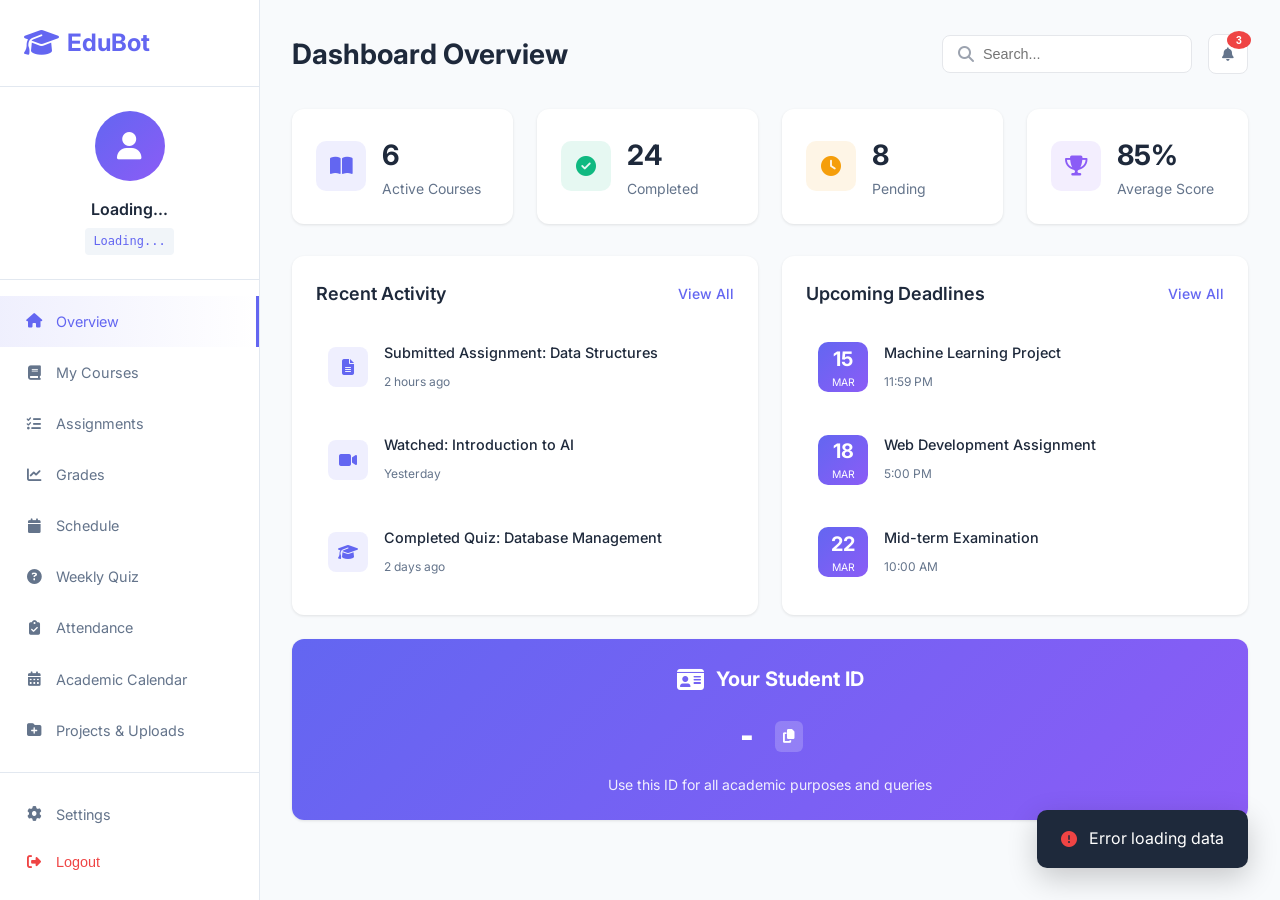
==== frontend/templates/dashboard.html @ 11e08b1c "auth changes" ====
<!DOCTYPE html>
<html lang="en">
<head>
    <meta charset="UTF-8">
    <meta name="viewport" content="width=device-width, initial-scale=1.0">
    <title>Student Dashboard - EduBot</title>
    <link rel="stylesheet" href="/static/style.css">
    <link rel="stylesheet" href="/static/dashboard.css">
    <link href="https://fonts.googleapis.com/css2?family=Inter:wght@400;500;600;700&display=swap" rel="stylesheet">
    <link rel="stylesheet" href="https://cdnjs.cloudflare.com/ajax/libs/font-awesome/6.4.0/css/all.min.css">
</head>
<body class="dashboard-page">
    <!-- Sidebar -->
    <aside class="sidebar">
        <div class="sidebar-header">
            <a href="/" class="nav-brand">
                <i class="fas fa-graduation-cap"></i>
                <span>EduBot</span>
            </a>
        </div>
        
        <div class="student-profile">
            <div class="profile-avatar">
                <i class="fas fa-user"></i>
            </div>
            <div class="profile-info">
                <h4 id="studentName">Loading...</h4>
                <p id="studentId">Loading...</p>
            </div>
        </div>
        
        <nav class="sidebar-nav">
            <a href="#overview" class="nav-item active" onclick="showSection('overview')">
                <i class="fas fa-home"></i>
                <span>Overview</span>
            </a>
            <a href="#courses" class="nav-item" onclick="showSection('courses')">
                <i class="fas fa-book"></i>
                <span>My Courses</span>
            </a>
            <a href="#assignments" class="nav-item" onclick="showSection('assignments')">
                <i class="fas fa-tasks"></i>
                <span>Assignments</span>
            </a>
            <a href="#grades" class="nav-item" onclick="showSection('grades')">
                <i class="fas fa-chart-line"></i>
                <span>Grades</span>
            </a>
            <a href="#schedule" class="nav-item" onclick="showSection('schedule')">
                <i class="fas fa-calendar"></i>
                <span>Schedule</span>
            </a>
            <a href="#quiz" class="nav-item" onclick="showSection('quiz')">
                <i class="fas fa-question-circle"></i>
                <span>Weekly Quiz</span>
            </a>
            <a href="#attendance" class="nav-item" onclick="showSection('attendance')">
                <i class="fas fa-clipboard-check"></i>
                <span>Attendance</span>
            </a>
            <a href="#calendar" class="nav-item" onclick="showSection('calendar')">
                <i class="fas fa-calendar-alt"></i>
                <span>Academic Calendar</span>
            </a>
            <a href="#projects" class="nav-item" onclick="showSection('projects')">
                <i class="fas fa-folder-plus"></i>
                <span>Projects & Uploads</span>
            </a>
            <a href="#resources" class="nav-item" onclick="showSection('resources')">
                <i class="fas fa-folder-open"></i>
                <span>Resources</span>
            </a>
            <a href="#lectures" class="nav-item" onclick="showSection('lectures')">
                <i class="fas fa-video"></i>
                <span>Lecture Store</span>
            </a>
            <a href="#chat" class="nav-item" onclick="showSection('chat')">
                <i class="fas fa-comments"></i>
                <span>Chat with EduBot</span>
            </a>
        </nav>
        
        <div class="sidebar-footer">
            <a href="#settings" class="nav-item" onclick="showSection('settings')">
                <i class="fas fa-cog"></i>
                <span>Settings</span>
            </a>
            <button class="nav-item logout-btn" onclick="logout()">
                <i class="fas fa-sign-out-alt"></i>
                <span>Logout</span>
            </button>
        </div>
    </aside>

    <!-- Main Content -->
    <main class="main-content">
        <!-- Top Header -->
        <header class="dashboard-header">
            <h2 id="pageTitle">Dashboard Overview</h2>
            <div class="header-actions">
                <div class="search-box">
                    <i class="fas fa-search"></i>
                    <input type="text" placeholder="Search...">
                </div>
                <button class="notification-btn">
                    <i class="fas fa-bell"></i>
                    <span class="badge">3</span>
                </button>
            </div>
        </header>

        <!-- Overview Section -->
        <section id="overview" class="content-section active">
            <div class="stats-grid">
                <div class="stat-card">
                    <div class="stat-icon blue">
                        <i class="fas fa-book-open"></i>
                    </div>
                    <div class="stat-info">
                        <h3>6</h3>
                        <p>Active Courses</p>
                    </div>
                </div>
                <div class="stat-card">
                    <div class="stat-icon green">
                        <i class="fas fa-check-circle"></i>
                    </div>
                    <div class="stat-info">
                        <h3>24</h3>
                        <p>Completed</p>
                    </div>
                </div>
                <div class="stat-card">
                    <div class="stat-icon orange">
                        <i class="fas fa-clock"></i>
                    </div>
                    <div class="stat-info">
                        <h3>8</h3>
                        <p>Pending</p>
                    </div>
                </div>
                <div class="stat-card">
                    <div class="stat-icon purple">
                        <i class="fas fa-trophy"></i>
                    </div>
                    <div class="stat-info">
                        <h3>85%</h3>
                        <p>Average Score</p>
                    </div>
                </div>
            </div>

            <div class="dashboard-grid">
                <div class="dashboard-card">
                    <div class="card-header">
                        <h3>Recent Activity</h3>
                        <a href="#" class="view-all">View All</a>
                    </div>
                    <div class="activity-list">
                        <div class="activity-item">
                            <div class="activity-icon">
                                <i class="fas fa-file-alt"></i>
                            </div>
                            <div class="activity-info">
                                <p>Submitted Assignment: Data Structures</p>
                                <span>2 hours ago</span>
                            </div>
                        </div>
                        <div class="activity-item">
                            <div class="activity-icon">
                                <i class="fas fa-video"></i>
                            </div>
                            <div class="activity-info">
                                <p>Watched: Introduction to AI</p>
                                <span>Yesterday</span>
                            </div>
                        </div>
                        <div class="activity-item">
                            <div class="activity-icon">
                                <i class="fas fa-graduation-cap"></i>
                            </div>
                            <div class="activity-info">
                                <p>Completed Quiz: Database Management</p>
                                <span>2 days ago</span>
                            </div>
                        </div>
                    </div>
                </div>

                <div class="dashboard-card">
                    <div class="card-header">
                        <h3>Upcoming Deadlines</h3>
                        <a href="#" class="view-all">View All</a>
                    </div>
                    <div class="deadline-list">
                        <div class="deadline-item">
                            <div class="deadline-date">
                                <span class="day">15</span>
                                <span class="month">MAR</span>
                            </div>
                            <div class="deadline-info">
                                <p>Machine Learning Project</p>
                                <span>11:59 PM</span>
                            </div>
                        </div>
                        <div class="deadline-item">
                            <div class="deadline-date">
                                <span class="day">18</span>
                                <span class="month">MAR</span>
                            </div>
                            <div class="deadline-info">
                                <p>Web Development Assignment</p>
                                <span>5:00 PM</span>
                            </div>
                        </div>
                        <div class="deadline-item">
                            <div class="deadline-date">
                                <span class="day">22</span>
                                <span class="month">MAR</span>
                            </div>
                            <div class="deadline-info">
                                <p>Mid-term Examination</p>
                                <span>10:00 AM</span>
                            </div>
                        </div>
                    </div>
                </div>
            </div>

            <div class="dashboard-card student-id-card">
                <div class="id-header">
                    <i class="fas fa-id-card"></i>
                    <h3>Your Student ID</h3>
                </div>
                <div class="id-display">
                    <span id="displayStudentId">-</span>
                    <button class="btn-copy" onclick="copyStudentId()">
                        <i class="fas fa-copy"></i>
                    </button>
                </div>
                <p class="id-note">Use this ID for all academic purposes and queries</p>
            </div>
        </section>

        <!-- Courses Section -->
        <section id="courses" class="content-section">
            <div class="dashboard-card">
                <div class="card-header">
                    <h3>My Courses</h3>
                    <span class="badge" id="courseCount">0 Courses</span>
                </div>
                <div id="coursesList" class="courses-list">
                    <p style="text-align: center; color: #64748b; padding: 2rem;">Loading courses...</p>
                </div>
            </div>
            
            <div class="dashboard-card mt-4">
                <div class="card-header">
                    <h3>Academic Information</h3>
                </div>
                <div class="academic-info">
                    <div class="info-row">
                        <span>Department:</span>
                        <strong id="deptName">-</strong>
                    </div>
                    <div class="info-row">
                        <span>Program:</span>
                        <strong id="programName">-</strong>
                    </div>
                    <div class="info-row">
                        <span>Current Semester:</span>
                        <strong id="currentSemester">-</strong>
                    </div>
                    <div class="info-row">
                        <span>Roll Number:</span>
                        <strong id="rollNumber">-</strong>
                    </div>
                    <div class="info-row">
                        <span>Batch:</span>
                        <strong id="batchYear">-</strong>
                    </div>
                </div>
            </div>
        </section>

        <!-- Assignments Section -->
        <section id="assignments" class="content-section">
            <div class="dashboard-grid">
                <div class="dashboard-card">
                    <div class="card-header">
                        <h3>Pending Assignments</h3>
                        <span class="badge badge-warning" id="pendingCount">0</span>
                    </div>
                    <div id="pendingAssignments" class="assignments-list">
                        <p style="text-align: center; color: #64748b; padding: 1rem;">No pending assignments</p>
                    </div>
                </div>
                
                <div class="dashboard-card">
                    <div class="card-header">
                        <h3>Submitted Assignments</h3>
                        <span class="badge badge-success" id="submittedCount">0</span>
                    </div>
                    <div id="submittedAssignments" class="assignments-list">
                        <p style="text-align: center; color: #64748b; padding: 1rem;">No submitted assignments</p>
                    </div>
                </div>
            </div>
        </section>

        <!-- Grades Section -->
        <section id="grades" class="content-section">
            <div class="dashboard-grid">
                <!-- Level & Progress Card -->
                <div class="dashboard-card level-card">
                    <div class="card-header">
                        <h3>Student Level</h3>
                        <span class="badge level-badge" id="levelBadge">Level 1</span>
                    </div>
                    <div class="level-display">
                        <div class="level-icon">
                            <i class="fas fa-user-graduate" id="levelIcon"></i>
                        </div>
                        <div class="level-info">
                            <h4 id="levelTitle">Freshman</h4>
                            <div class="progress-bar">
                                <div class="progress-fill" id="levelProgress" style="width: 0%"></div>
                            </div>
                            <p class="level-stats">
                                <span id="totalCreditPoints">0</span> Credit Points | 
                                <span id="pointsToNext">100</span> to next level
                            </p>
                        </div>
                    </div>
                </div>

                <!-- Performance Summary Card -->
                <div class="dashboard-card">
                    <div class="card-header">
                        <h3>Performance Summary</h3>
                    </div>
                    <div class="grades-summary">
                        <div class="grade-item">
                            <span class="grade-label">CGPA</span>
                            <span class="grade-value" id="cgpaValue">0.00</span>
                        </div>
                        <div class="grade-item">
                            <span class="grade-label">Total Credits</span>
                            <span class="grade-value" id="totalCredits">0</span>
                        </div>
                        <div class="grade-item">
                            <span class="grade-label">Earned Credits</span>
                            <span class="grade-value" id="earnedCredits">0</span>
                        </div>
                        <div class="grade-item">
                            <span class="grade-label">Overall %</span>
                            <span class="grade-value" id="overallPercent">0%</span>
                        </div>
                    </div>
                </div>
                
                <!-- Semester-wise Grades Card -->
                <div class="dashboard-card">
                    <div class="card-header">
                        <h3>Semester-wise Grades</h3>
                    </div>
                    <div id="semesterGrades" class="semester-grades">
                        <p style="text-align: center; color: #64748b; padding: 1rem;">No grades recorded yet</p>
                    </div>
                </div>

                <!-- Certificates Card -->
                <div class="dashboard-card certificates-card">
                    <div class="card-header">
                        <h3>Certificates & Achievements</h3>
                        <span class="badge" id="certCount">0</span>
                    </div>
                    <div id="certificatesList" class="certificates-list">
                        <p style="text-align: center; color: #64748b; padding: 1rem;">Complete semesters to unlock certificates!</p>
                    </div>
                </div>
            </div>
        </section>

        <!-- Quiz Section -->
        <section id="quiz" class="content-section">
            <div class="dashboard-grid">
                <!-- Weekly Quiz Card -->
                <div class="dashboard-card quiz-card">
                    <div class="card-header">
                        <h3>Weekly Quiz</h3>
                        <span class="badge badge-warning" id="quizTimer">Time Left: 45:00</span>
                    </div>
                    <div class="quiz-container">
                        <div id="quizContent">
                            <div class="quiz-info">
                                <div class="quiz-stat">
                                    <i class="fas fa-question-circle"></i>
                                    <span>10 Questions</span>
                                </div>
                                <div class="quiz-stat">
                                    <i class="fas fa-clock"></i>
                                    <span>45 Minutes</span>
                                </div>
                                <div class="quiz-stat">
                                    <i class="fas fa-trophy"></i>
                                    <span>100 Points</span>
                                </div>
                            </div>
                            <div class="quiz-subjects">
                                <h4>This Week's Topics</h4>
                                <div class="subject-tags">
                                    <span class="subject-tag">Data Structures</span>
                                    <span class="subject-tag">Algorithms</span>
                                    <span class="subject-tag">Database</span>
                                </div>
                            </div>
                            <button class="btn-quiz-start" onclick="startWeeklyQuiz()">
                                <i class="fas fa-play"></i> Start Quiz
                            </button>
                        </div>
                        <div id="quizQuestions" class="quiz-questions" style="display: none;">
                            <!-- Quiz questions will be loaded here -->
                        </div>
                        <div id="quizResults" class="quiz-results" style="display: none;">
                            <!-- Quiz results will be shown here -->
                        </div>
                    </div>
                </div>

                <!-- Quiz History Card -->
                <div class="dashboard-card">
                    <div class="card-header">
                        <h3>Quiz History</h3>
                        <span class="badge badge-success" id="quizCount">0</span>
                    </div>
                    <div id="quizHistory" class="quiz-history">
                        <p style="text-align: center; color: #64748b; padding: 1rem;">No quizzes attempted yet</p>
                    </div>
                </div>

                <!-- Quiz Leaderboard Card -->
                <div class="dashboard-card">
                    <div class="card-header">
                        <h3>Quiz Leaderboard</h3>
                        <span class="badge">Top 10</span>
                    </div>
                    <div id="quizLeaderboard" class="quiz-leaderboard">
                        <div class="leaderboard-item top">
                            <span class="rank">1</span>
                            <span class="name">You</span>
                            <span class="score">850 pts</span>
                        </div>
                    </div>
                </div>
            </div>
        </section>

        <!-- Attendance Section -->
        <section id="attendance" class="content-section">
            <div class="dashboard-grid">
                <!-- Daily Attendance Card -->
                <div class="dashboard-card attendance-card">
                    <div class="card-header">
                        <h3>Today's Lectures</h3>
                        <span class="badge" id="todayDate"></span>
                    </div>
                    <div class="attendance-container">
                        <div class="attendance-summary">
                            <div class="attendance-stat">
                                <span class="stat-value" id="presentCount">0</span>
                                <span class="stat-label">Present</span>
                            </div>
                            <div class="attendance-stat">
                                <span class="stat-value" id="absentCount">0</span>
                                <span class="stat-label">Absent</span>
                            </div>
                            <div class="attendance-stat">
                                <span class="stat-value" id="todayPercentage">0%</span>
                                <span class="stat-label">Attendance</span>
                            </div>
                        </div>
                        <div id="todayLectures" class="lectures-list">
                            <!-- Today's lectures will be loaded here -->
                        </div>
                    </div>
                </div>

                <!-- Weekly Attendance Card -->
                <div class="dashboard-card">
                    <div class="card-header">
                        <h3>Weekly Attendance</h3>
                    </div>
                    <div class="weekly-attendance">
                        <div class="week-days">
                            <div class="day-attendance" data-day="mon">
                                <span class="day-name">Mon</span>
                                <div class="day-bar">
                                    <div class="day-fill" id="monBar" style="height: 0%"></div>
                                </div>
                                <span class="day-percent" id="monPercent">0%</span>
                            </div>
                            <div class="day-attendance" data-day="tue">
                                <span class="day-name">Tue</span>
                                <div class="day-bar">
                                    <div class="day-fill" id="tueBar" style="height: 0%"></div>
                                </div>
                                <span class="day-percent" id="tuePercent">0%</span>
                            </div>
                            <div class="day-attendance" data-day="wed">
                                <span class="day-name">Wed</span>
                                <div class="day-bar">
                                    <div class="day-fill" id="wedBar" style="height: 0%"></div>
                                </div>
                                <span class="day-percent" id="wedPercent">0%</span>
                            </div>
                            <div class="day-attendance" data-day="thu">
                                <span class="day-name">Thu</span>
                                <div class="day-bar">
                                    <div class="day-fill" id="thuBar" style="height: 0%"></div>
                                </div>
                                <span class="day-percent" id="thuPercent">0%</span>
                            </div>
                            <div class="day-attendance" data-day="fri">
                                <span class="day-name">Fri</span>
                                <div class="day-bar">
                                    <div class="day-fill" id="friBar" style="height: 0%"></div>
                                </div>
                                <span class="day-percent" id="friPercent">0%</span>
                            </div>
                            <div class="day-attendance" data-day="sat">
                                <span class="day-name">Sat</span>
                                <div class="day-bar">
                                    <div class="day-fill" id="satBar" style="height: 0%"></div>
                                </div>
                                <span class="day-percent" id="satPercent">0%</span>
                            </div>
                        </div>
                    </div>
                </div>

                <!-- Overall Attendance Stats -->
                <div class="dashboard-card">
                    <div class="card-header">
                        <h3>Overall Attendance</h3>
                        <span class="badge badge-success" id="overallAttendanceBadge">0%</span>
                    </div>
                    <div class="overall-attendance">
                        <div class="attendance-circle">
                            <svg viewBox="0 0 100 100">
                                <circle class="circle-bg" cx="50" cy="50" r="45"/>
                                <circle class="circle-progress" id="attendanceCircle" cx="50" cy="50" r="45" stroke-dasharray="283" stroke-dashoffset="283"/>
                            </svg>
                            <div class="circle-text">
                                <span id="overallAttendanceText">0%</span>
                            </div>
                        </div>
                        <div class="attendance-legend">
                            <div class="legend-item">
                                <span class="legend-color present"></span>
                                <span>Present: <strong id="totalPresent">0</strong></span>
                            </div>
                            <div class="legend-item">
                                <span class="legend-color absent"></span>
                                <span>Absent: <strong id="totalAbsent">0</strong></span>
                            </div>
                            <div class="legend-item">
                                <span class="legend-color leave"></span>
                                <span>Leave: <strong id="totalLeave">0</strong></span>
                            </div>
                        </div>
                    </div>
                </div>
            </div>
        </section>

        <!-- Projects & Submissions Section -->
        <section id="projects" class="content-section">
            <div class="dashboard-grid">
                <!-- Upload New Project Card -->
                <div class="dashboard-card upload-card">
                    <div class="card-header">
                        <h3>Upload Project / Assignment</h3>
                    </div>
                    <div class="upload-container">
                        <div class="upload-area" id="uploadArea" ondrop="handleDrop(event)" ondragover="handleDragOver(event)" ondragleave="handleDragLeave(event)">
                            <i class="fas fa-cloud-upload-alt"></i>
                            <h4>Drag & Drop files here</h4>
                            <p>or <span onclick="document.getElementById('fileInput').click()">browse</span> to upload</p>
                            <input type="file" id="fileInput" multiple style="display: none;" onchange="handleFileSelect(event)">
                            <div class="upload-formats">
                                <span>PDF</span><span>DOC</span><span>PPT</span><span>ZIP</span><span>Images</span><span>Code</span>
                            </div>
                        </div>
                        <div class="upload-details" id="uploadDetails" style="display: none;">
                            <div class="form-group">
                                <label>Project Title *</label>
                                <input type="text" id="projectTitle" placeholder="Enter project title">
                            </div>
                            <div class="form-group">
                                <label>Description</label>
                                <textarea id="projectDescription" rows="3" placeholder="Brief description of your project"></textarea>
                            </div>
                            <div class="form-group">
                                <label>Subject/Course *</label>
                                <select id="projectSubject">
                                    <option value="">Select Subject</option>
                                    <option value="Data Structures">Data Structures</option>
                                    <option value="Algorithms">Algorithms</option>
                                    <option value="Database Systems">Database Systems</option>
                                    <option value="Web Development">Web Development</option>
                                    <option value="Machine Learning">Machine Learning</option>
                                    <option value="Other">Other</option>
                                </select>
                            </div>
                            <div class="form-group">
                                <label>Submission Type</label>
                                <select id="projectType">
                                    <option value="assignment">Assignment</option>
                                    <option value="project">Project</option>
                                    <option value="lab">Lab Work</option>
                                    <option value="report">Report</option>
                                    <option value="other">Other</option>
                                </select>
                            </div>
                            <div class="selected-files" id="selectedFiles"></div>
                            <div class="upload-actions">
                                <button class="btn-secondary" onclick="cancelUpload()">Cancel</button>
                                <button class="btn-primary" onclick="uploadFiles()">
                                    <i class="fas fa-upload"></i> Upload
                                </button>
                            </div>
                        </div>
                        <div class="upload-progress" id="uploadProgress" style="display: none;">
                            <div class="progress-bar-container">
                                <div class="progress-bar-fill" id="progressBarFill"></div>
                            </div>
                            <span id="progressText">0%</span>
                        </div>
                    </div>
                </div>

                <!-- My Projects Card -->
                <div class="dashboard-card projects-card">
                    <div class="card-header">
                        <h3>My Projects & Submissions</h3>
                        <span class="badge" id="projectsCount">0</span>
                    </div>
                    <div class="projects-filter">
                        <button class="filter-btn active" onclick="filterProjects('all')">All</button>
                        <button class="filter-btn" onclick="filterProjects('assignment')">Assignments</button>
                        <button class="filter-btn" onclick="filterProjects('project')">Projects</button>
                        <button class="filter-btn" onclick="filterProjects('lab')">Lab Work</button>
                    </div>
                    <div id="projectsList" class="projects-list">
                        <p style="text-align: center; color: #64748b; padding: 2rem;">No projects uploaded yet</p>
                    </div>
                </div>

                <!-- Storage Stats Card -->
                <div class="dashboard-card storage-card">
                    <div class="card-header">
                        <h3>Storage Usage</h3>
                    </div>
                    <div class="storage-stats">
                        <div class="storage-circle">
                            <svg viewBox="0 0 100 100">
                                <circle class="circle-bg" cx="50" cy="50" r="45"/>
                                <circle class="circle-progress" id="storageCircle" cx="50" cy="50" r="45" stroke-dasharray="283" stroke-dashoffset="283"/>
                            </svg>
                            <div class="circle-text">
                                <span id="storagePercent">0%</span>
                                <small>Used</small>
                            </div>
                        </div>
                        <div class="storage-info">
                            <div class="storage-item">
                                <span class="storage-color used"></span>
                                <span>Used: <strong id="storageUsed">0 MB</strong></span>
                            </div>
                            <div class="storage-item">
                                <span class="storage-color free"></span>
                                <span>Free: <strong id="storageFree">50 MB</strong></span>
                            </div>
                        </div>
                    </div>
                    <div class="storage-by-type">
                        <h4>Storage by Type</h4>
                        <div id="storageByType" class="type-bars">
                            <p style="text-align: center; color: #64748b; padding: 1rem;">No files uploaded</p>
                        </div>
                    </div>
                </div>

                <!-- Recent Uploads Card -->
                <div class="dashboard-card">
                    <div class="card-header">
                        <h3>Recent Uploads</h3>
                    </div>
                    <div id="recentUploads" class="recent-uploads">
                        <p style="text-align: center; color: #64748b; padding: 1rem;">No recent uploads</p>
                    </div>
                </div>
            </div>
        </section>

        <!-- Academic Calendar Section -->
        <section id="calendar" class="content-section">
            <div class="dashboard-grid">
                <!-- Calendar View Card -->
                <div class="dashboard-card calendar-card">
                    <div class="card-header">
                        <h3>Academic Calendar</h3>
                        <div class="calendar-nav">
                            <button onclick="changeMonth(-1)"><i class="fas fa-chevron-left"></i></button>
                            <span id="currentMonth">March 2026</span>
                            <button onclick="changeMonth(1)"><i class="fas fa-chevron-right"></i></button>
                        </div>
                    </div>
                    <div class="calendar-container">
                        <div class="calendar-weekdays">
                            <span>Sun</span><span>Mon</span><span>Tue</span><span>Wed</span><span>Thu</span><span>Fri</span><span>Sat</span>
                        </div>
                        <div id="calendarGrid" class="calendar-grid">
                            <!-- Calendar days will be generated here -->
                        </div>
                    </div>
                    <div class="calendar-legend">
                        <span class="legend-dot exam"></span> Exam
                        <span class="legend-dot event"></span> Event
                        <span class="legend-dot holiday"></span> Holiday
                        <span class="legend-dot deadline"></span> Deadline
                    </div>
                </div>

                <!-- Upcoming Events Card -->
                <div class="dashboard-card">
                    <div class="card-header">
                        <h3>Upcoming Events</h3>
                        <span class="badge" id="eventsCount">0</span>
                    </div>
                    <div id="upcomingEvents" class="events-list">
                        <p style="text-align: center; color: #64748b; padding: 1rem;">No upcoming events</p>
                    </div>
                </div>

                <!-- Event Categories Card -->
                <div class="dashboard-card">
                    <div class="card-header">
                        <h3>Event Categories</h3>
                    </div>
                    <div class="event-categories">
                        <div class="category-item" onclick="filterEvents('all')">
                            <span class="category-dot all"></span>
                            <span>All Events</span>
                            <span class="category-count" id="allEventsCount">0</span>
                        </div>
                        <div class="category-item" onclick="filterEvents('exam')">
                            <span class="category-dot exam"></span>
                            <span>Exams</span>
                            <span class="category-count" id="examCount">0</span>
                        </div>
                        <div class="category-item" onclick="filterEvents('event')">
                            <span class="category-dot event"></span>
                            <span>Events</span>
                            <span class="category-count" id="eventCount">0</span>
                        </div>
                        <div class="category-item" onclick="filterEvents('holiday')">
                            <span class="category-dot holiday"></span>
                            <span>Holidays</span>
                            <span class="category-count" id="holidayCount">0</span>
                        </div>
                        <div class="category-item" onclick="filterEvents('deadline')">
                            <span class="category-dot deadline"></span>
                            <span>Deadlines</span>
                            <span class="category-count" id="deadlineCount">0</span>
                        </div>
                    </div>
                </div>
            </div>
        </section>

        <!-- Schedule Section -->
        <section id="schedule" class="content-section">
            <div class="dashboard-card">
                <div class="card-header">
                    <h3>Weekly Class Schedule</h3>
                    <span class="badge">6 Days</span>
                </div>
                <div class="schedule-container">
                    <!-- Monday -->
                    <div class="schedule-day">
                        <h4>Monday</h4>
                        <div class="schedule-slots">
                            <div class="schedule-slot">
                                <span class="time">09:00 - 10:00</span>
                                <span class="subject">Data Structures</span>
                                <span class="room">Room 301</span>
                            </div>
                            <div class="schedule-slot">
                                <span class="time">10:00 - 11:00</span>
                                <span class="subject">Algorithms</span>
                                <span class="room">Room 302</span>
                            </div>
                            <div class="schedule-slot">
                                <span class="time">11:15 - 12:15</span>
                                <span class="subject">Database Systems</span>
                                <span class="room">Room 303</span>
                            </div>
                            <div class="schedule-slot">
                                <span class="time">12:15 - 13:15</span>
                                <span class="subject">Web Development</span>
                                <span class="room">Lab 1</span>
                            </div>
                            <div class="schedule-slot">
                                <span class="time">14:00 - 15:00</span>
                                <span class="subject">Machine Learning</span>
                                <span class="room">Room 304</span>
                            </div>
                            <div class="schedule-slot practical">
                                <span class="time">15:00 - 17:00</span>
                                <span class="subject">Data Structures Lab (Practical)</span>
                                <span class="room">Lab 3</span>
                            </div>
                        </div>
                    </div>
                    
                    <!-- Tuesday -->
                    <div class="schedule-day">
                        <h4>Tuesday</h4>
                        <div class="schedule-slots">
                            <div class="schedule-slot">
                                <span class="time">09:00 - 10:00</span>
                                <span class="subject">Algorithms</span>
                                <span class="room">Room 302</span>
                            </div>
                            <div class="schedule-slot">
                                <span class="time">10:00 - 11:00</span>
                                <span class="subject">Operating Systems</span>
                                <span class="room">Room 305</span>
                            </div>
                            <div class="schedule-slot">
                                <span class="time">11:15 - 12:15</span>
                                <span class="subject">Computer Networks</span>
                                <span class="room">Room 306</span>
                            </div>
                            <div class="schedule-slot">
                                <span class="time">12:15 - 13:15</span>
                                <span class="subject">Software Engineering</span>
                                <span class="room">Room 307</span>
                            </div>
                            <div class="schedule-slot">
                                <span class="time">14:00 - 15:00</span>
                                <span class="subject">Database Systems</span>
                                <span class="room">Room 303</span>
                            </div>
                            <div class="schedule-slot practical">
                                <span class="time">15:00 - 17:00</span>
                                <span class="subject">Web Development Lab (Practical)</span>
                                <span class="room">Lab 1</span>
                            </div>
                        </div>
                    </div>
                    
                    <!-- Wednesday -->
                    <div class="schedule-day">
                        <h4>Wednesday</h4>
                        <div class="schedule-slots">
                            <div class="schedule-slot">
                                <span class="time">09:00 - 10:00</span>
                                <span class="subject">Machine Learning</span>
                                <span class="room">Room 304</span>
                            </div>
                            <div class="schedule-slot">
                                <span class="time">10:00 - 11:00</span>
                                <span class="subject">Data Structures</span>
                                <span class="room">Room 301</span>
                            </div>
                            <div class="schedule-slot">
                                <span class="time">11:15 - 12:15</span>
                                <span class="subject">Artificial Intelligence</span>
                                <span class="room">Room 308</span>
                            </div>
                            <div class="schedule-slot">
                                <span class="time">12:15 - 13:15</span>
                                <span class="subject">Cloud Computing</span>
                                <span class="room">Room 309</span>
                            </div>
                            <div class="schedule-slot">
                                <span class="time">14:00 - 15:00</span>
                                <span class="subject">Cyber Security</span>
                                <span class="room">Room 310</span>
                            </div>
                            <div class="schedule-slot practical">
                                <span class="time">15:00 - 17:00</span>
                                <span class="subject">Machine Learning Lab (Practical)</span>
                                <span class="room">Lab 4</span>
                            </div>
                        </div>
                    </div>
                    
                    <!-- Thursday -->
                    <div class="schedule-day">
                        <h4>Thursday</h4>
                        <div class="schedule-slots">
                            <div class="schedule-slot">
                                <span class="time">09:00 - 10:00</span>
                                <span class="subject">Computer Networks</span>
                                <span class="room">Room 306</span>
                            </div>
                            <div class="schedule-slot">
                                <span class="time">10:00 - 11:00</span>
                                <span class="subject">Web Development</span>
                                <span class="room">Lab 1</span>
                            </div>
                            <div class="schedule-slot">
                                <span class="time">11:15 - 12:15</span>
                                <span class="subject">Data Structures</span>
                                <span class="room">Room 301</span>
                            </div>
                            <div class="schedule-slot">
                                <span class="time">12:15 - 13:15</span>
                                <span class="subject">Algorithms</span>
                                <span class="room">Room 302</span>
                            </div>
                            <div class="schedule-slot">
                                <span class="time">14:00 - 15:00</span>
                                <span class="subject">Database Systems</span>
                                <span class="room">Room 303</span>
                            </div>
                            <div class="schedule-slot practical">
                                <span class="time">15:00 - 17:00</span>
                                <span class="subject">Database Lab (Practical)</span>
                                <span class="room">Lab 2</span>
                            </div>
                        </div>
                    </div>
                    
                    <!-- Friday -->
                    <div class="schedule-day">
                        <h4>Friday</h4>
                        <div class="schedule-slots">
                            <div class="schedule-slot">
                                <span class="time">09:00 - 10:00</span>
                                <span class="subject">Software Engineering</span>
                                <span class="room">Room 307</span>
                            </div>
                            <div class="schedule-slot">
                                <span class="time">10:00 - 11:00</span>
                                <span class="subject">Machine Learning</span>
                                <span class="room">Room 304</span>
                            </div>
                            <div class="schedule-slot">
                                <span class="time">11:15 - 12:15</span>
                                <span class="subject">Operating Systems</span>
                                <span class="room">Room 305</span>
                            </div>
                            <div class="schedule-slot">
                                <span class="time">12:15 - 13:15</span>
                                <span class="subject">Computer Networks</span>
                                <span class="room">Room 306</span>
                            </div>
                            <div class="schedule-slot">
                                <span class="time">14:00 - 15:00</span>
                                <span class="subject">Artificial Intelligence</span>
                                <span class="room">Room 308</span>
                            </div>
                            <div class="schedule-slot practical">
                                <span class="time">15:00 - 17:00</span>
                                <span class="subject">Networking Lab (Practical)</span>
                                <span class="room">Lab 5</span>
                            </div>
                        </div>
                    </div>
                    
                    <!-- Saturday -->
                    <div class="schedule-day">
                        <h4>Saturday</h4>
                        <div class="schedule-slots">
                            <div class="schedule-slot">
                                <span class="time">09:00 - 10:00</span>
                                <span class="subject">Cyber Security</span>
                                <span class="room">Room 310</span>
                            </div>
                            <div class="schedule-slot">
                                <span class="time">10:00 - 11:00</span>
                                <span class="subject">Cloud Computing</span>
                                <span class="room">Room 309</span>
                            </div>
                            <div class="schedule-slot">
                                <span class="time">11:15 - 12:15</span>
                                <span class="subject">Software Engineering</span>
                                <span class="room">Room 307</span>
                            </div>
                            <div class="schedule-slot">
                                <span class="time">12:15 - 13:15</span>
                                <span class="subject">Operating Systems</span>
                                <span class="room">Room 305</span>
                            </div>
                            <div class="schedule-slot">
                                <span class="time">14:00 - 15:00</span>
                                <span class="subject">Project Work</span>
                                <span class="room">Lab 6</span>
                            </div>
                            <div class="schedule-slot practical">
                                <span class="time">15:00 - 17:00</span>
                                <span class="subject">Project Lab (Practical)</span>
                                <span class="room">Lab 6</span>
                            </div>
                        </div>
                    </div>
                </div>
            </div>
        </section>

        <!-- Lecture Store Section -->
        <section id="lectures" class="content-section">
            <div class="dashboard-grid">
                <!-- Video Player Card -->
                <div class="dashboard-card video-player-card">
                    <div class="card-header">
                        <h3>Now Playing</h3>
                        <span class="badge" id="watchStatus">Online</span>
                    </div>
                    <div class="video-container">
                        <video id="lectureVideo" controls poster="/static/images/video-poster.jpg">
                            <source src="" type="video/mp4">
                            <p>Your browser does not support the video tag. Please download the lecture to watch offline.</p>
                        </video>
                        <div class="video-overlay" id="videoOverlay" style="display: none;">
                            <i class="fas fa-wifi-slash"></i>
                            <p>You're offline. Playing downloaded lecture.</p>
                        </div>
                    </div>
                    <div class="video-info" id="videoInfo">
                        <h4>Select a lecture to start watching</h4>
                        <p>Choose from available lectures below</p>
                    </div>
                    <div class="video-progress">
                        <div class="progress-label">
                            <span>Progress</span>
                            <span id="progressPercent">0%</span>
                        </div>
                        <div class="progress-bar">
                            <div class="progress-fill" id="videoProgressFill" style="width: 0%"></div>
                        </div>
                    </div>
                    <div class="video-actions">
                        <button class="btn-action" id="downloadBtn" onclick="downloadCurrentLecture()" disabled>
                            <i class="fas fa-download"></i> Download for Offline
                        </button>
                        <button class="btn-action" id="markCompleteBtn" onclick="markLectureComplete()" disabled>
                            <i class="fas fa-check"></i> Mark Complete
                        </button>
                    </div>
                </div>

                <!-- Available Lectures Card -->
                <div class="dashboard-card lectures-list-card">
                    <div class="card-header">
                        <h3>Available Lectures</h3>
                        <div class="lecture-filters">
                            <select id="subjectFilter" onchange="filterLectures()">
                                <option value="">All Subjects</option>
                                <option value="Data Structures">Data Structures</option>
                                <option value="Algorithms">Algorithms</option>
                                <option value="Database">Database Systems</option>
                                <option value="Web Development">Web Development</option>
                                <option value="Machine Learning">Machine Learning</option>
                            </select>
                            <select id="statusFilter" onchange="filterLectures()">
                                <option value="">All Status</option>
                                <option value="downloaded">Downloaded</option>
                                <option value="pending">Not Downloaded</option>
                                <option value="completed">Completed</option>
                            </select>
                        </div>
                    </div>
                    <div id="lecturesList" class="lectures-list">
                        <p style="text-align: center; color: #64748b; padding: 2rem;">Loading lectures...</p>
                    </div>
                </div>

                <!-- Downloaded Lectures Card -->
                <div class="dashboard-card">
                    <div class="card-header">
                        <h3>Downloaded for Offline</h3>
                        <span class="badge badge-success" id="downloadedCount">0</span>
                    </div>
                    <div id="downloadedList" class="downloaded-list">
                        <p style="text-align: center; color: #64748b; padding: 1rem;">No lectures downloaded yet</p>
                    </div>
                    <div class="storage-info-lectures">
                        <div class="storage-bar">
                            <div class="storage-fill" id="lectureStorageFill" style="width: 0%"></div>
                        </div>
                        <span id="lectureStorageText">0 MB / 500 MB used</span>
                    </div>
                </div>

                <!-- Watch History Card -->
                <div class="dashboard-card">
                    <div class="card-header">
                        <h3>Watch History</h3>
                    </div>
                    <div id="watchHistory" class="watch-history">
                        <p style="text-align: center; color: #64748b; padding: 1rem;">No lectures watched yet</p>
                    </div>
                </div>
            </div>
        </section>

        <!-- Resources Section -->
        <section id="resources" class="content-section">
            <div class="dashboard-card">
                <div class="card-header">
                    <h3>Study Resources</h3>
                </div>
                <div class="resources-grid">
                    <div class="resource-card">
                        <i class="fas fa-book"></i>
                        <h4>E-Books</h4>
                        <p>Access 50,000+ digital books</p>
                    </div>
                    <div class="resource-card">
                        <i class="fas fa-video"></i>
                        <h4>Video Lectures</h4>
                        <p>Recorded classes & tutorials</p>
                    </div>
                    <div class="resource-card">
                        <i class="fas fa-file-pdf"></i>
                        <h4>Study Notes</h4>
                        <p>Downloadable PDF notes</p>
                    </div>
                    <div class="resource-card">
                        <i class="fas fa-question-circle"></i>
                        <h4>Practice Tests</h4>
                        <p>Mock exams & quizzes</p>
                    </div>
                </div>
            </div>
            
            <div class="dashboard-card mt-4">
                <div class="card-header">
                    <h3>Library Status</h3>
                </div>
                <div class="library-status">
                    <div class="info-row">
                        <span>Books Issued:</span>
                        <strong id="booksIssued">0</strong>
                    </div>
                    <div class="info-row">
                        <span>Books Returned:</span>
                        <strong id="booksReturned">0</strong>
                    </div>
                    <div class="info-row">
                        <span>Library Fines:</span>
                        <strong id="libraryFines">₹0</strong>
                    </div>
                </div>
            </div>
        </section>

        <section id="chat" class="content-section">
            <div class="dashboard-card chat-card">
                <h3>Chat with EduBot</h3>
                <div class="chat-widget">
                    <div id="chatbox" class="chat-messages-main">
                        <div class="welcome-message">
                            <p>Hello! I'm EduBot. How can I help you today?</p>
                        </div>
                    </div>
                    <div class="chat-input-area">
                        <div class="input-wrapper">
                            <input type="text" id="userInput" placeholder="Type your message...">
                            <button class="send-btn" onclick="sendMessage()">
                                <i class="fas fa-paper-plane"></i>
                            </button>
                        </div>
                    </div>
                </div>
            </div>
        </section>

        <section id="settings" class="content-section">
            <div class="dashboard-card">
                <h3>Account Settings</h3>
                <p>Settings options will be displayed here...</p>
            </div>
        </section>
    </main>

    <!-- Toast Notification -->
    <div id="toast" class="toast">
        <i class="fas fa-info-circle"></i>
        <span id="toastMessage">Message</span>
    </div>

    <script src="/static/auth.js"></script>
    <script src="/static/dashboard.js"></script>
</body>
</html>
---- static/style.css ----
/* ============================================
   EduBot - Education Chatbot Styles
   Modern, Professional Design with Animations
   ============================================ */

/* CSS Variables */
:root {
    --primary-color: #6366f1;
    --primary-dark: #4f46e5;
    --primary-light: #818cf8;
    --secondary-color: #06b6d4;
    --accent-color: #f59e0b;
    --text-dark: #1e293b;
    --text-light: #64748b;
    --text-white: #ffffff;
    --bg-white: #ffffff;
    --bg-light: #f8fafc;
    --bg-gray: #f1f5f9;
    --border-color: #e2e8f0;
    --shadow-sm: 0 1px 2px 0 rgb(0 0 0 / 0.05);
    --shadow-md: 0 4px 6px -1px rgb(0 0 0 / 0.1), 0 2px 4px -2px rgb(0 0 0 / 0.1);
    --shadow-lg: 0 10px 15px -3px rgb(0 0 0 / 0.1), 0 4px 6px -4px rgb(0 0 0 / 0.1);
    --shadow-xl: 0 20px 25px -5px rgb(0 0 0 / 0.1), 0 8px 10px -6px rgb(0 0 0 / 0.1);
    --radius-sm: 0.375rem;
    --radius-md: 0.5rem;
    --radius-lg: 0.75rem;
    --radius-xl: 1rem;
    --radius-full: 9999px;
    --transition-fast: 150ms ease;
    --transition-normal: 300ms ease;
    --transition-slow: 500ms ease;
}

/* Reset & Base */
*, *::before, *::after {
    margin: 0;
    padding: 0;
    box-sizing: border-box;
}

html {
    scroll-behavior: smooth;
}

body {
    font-family: 'Inter', -apple-system, BlinkMacSystemFont, 'Segoe UI', Roboto, sans-serif;
    font-size: 16px;
    line-height: 1.6;
    color: var(--text-dark);
    background-color: var(--bg-white);
    overflow-x: hidden;
}

a {
    text-decoration: none;
    color: inherit;
    transition: color var(--transition-fast);
}

ul {
    list-style: none;
}

img {
    max-width: 100%;
    height: auto;
}

.container {
    max-width: 1200px;
    margin: 0 auto;
    padding: 0 1.5rem;
}

/* ============================================
   Animations
   ============================================ */

@keyframes fadeInUp {
    from {
        opacity: 0;
        transform: translateY(30px);
    }
    to {
        opacity: 1;
        transform: translateY(0);
    }
}

@keyframes fadeIn {
    from { opacity: 0; }
    to { opacity: 1; }
}

@keyframes slideInLeft {
    from {
        opacity: 0;
        transform: translateX(-50px);
    }
    to {
        opacity: 1;
        transform: translateX(0);
    }
}

@keyframes slideInRight {
    from {
        opacity: 0;
        transform: translateX(50px);
    }
    to {
        opacity: 1;
        transform: translateX(0);
    }
}

@keyframes float {
    0%, 100% {
        transform: translateY(0);
    }
    50% {
        transform: translateY(-10px);
    }
}

@keyframes pulse {
    0%, 100% {
        transform: scale(1);
        opacity: 1;
    }
    50% {
        transform: scale(1.05);
        opacity: 0.8;
    }
}

@keyframes typing {
    0%, 100% { opacity: 1; }
    50% { opacity: 0.3; }
}

@keyframes bounce {
    0%, 100% { transform: translateY(0); }
    50% { transform: translateY(-5px); }
}

@keyframes shimmer {
    0% { background-position: -200% 0; }
    100% { background-position: 200% 0; }
}

@keyframes rotate {
    from { transform: rotate(0deg); }
    to { transform: rotate(360deg); }
}

.animate-fadeInUp {
    animation: fadeInUp 0.6s ease forwards;
}

.animate-fadeIn {
    animation: fadeIn 0.6s ease forwards;
}

.animate-float {
    animation: float 3s ease-in-out infinite;
}

.animate-pulse {
    animation: pulse 2s ease-in-out infinite;
}

/* ============================================
   Navigation
   ============================================ */

.navbar {
    position: fixed;
    top: 0;
    left: 0;
    right: 0;
    z-index: 1000;
    background: rgba(255, 255, 255, 0.95);
    backdrop-filter: blur(10px);
    border-bottom: 1px solid var(--border-color);
    transition: all var(--transition-normal);
}

.navbar.scrolled {
    box-shadow: var(--shadow-md);
}

.navbar .container {
    display: flex;
    align-items: center;
    justify-content: space-between;
    height: 70px;
}

.nav-brand {
    display: flex;
    align-items: center;
    gap: 0.5rem;
    font-size: 1.5rem;
    font-weight: 700;
    color: var(--primary-color);
}

.nav-brand i {
    font-size: 1.75rem;
}

.nav-links {
    display: flex;
    align-items: center;
    gap: 2rem;
}

.nav-links a {
    font-weight: 500;
    color: var(--text-dark);
    position: relative;
}

.nav-links a::after {
    content: '';
    position: absolute;
    bottom: -4px;
    left: 0;
    width: 0;
    height: 2px;
    background: var(--primary-color);
    transition: width var(--transition-normal);
}

.nav-links a:hover::after {
    width: 100%;
}

.nav-links a:hover {
    color: var(--primary-color);
}

.hamburger {
    display: none;
    flex-direction: column;
    gap: 5px;
    cursor: pointer;
}

.hamburger span {
    width: 25px;
    height: 3px;
    background: var(--text-dark);
    border-radius: 3px;
    transition: all var(--transition-normal);
}

/* ============================================
   Buttons
   ============================================ */

.btn-primary {
    display: inline-flex;
    align-items: center;
    justify-content: center;
    gap: 0.5rem;
    padding: 0.75rem 1.5rem;
    background: linear-gradient(135deg, var(--primary-color), var(--primary-dark));
    color: var(--text-white);
    font-weight: 600;
    border-radius: var(--radius-lg);
    border: none;
    cursor: pointer;
    transition: all var(--transition-normal);
    box-shadow: 0 4px 14px 0 rgba(99, 102, 241, 0.39);
}

.btn-primary:hover {
    transform: translateY(-2px);
    box-shadow: 0 6px 20px rgba(99, 102, 241, 0.5);
}

.btn-secondary {
    display: inline-flex;
    align-items: center;
    justify-content: center;
    gap: 0.5rem;
    padding: 0.75rem 1.5rem;
    background: transparent;
    color: var(--primary-color);
    font-weight: 600;
    border-radius: var(--radius-lg);
    border: 2px solid var(--primary-color);
    cursor: pointer;
    transition: all var(--transition-normal);
}

.btn-secondary:hover {
    background: var(--primary-color);
    color: var(--text-white);
    transform: translateY(-2px);
}

.btn-large {
    padding: 1rem 2.5rem;
    font-size: 1.1rem;
}

/* ============================================
   Hero Section
   ============================================ */

.hero {
    position: relative;
    padding: 140px 0 100px;
    background: linear-gradient(135deg, #667eea 0%, #764ba2 100%);
    overflow: hidden;
}

.hero::before {
    content: '';
    position: absolute;
    top: 0;
    left: 0;
    right: 0;
    bottom: 0;
    background: url("data:image/svg+xml,%3Csvg width='60' height='60' viewBox='0 0 60 60' xmlns='http://www.w3.org/2000/svg'%3E%3Cg fill='none' fill-rule='evenodd'%3E%3Cg fill='%23ffffff' fill-opacity='0.05'%3E%3Cpath d='M36 34v-4h-2v4h-4v2h4v4h2v-4h4v-2h-4zm0-30V0h-2v4h-4v2h4v4h2V6h4V4h-4zM6 34v-4H4v4H0v2h4v4h2v-4h4v-2H6zM6 4V0H4v4H0v2h4v4h2V6h4V4H6z'/%3E%3C/g%3E%3C/g%3E%3C/svg%3E");
    opacity: 0.5;
}

.hero .container {
    position: relative;
    display: grid;
    grid-template-columns: 1fr 1fr;
    gap: 4rem;
    align-items: center;
}

.hero-content {
    animation: fadeInUp 0.8s ease forwards;
}

.hero-content h1 {
    font-size: 3.5rem;
    font-weight: 800;
    line-height: 1.1;
    color: var(--text-white);
    margin-bottom: 1.5rem;
}

.gradient-text {
    background: linear-gradient(135deg, #fbbf24, #f59e0b);
    -webkit-background-clip: text;
    -webkit-text-fill-color: transparent;
    background-clip: text;
}

.hero-content p {
    font-size: 1.25rem;
    color: rgba(255, 255, 255, 0.9);
    margin-bottom: 2rem;
    line-height: 1.7;
}

.hero-buttons {
    display: flex;
    gap: 1rem;
    margin-bottom: 3rem;
}

.hero-stats {
    display: flex;
    gap: 2.5rem;
}

.stat {
    text-align: center;
}

.stat-number {
    display: block;
    font-size: 2rem;
    font-weight: 800;
    color: var(--text-white);
}

.stat-label {
    font-size: 0.875rem;
    color: rgba(255, 255, 255, 0.8);
    text-transform: uppercase;
    letter-spacing: 0.05em;
}

/* Hero Chat Preview */
.hero-image {
    animation: slideInRight 0.8s ease forwards;
    animation-delay: 0.2s;
    opacity: 0;
}

.chat-preview {
    background: var(--bg-white);
    border-radius: var(--radius-xl);
    box-shadow: var(--shadow-xl);
    overflow: hidden;
    max-width: 400px;
    margin: 0 auto;
    animation: float 4s ease-in-out infinite;
}

.chat-header {
    display: flex;
    align-items: center;
    gap: 0.75rem;
    padding: 1rem 1.25rem;
    background: linear-gradient(135deg, var(--primary-color), var(--primary-dark));
    color: var(--text-white);
}

.chat-header i {
    font-size: 1.25rem;
}

.chat-header span {
    font-weight: 600;
}

.chat-messages {
    padding: 1.25rem;
    min-height: 250px;
}

.message {
    margin-bottom: 1rem;
    animation: fadeInUp 0.4s ease forwards;
}

.message.bot {
    text-align: left;
}

.message.user {
    text-align: right;
}

.message-content {
    display: inline-block;
    padding: 0.75rem 1rem;
    border-radius: var(--radius-lg);
    max-width: 85%;
    font-size: 0.875rem;
    line-height: 1.5;
}

.message.bot .message-content {
    background: var(--bg-gray);
    color: var(--text-dark);
    border-bottom-left-radius: 4px;
}

.message.user .message-content {
    background: linear-gradient(135deg, var(--primary-color), var(--primary-dark));
    color: var(--text-white);
    border-bottom-right-radius: 4px;
}

.hero-wave {
    position: absolute;
    bottom: 0;
    left: 0;
    right: 0;
    line-height: 0;
}

.hero-wave svg {
    width: 100%;
    height: auto;
}

/* ============================================
   Trusted By Section
   ============================================ */

.trusted-by {
    padding: 3rem 0;
    background: var(--bg-white);
    border-bottom: 1px solid var(--border-color);
}

.trusted-text {
    text-align: center;
    font-size: 0.875rem;
    font-weight: 600;
    text-transform: uppercase;
    letter-spacing: 0.1em;
    color: var(--text-light);
    margin-bottom: 1.5rem;
}

.logos {
    display: flex;
    justify-content: center;
    align-items: center;
    gap: 3rem;
    flex-wrap: wrap;
}

.logo {
    display: flex;
    align-items: center;
    gap: 0.5rem;
    font-size: 1.1rem;
    font-weight: 600;
    color: var(--text-light);
    opacity: 0.7;
    transition: opacity var(--transition-normal);
}

.logo:hover {
    opacity: 1;
}

.logo i {
    font-size: 1.5rem;
}

/* ============================================
   Section Headers
   ============================================ */

.section-header {
    text-align: center;
    max-width: 600px;
    margin: 0 auto 4rem;
}

.section-tag {
    display: inline-block;
    padding: 0.5rem 1rem;
    background: rgba(99, 102, 241, 0.1);
    color: var(--primary-color);
    font-size: 0.875rem;
    font-weight: 600;
    text-transform: uppercase;
    letter-spacing: 0.05em;
    border-radius: var(--radius-full);
    margin-bottom: 1rem;
}

.section-header h2 {
    font-size: 2.5rem;
    font-weight: 700;
    color: var(--text-dark);
    margin-bottom: 1rem;
    line-height: 1.2;
}

.section-header p {
    font-size: 1.125rem;
    color: var(--text-light);
}

/* ============================================
   Features Section
   ============================================ */

.features {
    padding: 100px 0;
    background: var(--bg-light);
}

.features-grid {
    display: grid;
    grid-template-columns: repeat(auto-fit, minmax(350px, 1fr));
    gap: 2rem;
}

.feature-card {
    background: var(--bg-white);
    padding: 2rem;
    border-radius: var(--radius-xl);
    border: 1px solid var(--border-color);
    transition: all var(--transition-normal);
    position: relative;
    overflow: hidden;
}

.feature-card::before {
    content: '';
    position: absolute;
    top: 0;
    left: 0;
    right: 0;
    height: 4px;
    background: linear-gradient(90deg, var(--primary-color), var(--secondary-color));
    transform: scaleX(0);
    transition: transform var(--transition-normal);
}

.feature-card:hover {
    transform: translateY(-5px);
    box-shadow: var(--shadow-xl);
    border-color: transparent;
}

.feature-card:hover::before {
    transform: scaleX(1);
}

.feature-icon {
    width: 60px;
    height: 60px;
    background: linear-gradient(135deg, rgba(99, 102, 241, 0.1), rgba(6, 182, 212, 0.1));
    border-radius: var(--radius-lg);
    display: flex;
    align-items: center;
    justify-content: center;
    margin-bottom: 1.5rem;
    transition: all var(--transition-normal);
}

.feature-card:hover .feature-icon {
    background: linear-gradient(135deg, var(--primary-color), var(--secondary-color));
    transform: scale(1.1);
}

.feature-icon i {
    font-size: 1.5rem;
    color: var(--primary-color);
    transition: color var(--transition-normal);
}

.feature-card:hover .feature-icon i {
    color: var(--text-white);
}

.feature-card h3 {
    font-size: 1.25rem;
    font-weight: 600;
    color: var(--text-dark);
    margin-bottom: 0.75rem;
}

.feature-card p {
    color: var(--text-light);
    line-height: 1.6;
}

/* ============================================
   Benefits Section
   ============================================ */

.benefits {
    padding: 100px 0;
    background: var(--bg-white);
}

.benefit-row {
    display: grid;
    grid-template-columns: 1fr 1fr;
    gap: 4rem;
    align-items: center;
}

.benefit-content .section-tag {
    margin-bottom: 1rem;
}

.benefit-content h2 {
    font-size: 2.5rem;
    font-weight: 700;
    color: var(--text-dark);
    margin-bottom: 1.5rem;
    line-height: 1.2;
}

.benefit-content p {
    font-size: 1.125rem;
    color: var(--text-light);
    margin-bottom: 2rem;
    line-height: 1.7;
}

.benefit-list {
    display: flex;
    flex-direction: column;
    gap: 1rem;
}

.benefit-list li {
    display: flex;
    align-items: center;
    gap: 0.75rem;
    font-size: 1rem;
    color: var(--text-dark);
}

.benefit-list i {
    width: 24px;
    height: 24px;
    background: linear-gradient(135deg, var(--primary-color), var(--secondary-color));
    color: var(--text-white);
    border-radius: 50%;
    display: flex;
    align-items: center;
    justify-content: center;
    font-size: 0.75rem;
}

.benefit-image {
    position: relative;
    display: flex;
    justify-content: center;
    align-items: center;
    min-height: 400px;
    background: linear-gradient(135deg, rgba(99, 102, 241, 0.05), rgba(6, 182, 212, 0.05));
    border-radius: var(--radius-xl);
}

.floating-card {
    background: var(--bg-white);
    padding: 2rem;
    border-radius: var(--radius-xl);
    box-shadow: var(--shadow-xl);
    display: flex;
    align-items: center;
    gap: 1.5rem;
    animation: float 3s ease-in-out infinite;
}

.floating-card i {
    width: 60px;
    height: 60px;
    background: linear-gradient(135deg, var(--primary-color), var(--secondary-color));
    color: var(--text-white);
    border-radius: var(--radius-lg);
    display: flex;
    align-items: center;
    justify-content: center;
    font-size: 1.5rem;
}

.card-number {
    display: block;
    font-size: 2.5rem;
    font-weight: 800;
    background: linear-gradient(135deg, var(--primary-color), var(--secondary-color));
    -webkit-background-clip: text;
    -webkit-text-fill-color: transparent;
    background-clip: text;
}

.card-text {
    font-size: 0.875rem;
    color: var(--text-light);
}

/* ============================================
   How It Works Section
   ============================================ */

.how-it-works {
    padding: 100px 0;
    background: var(--bg-light);
}

.steps {
    display: flex;
    align-items: center;
    justify-content: center;
    gap: 2rem;
    flex-wrap: wrap;
}

.step {
    flex: 1;
    min-width: 250px;
    max-width: 300px;
    text-align: center;
}

.step-number {
    width: 80px;
    height: 80px;
    background: linear-gradient(135deg, var(--primary-color), var(--primary-dark));
    color: var(--text-white);
    font-size: 2rem;
    font-weight: 700;
    border-radius: 50%;
    display: flex;
    align-items: center;
    justify-content: center;
    margin: 0 auto 1.5rem;
    box-shadow: 0 10px 30px rgba(99, 102, 241, 0.3);
    transition: transform var(--transition-normal);
}

.step:hover .step-number {
    transform: scale(1.1) rotate(5deg);
}

.step-content h3 {
    font-size: 1.25rem;
    font-weight: 600;
    color: var(--text-dark);
    margin-bottom: 0.75rem;
}

.step-content p {
    color: var(--text-light);
    line-height: 1.6;
}

.step-arrow {
    color: var(--primary-color);
    font-size: 1.5rem;
    opacity: 0.5;
    animation: bounce 1s ease-in-out infinite;
}

/* ============================================
   Chat Section
   ============================================ */

.chat-section {
    padding: 100px 0;
    background: linear-gradient(135deg, #667eea 0%, #764ba2 100%);
}

.chat-section .section-header h2,
.chat-section .section-header p {
    color: var(--text-white);
}

.chat-section .section-tag {
    background: rgba(255, 255, 255, 0.2);
    color: var(--text-white);
}

.chat-wrapper {
    max-width: 800px;
    margin: 0 auto;
}

.chat-container {
    background: var(--bg-white);
    border-radius: var(--radius-xl);
    box-shadow: var(--shadow-xl);
    overflow: hidden;
}

.chat-header-main {
    display: flex;
    align-items: center;
    justify-content: space-between;
    padding: 1.25rem 1.5rem;
    background: linear-gradient(135deg, var(--primary-color), var(--primary-dark));
    color: var(--text-white);
}

.bot-info {
    display: flex;
    align-items: center;
    gap: 1rem;
}

.bot-avatar {
    width: 45px;
    height: 45px;
    background: rgba(255, 255, 255, 0.2);
    border-radius: 50%;
    display: flex;
    align-items: center;
    justify-content: center;
    font-size: 1.25rem;
}

.bot-details h4 {
    font-size: 1rem;
    font-weight: 600;
    margin-bottom: 0.25rem;
}

.status {
    display: flex;
    align-items: center;
    gap: 0.5rem;
    font-size: 0.875rem;
    opacity: 0.9;
}

.status-dot {
    width: 8px;
    height: 8px;
    background: #10b981;
    border-radius: 50%;
    animation: pulse 2s ease-in-out infinite;
}

.chat-actions {
    display: flex;
    gap: 0.5rem;
}

.action-btn {
    width: 36px;
    height: 36px;
    background: rgba(255, 255, 255, 0.2);
    border: none;
    border-radius: var(--radius-md);
    color: var(--text-white);
    cursor: pointer;
    transition: all var(--transition-fast);
    display: flex;
    align-items: center;
    justify-content: center;
}

.action-btn:hover {
    background: rgba(255, 255, 255, 0.3);
    transform: scale(1.05);
}

.chat-messages-main {
    height: 400px;
    overflow-y: auto;
    padding: 1.5rem;
    background: var(--bg-light);
}

.welcome-message {
    text-align: center;
    padding: 2rem;
}

.bot-avatar-large {
    width: 80px;
    height: 80px;
    background: linear-gradient(135deg, var(--primary-color), var(--secondary-color));
    border-radius: 50%;
    display: flex;
    align-items: center;
    justify-content: center;
    margin: 0 auto 1.5rem;
    font-size: 2.5rem;
    color: var(--text-white);
    animation: float 3s ease-in-out infinite;
}

.welcome-message h3 {
    font-size: 1.5rem;
    font-weight: 600;
    color: var(--text-dark);
    margin-bottom: 0.5rem;
}

.welcome-message p {
    color: var(--text-light);
    margin-bottom: 1.5rem;
}

.quick-replies {
    display: flex;
    flex-wrap: wrap;
    justify-content: center;
    gap: 0.75rem;
}

.quick-reply {
    padding: 0.625rem 1.25rem;
    background: var(--bg-white);
    border: 1px solid var(--border-color);
    border-radius: var(--radius-full);
    color: var(--primary-color);
    font-size: 0.875rem;
    font-weight: 500;
    cursor: pointer;
    transition: all var(--transition-fast);
}

.quick-reply:hover {
    background: var(--primary-color);
    color: var(--text-white);
    border-color: var(--primary-color);
    transform: translateY(-2px);
    box-shadow: var(--shadow-md);
}

.chat-message {
    display: flex;
    gap: 0.75rem;
    margin-bottom: 1rem;
    animation: fadeInUp 0.3s ease forwards;
}

.chat-message.user {
    flex-direction: row-reverse;
}

.message-avatar {
    width: 36px;
    height: 36px;
    border-radius: 50%;
    display: flex;
    align-items: center;
    justify-content: center;
    font-size: 0.875rem;
    flex-shrink: 0;
}

.chat-message.bot .message-avatar {
    background: linear-gradient(135deg, var(--primary-color), var(--secondary-color));
    color: var(--text-white);
}

.chat-message.user .message-avatar {
    background: var(--bg-gray);
    color: var(--text-dark);
}

.message-bubble {
    max-width: 70%;
    padding: 0.875rem 1rem;
    border-radius: var(--radius-lg);
    font-size: 0.9375rem;
    line-height: 1.5;
}

.chat-message.bot .message-bubble {
    background: var(--bg-white);
    color: var(--text-dark);
    border-bottom-left-radius: 4px;
    box-shadow: var(--shadow-sm);
}

.chat-message.user .message-bubble {
    background: linear-gradient(135deg, var(--primary-color), var(--primary-dark));
    color: var(--text-white);
    border-bottom-right-radius: 4px;
}

.message-time {
    font-size: 0.75rem;
    color: var(--text-light);
    margin-top: 0.25rem;
    text-align: right;
}

.typing-indicator {
    display: flex;
    align-items: center;
    gap: 0.25rem;
    padding: 1rem;
}

.typing-indicator span {
    width: 8px;
    height: 8px;
    background: var(--primary-color);
    border-radius: 50%;
    animation: typing 1.4s ease-in-out infinite;
}

.typing-indicator span:nth-child(2) {
    animation-delay: 0.2s;
}

.typing-indicator span:nth-child(3) {
    animation-delay: 0.4s;
}

.chat-input-area {
    padding: 1rem 1.5rem;
    background: var(--bg-white);
    border-top: 1px solid var(--border-color);
}

.input-wrapper {
    display: flex;
    gap: 0.75rem;
}

#userInput {
    flex: 1;
    padding: 0.875rem 1.25rem;
    border: 1px solid var(--border-color);
    border-radius: var(--radius-full);
    font-size: 0.9375rem;
    outline: none;
    transition: all var(--transition-fast);
}

#userInput:focus {
    border-color: var(--primary-color);
    box-shadow: 0 0 0 3px rgba(99, 102, 241, 0.1);
}

.send-btn {
    width: 48px;
    height: 48px;
    background: linear-gradient(135deg, var(--primary-color), var(--primary-dark));
    border: none;
    border-radius: 50%;
    color: var(--text-white);
    font-size: 1.125rem;
    cursor: pointer;
    transition: all var(--transition-fast);
    display: flex;
    align-items: center;
    justify-content: center;
}

.send-btn:hover {
    transform: scale(1.05);
    box-shadow: 0 4px 12px rgba(99, 102, 241, 0.4);
}

.send-btn:active {
    transform: scale(0.95);
}

/* Scrollbar Styling */
.chat-messages-main::-webkit-scrollbar {
    width: 6px;
}

.chat-messages-main::-webkit-scrollbar-track {
    background: transparent;
}

.chat-messages-main::-webkit-scrollbar-thumb {
    background: var(--border-color);
    border-radius: 3px;
}

.chat-messages-main::-webkit-scrollbar-thumb:hover {
    background: var(--text-light);
}

/* ============================================
   CTA Section
   ============================================ */

.cta {
    padding: 100px 0;
    background: var(--bg-white);
    text-align: center;
}

.cta-content {
    max-width: 600px;
    margin: 0 auto;
}

.cta-content h2 {
    font-size: 2.5rem;
    font-weight: 700;
    color: var(--text-dark);
    margin-bottom: 1rem;
}

.cta-content p {
    font-size: 1.125rem;
    color: var(--text-light);
    margin-bottom: 2rem;
}

/* ============================================
   Footer
   ============================================ */

.footer {
    padding: 60px 0 0;
    background: var(--text-dark);
    color: var(--text-white);
}

.footer-grid {
    display: grid;
    grid-template-columns: 2fr 1fr 1fr 1.5fr;
    gap: 3rem;
    margin-bottom: 3rem;
}

.footer-brand .nav-brand {
    color: var(--text-white);
    margin-bottom: 1rem;
}

.footer-brand p {
    color: rgba(255, 255, 255, 0.7);
    font-size: 0.9375rem;
    line-height: 1.7;
    margin-bottom: 1.5rem;
}

.social-links {
    display: flex;
    gap: 1rem;
}

.social-links a {
    width: 40px;
    height: 40px;
    background: rgba(255, 255, 255, 0.1);
    border-radius: 50%;
    display: flex;
    align-items: center;
    justify-content: center;
    color: var(--text-white);
    transition: all var(--transition-fast);
}

.social-links a:hover {
    background: var(--primary-color);
    transform: translateY(-3px);
}

.footer-links h4,
.footer-contact h4 {
    font-size: 1rem;
    font-weight: 600;
    margin-bottom: 1.25rem;
    color: var(--text-white);
}

.footer-links ul {
    display: flex;
    flex-direction: column;
    gap: 0.75rem;
}

.footer-links a {
    color: rgba(255, 255, 255, 0.7);
    font-size: 0.9375rem;
    transition: color var(--transition-fast);
}

.footer-links a:hover {
    color: var(--primary-light);
}

.footer-contact p {
    display: flex;
    align-items: center;
    gap: 0.75rem;
    color: rgba(255, 255, 255, 0.7);
    font-size: 0.9375rem;
    margin-bottom: 0.75rem;
}

.footer-contact i {
    color: var(--primary-light);
}

.footer-bottom {
    padding: 1.5rem 0;
    border-top: 1px solid rgba(255, 255, 255, 0.1);
    text-align: center;
}

.footer-bottom p {
    color: rgba(255, 255, 255, 0.5);
    font-size: 0.875rem;
}

/* ============================================
   Responsive Design
   ============================================ */

@media (max-width: 1024px) {
    .hero .container {
        grid-template-columns: 1fr;
        text-align: center;
    }

    .hero-content {
        order: 1;
    }

    .hero-image {
        order: 2;
    }

    .hero-buttons {
        justify-content: center;
    }

    .hero-stats {
        justify-content: center;
    }

    .benefit-row {
        grid-template-columns: 1fr;
        text-align: center;
    }

    .benefit-list {
        align-items: center;
    }

    .footer-grid {
        grid-template-columns: repeat(2, 1fr);
    }
}

@media (max-width: 768px) {
    .nav-links {
        display: none;
    }

    .hamburger {
        display: flex;
    }

    .hero {
        padding: 120px 0 80px;
    }

    .hero-content h1 {
        font-size: 2.5rem;
    }

    .hero-stats {
        flex-direction: column;
        gap: 1.5rem;
    }

    .section-header h2 {
        font-size: 2rem;
    }

    .features-grid {
        grid-template-columns: 1fr;
    }

    .steps {
        flex-direction: column;
    }

    .step-arrow {
        transform: rotate(90deg);
    }

    .quick-replies {
        flex-direction: column;
        align-items: center;
    }

    .quick-reply {
        width: 100%;
        max-width: 250px;
    }

    .footer-grid {
        grid-template-columns: 1fr;
        text-align: center;
    }

    .social-links {
        justify-content: center;
    }

    .footer-contact p {
        justify-content: center;
    }
}

@media (max-width: 480px) {
    .hero-content h1 {
        font-size: 2rem;
    }

    .hero-buttons {
        flex-direction: column;
    }

    .btn-primary,
    .btn-secondary {
        width: 100%;
    }

    .chat-preview {
        max-width: 100%;
    }

    .floating-card {
        flex-direction: column;
        text-align: center;
    }
}

/* ============================================
   Utility Classes
   ============================================ */

.hidden {
    display: none !important;
}

.text-center {
    text-align: center;
}

.mt-1 { margin-top: 0.5rem; }
.mt-2 { margin-top: 1rem; }
.mt-3 { margin-top: 1.5rem; }
.mt-4 { margin-top: 2rem; }

.mb-1 { margin-bottom: 0.5rem; }
.mb-2 { margin-bottom: 1rem; }
.mb-3 { margin-bottom: 1.5rem; }
.mb-4 { margin-bottom: 2rem; }
---- static/dashboard.css ----
/* ============================================
   Dashboard Styles - EduBot
   ============================================ */

.dashboard-page {
    display: flex;
    min-height: 100vh;
    background: #f8fafc;
}

/* Sidebar */
.sidebar {
    width: 260px;
    background: white;
    border-right: 1px solid #e2e8f0;
    display: flex;
    flex-direction: column;
    position: fixed;
    height: 100vh;
    z-index: 100;
}

.sidebar-header {
    padding: 1.5rem;
    border-bottom: 1px solid #e2e8f0;
}

.sidebar-header .nav-brand {
    font-size: 1.5rem;
}

/* Student Profile */
.student-profile {
    padding: 1.5rem;
    text-align: center;
    border-bottom: 1px solid #e2e8f0;
}

.profile-avatar {
    width: 70px;
    height: 70px;
    background: linear-gradient(135deg, #6366f1, #8b5cf6);
    border-radius: 50%;
    display: flex;
    align-items: center;
    justify-content: center;
    margin: 0 auto 1rem;
    font-size: 1.75rem;
    color: white;
}

.profile-info h4 {
    font-size: 1rem;
    font-weight: 600;
    color: #1e293b;
    margin-bottom: 0.25rem;
}

.profile-info p {
    font-size: 0.75rem;
    color: #6366f1;
    font-family: monospace;
    background: #f1f5f9;
    padding: 0.25rem 0.5rem;
    border-radius: 4px;
    display: inline-block;
}

/* Sidebar Navigation */
.sidebar-nav {
    flex: 1;
    padding: 1rem 0;
    overflow-y: auto;
}

.nav-item {
    display: flex;
    align-items: center;
    gap: 0.75rem;
    padding: 0.875rem 1.5rem;
    color: #64748b;
    text-decoration: none;
    transition: all 0.2s;
    cursor: pointer;
    border: none;
    background: none;
    width: 100%;
    font-size: 0.9rem;
}

.nav-item:hover {
    background: #f8fafc;
    color: #6366f1;
}

.nav-item.active {
    background: linear-gradient(90deg, rgba(99, 102, 241, 0.1), transparent);
    color: #6366f1;
    border-right: 3px solid #6366f1;
}

.nav-item i {
    width: 20px;
    text-align: center;
}

/* Sidebar Footer */
.sidebar-footer {
    padding: 1rem 0;
    border-top: 1px solid #e2e8f0;
}

.logout-btn {
    color: #ef4444;
}

.logout-btn:hover {
    background: #fef2f2;
    color: #dc2626;
}

/* Main Content */
.main-content {
    flex: 1;
    margin-left: 260px;
    padding: 2rem;
}

/* Dashboard Header */
.dashboard-header {
    display: flex;
    justify-content: space-between;
    align-items: center;
    margin-bottom: 2rem;
}

.dashboard-header h2 {
    font-size: 1.75rem;
    font-weight: 700;
    color: #1e293b;
}

.header-actions {
    display: flex;
    align-items: center;
    gap: 1rem;
}

.search-box {
    position: relative;
}

.search-box i {
    position: absolute;
    left: 1rem;
    top: 50%;
    transform: translateY(-50%);
    color: #9ca3af;
}

.search-box input {
    padding: 0.625rem 1rem 0.625rem 2.5rem;
    border: 1px solid #e5e7eb;
    border-radius: 8px;
    width: 250px;
    font-size: 0.9rem;
}

.search-box input:focus {
    outline: none;
    border-color: #6366f1;
}

.notification-btn {
    position: relative;
    width: 40px;
    height: 40px;
    border: 1px solid #e5e7eb;
    border-radius: 8px;
    background: white;
    cursor: pointer;
    display: flex;
    align-items: center;
    justify-content: center;
    color: #64748b;
    transition: all 0.2s;
}

.notification-btn:hover {
    border-color: #6366f1;
    color: #6366f1;
}

.notification-btn .badge {
    position: absolute;
    top: -4px;
    right: -4px;
    width: 18px;
    height: 18px;
    background: #ef4444;
    color: white;
    font-size: 0.65rem;
    border-radius: 50%;
    display: flex;
    align-items: center;
    justify-content: center;
}

/* Stats Grid */
.stats-grid {
    display: grid;
    grid-template-columns: repeat(4, 1fr);
    gap: 1.5rem;
    margin-bottom: 2rem;
}

.stat-card {
    background: white;
    border-radius: 12px;
    padding: 1.5rem;
    display: flex;
    align-items: center;
    gap: 1rem;
    box-shadow: 0 1px 3px rgba(0, 0, 0, 0.1);
}

.stat-icon {
    width: 50px;
    height: 50px;
    border-radius: 10px;
    display: flex;
    align-items: center;
    justify-content: center;
    font-size: 1.25rem;
}

.stat-icon.blue {
    background: rgba(99, 102, 241, 0.1);
    color: #6366f1;
}

.stat-icon.green {
    background: rgba(16, 185, 129, 0.1);
    color: #10b981;
}

.stat-icon.orange {
    background: rgba(245, 158, 11, 0.1);
    color: #f59e0b;
}

.stat-icon.purple {
    background: rgba(139, 92, 246, 0.1);
    color: #8b5cf6;
}

.stat-info h3 {
    font-size: 1.75rem;
    font-weight: 700;
    color: #1e293b;
}

.stat-info p {
    font-size: 0.875rem;
    color: #64748b;
}

/* Dashboard Grid */
.dashboard-grid {
    display: grid;
    grid-template-columns: 1fr 1fr;
    gap: 1.5rem;
    margin-bottom: 1.5rem;
}

.dashboard-card {
    background: white;
    border-radius: 12px;
    padding: 1.5rem;
    box-shadow: 0 1px 3px rgba(0, 0, 0, 0.1);
}

.card-header {
    display: flex;
    justify-content: space-between;
    align-items: center;
    margin-bottom: 1.25rem;
}

.card-header h3 {
    font-size: 1.125rem;
    font-weight: 600;
    color: #1e293b;
}

.view-all {
    font-size: 0.875rem;
    color: #6366f1;
    font-weight: 500;
}

.view-all:hover {
    text-decoration: underline;
}

/* Activity List */
.activity-list {
    display: flex;
    flex-direction: column;
    gap: 1rem;
}

.activity-item {
    display: flex;
    align-items: center;
    gap: 1rem;
    padding: 0.75rem;
    border-radius: 8px;
    transition: background 0.2s;
}

.activity-item:hover {
    background: #f8fafc;
}

.activity-icon {
    width: 40px;
    height: 40px;
    background: rgba(99, 102, 241, 0.1);
    border-radius: 8px;
    display: flex;
    align-items: center;
    justify-content: center;
    color: #6366f1;
}

.activity-info p {
    font-size: 0.9rem;
    color: #1e293b;
    font-weight: 500;
    margin-bottom: 0.25rem;
}

.activity-info span {
    font-size: 0.75rem;
    color: #64748b;
}

/* Deadline List */
.deadline-list {
    display: flex;
    flex-direction: column;
    gap: 1rem;
}

.deadline-item {
    display: flex;
    align-items: center;
    gap: 1rem;
    padding: 0.75rem;
    border-radius: 8px;
    transition: background 0.2s;
}

.deadline-item:hover {
    background: #f8fafc;
}

.deadline-date {
    width: 50px;
    height: 50px;
    background: linear-gradient(135deg, #6366f1, #8b5cf6);
    border-radius: 10px;
    display: flex;
    flex-direction: column;
    align-items: center;
    justify-content: center;
    color: white;
}

.deadline-date .day {
    font-size: 1.25rem;
    font-weight: 700;
}

.deadline-date .month {
    font-size: 0.65rem;
    text-transform: uppercase;
}

.deadline-info p {
    font-size: 0.9rem;
    color: #1e293b;
    font-weight: 500;
    margin-bottom: 0.25rem;
}

.deadline-info span {
    font-size: 0.75rem;
    color: #64748b;
}

/* Student ID Card */
.student-id-card {
    text-align: center;
    background: linear-gradient(135deg, #6366f1, #8b5cf6);
    color: white;
}

.id-header {
    display: flex;
    align-items: center;
    justify-content: center;
    gap: 0.75rem;
    margin-bottom: 1rem;
}

.id-header i {
    font-size: 1.5rem;
}

.id-header h3 {
    color: white;
    font-size: 1.25rem;
}

.id-display {
    display: flex;
    align-items: center;
    justify-content: center;
    gap: 1rem;
    margin-bottom: 0.75rem;
}

.id-display span {
    font-size: 2rem;
    font-weight: 700;
    font-family: monospace;
    letter-spacing: 2px;
}

.id-display .btn-copy {
    background: rgba(255, 255, 255, 0.2);
    border: none;
    color: white;
    padding: 0.5rem;
    border-radius: 6px;
    cursor: pointer;
    transition: background 0.2s;
}

.id-display .btn-copy:hover {
    background: rgba(255, 255, 255, 0.3);
}

.id-note {
    font-size: 0.875rem;
    opacity: 0.9;
}

/* Content Sections */
.content-section {
    display: none;
}

.content-section.active {
    display: block;
    animation: fadeIn 0.3s ease;
}

@keyframes fadeIn {
    from { opacity: 0; }
    to { opacity: 1; }
}

/* Badges */
.badge {
    display: inline-block;
    padding: 0.25rem 0.75rem;
    background: #e0e7ff;
    color: #6366f1;
    border-radius: 20px;
    font-size: 0.75rem;
    font-weight: 600;
}

.badge-warning {
    background: #fef3c7;
    color: #f59e0b;
}

.badge-success {
    background: #d1fae5;
    color: #10b981;
}

/* Academic Info */
.academic-info {
    display: flex;
    flex-direction: column;
    gap: 1rem;
}

.info-row {
    display: flex;
    justify-content: space-between;
    padding: 0.75rem 0;
    border-bottom: 1px solid #e5e7eb;
}

.info-row:last-child {
    border-bottom: none;
}

.info-row span {
    color: #64748b;
    font-size: 0.9rem;
}

.info-row strong {
    color: #1e293b;
    font-weight: 600;
}

/* Courses List */
.courses-list {
    display: flex;
    flex-direction: column;
    gap: 0.75rem;
}

.course-item {
    display: flex;
    align-items: center;
    gap: 1rem;
    padding: 1rem;
    background: #f8fafc;
    border-radius: 10px;
    border-left: 4px solid #6366f1;
}

.course-icon {
    width: 45px;
    height: 45px;
    background: linear-gradient(135deg, #6366f1, #8b5cf6);
    border-radius: 10px;
    display: flex;
    align-items: center;
    justify-content: center;
    color: white;
    font-size: 1.1rem;
}

.course-details h4 {
    font-size: 0.95rem;
    font-weight: 600;
    color: #1e293b;
    margin-bottom: 0.25rem;
}

.course-details p {
    font-size: 0.8rem;
    color: #64748b;
}

/* Assignments List */
.assignments-list {
    display: flex;
    flex-direction: column;
    gap: 0.75rem;
}

.assignment-item {
    display: flex;
    align-items: center;
    gap: 1rem;
    padding: 1rem;
    background: #f8fafc;
    border-radius: 10px;
}

.assignment-status {
    width: 40px;
    height: 40px;
    border-radius: 50%;
    display: flex;
    align-items: center;
    justify-content: center;
    font-size: 1rem;
}

.assignment-status.pending {
    background: #fef3c7;
    color: #f59e0b;
}

.assignment-status.submitted {
    background: #d1fae5;
    color: #10b981;
}

.assignment-details h4 {
    font-size: 0.9rem;
    font-weight: 600;
    color: #1e293b;
    margin-bottom: 0.25rem;
}

.assignment-details p {
    font-size: 0.8rem;
    color: #64748b;
}

.assignment-due {
    margin-left: auto;
    font-size: 0.75rem;
    color: #ef4444;
    font-weight: 500;
}

/* Grades Summary */
.grades-summary {
    display: grid;
    grid-template-columns: repeat(2, 1fr);
    gap: 1rem;
}

.grade-item {
    text-align: center;
    padding: 1.5rem;
    background: #f8fafc;
    border-radius: 10px;
}

.grade-label {
    display: block;
    font-size: 0.8rem;
    color: #64748b;
    margin-bottom: 0.5rem;
}

.grade-value {
    display: block;
    font-size: 1.75rem;
    font-weight: 700;
    color: #6366f1;
}

/* Semester Grades */
.semester-grades {
    display: flex;
    flex-direction: column;
    gap: 1rem;
}

.semester-block {
    background: #f8fafc;
    border-radius: 10px;
    padding: 1rem;
}

.semester-header {
    display: flex;
    justify-content: space-between;
    align-items: center;
    margin-bottom: 0.75rem;
}

.semester-header h4 {
    font-size: 0.95rem;
    font-weight: 600;
    color: #1e293b;
}

.semester-sgpa {
    background: #6366f1;
    color: white;
    padding: 0.25rem 0.75rem;
    border-radius: 20px;
    font-size: 0.8rem;
    font-weight: 600;
}

.grade-row {
    display: flex;
    justify-content: space-between;
    padding: 0.5rem 0;
    border-bottom: 1px solid #e5e7eb;
    font-size: 0.85rem;
}

.grade-row:last-child {
    border-bottom: none;
}

/* Schedule */
.schedule-container {
    display: flex;
    flex-direction: column;
    gap: 1.5rem;
}

.schedule-day {
    background: #f8fafc;
    border-radius: 10px;
    padding: 1rem;
}

.schedule-day h4 {
    font-size: 1rem;
    font-weight: 600;
    color: #6366f1;
    margin-bottom: 1rem;
    padding-bottom: 0.5rem;
    border-bottom: 2px solid #e0e7ff;
}

.schedule-slots {
    display: flex;
    flex-direction: column;
    gap: 0.75rem;
}

.schedule-slot {
    display: flex;
    align-items: center;
    gap: 1rem;
    padding: 0.75rem;
    background: white;
    border-radius: 8px;
}

.schedule-slot .time {
    font-size: 0.8rem;
    font-weight: 600;
    color: #6366f1;
    min-width: 100px;
}

.schedule-slot .subject {
    flex: 1;
    font-size: 0.9rem;
    color: #1e293b;
    font-weight: 500;
}

.schedule-slot .room {
    font-size: 0.75rem;
    color: #64748b;
    background: #e0e7ff;
    padding: 0.25rem 0.5rem;
    border-radius: 4px;
}

/* Resources Grid */
.resources-grid {
    display: grid;
    grid-template-columns: repeat(auto-fit, minmax(200px, 1fr));
    gap: 1rem;
}

.resource-card {
    text-align: center;
    padding: 1.5rem;
    background: #f8fafc;
    border-radius: 10px;
    transition: all 0.3s;
    cursor: pointer;
}

.resource-card:hover {
    transform: translateY(-5px);
    box-shadow: 0 10px 20px rgba(0, 0, 0, 0.1);
}

.resource-card i {
    font-size: 2rem;
    color: #6366f1;
    margin-bottom: 0.75rem;
}

.resource-card h4 {
    font-size: 1rem;
    font-weight: 600;
    color: #1e293b;
    margin-bottom: 0.25rem;
}

.resource-card p {
    font-size: 0.8rem;
    color: #64748b;
}

/* Library Status */
.library-status {
    display: flex;
    flex-direction: column;
    gap: 1rem;
}

/* Margin utilities */
.mt-4 {
    margin-top: 1.5rem;
}

/* Chat Widget in Dashboard */
.chat-card {
    max-width: 800px;
    margin: 0 auto;
}

.chat-widget {
    border: 1px solid #e2e8f0;
    border-radius: 12px;
    overflow: hidden;
}

/* Toast Notification */
.toast {
    position: fixed;
    bottom: 2rem;
    right: 2rem;
    background: #1e293b;
    color: white;
    padding: 1rem 1.5rem;
    border-radius: 10px;
    display: flex;
    align-items: center;
    gap: 0.75rem;
    box-shadow: 0 10px 30px rgba(0, 0, 0, 0.2);
    transform: translateY(100px);
    opacity: 0;
    transition: all 0.3s ease;
    z-index: 1000;
}

.toast.show {
    transform: translateY(0);
    opacity: 1;
}

/* Level & Progress Styles */
.level-card {
    background: linear-gradient(135deg, #6366f1, #8b5cf6);
    color: white;
}

.level-card .card-header h3 {
    color: white;
}

.level-badge {
    background: rgba(255, 255, 255, 0.2);
    color: white;
}

.level-display {
    display: flex;
    align-items: center;
    gap: 1.25rem;
}

.level-icon {
    width: 70px;
    height: 70px;
    background: rgba(255, 255, 255, 0.2);
    border-radius: 50%;
    display: flex;
    align-items: center;
    justify-content: center;
    font-size: 2rem;
}

.level-info {
    flex: 1;
}

.level-info h4 {
    font-size: 1.5rem;
    font-weight: 700;
    margin-bottom: 0.75rem;
    color: white;
}

.progress-bar {
    height: 10px;
    background: rgba(255, 255, 255, 0.2);
    border-radius: 5px;
    overflow: hidden;
    margin-bottom: 0.5rem;
}

.progress-fill {
    height: 100%;
    background: linear-gradient(90deg, #10b981, #34d399);
    border-radius: 5px;
    transition: width 0.5s ease;
}

.level-stats {
    font-size: 0.875rem;
    opacity: 0.9;
}

/* Certificates Styles */
.certificates-list {
    display: grid;
    grid-template-columns: repeat(auto-fill, minmax(200px, 1fr));
    gap: 1rem;
}

.certificate-item {
    text-align: center;
    padding: 1.25rem;
    background: #f8fafc;
    border-radius: 12px;
    transition: all 0.3s;
    border: 2px solid transparent;
}

.certificate-item:hover {
    transform: translateY(-3px);
    box-shadow: 0 5px 15px rgba(0, 0, 0, 0.1);
}

.certificate-item.bronze {
    border-color: #cd7f32;
    background: linear-gradient(135deg, #fff8f0, #fef3c7);
}

.certificate-item.silver {
    border-color: #c0c0c0;
    background: linear-gradient(135deg, #f8fafc, #e2e8f0);
}

.certificate-item.gold {
    border-color: #ffd700;
    background: linear-gradient(135deg, #fffbeb, #fef3c7);
}

.certificate-item.platinum {
    border-color: #e5e4e2;
    background: linear-gradient(135deg, #f8fafc, #e0e7ff);
}

.certificate-item.diamond {
    border-color: #b9f2ff;
    background: linear-gradient(135deg, #f0f9ff, #e0f2fe);
}

.certificate-icon {
    width: 50px;
    height: 50px;
    border-radius: 50%;
    display: flex;
    align-items: center;
    justify-content: center;
    margin: 0 auto 0.75rem;
    font-size: 1.25rem;
}

.certificate-item.bronze .certificate-icon {
    background: #cd7f32;
    color: white;
}

.certificate-item.silver .certificate-icon {
    background: #94a3b8;
    color: white;
}

.certificate-item.gold .certificate-icon {
    background: #f59e0b;
    color: white;
}

.certificate-item.platinum .certificate-icon {
    background: #6366f1;
    color: white;
}

.certificate-item.diamond .certificate-icon {
    background: #0ea5e9;
    color: white;
}

.certificate-item h4 {
    font-size: 0.9rem;
    font-weight: 600;
    color: #1e293b;
    margin-bottom: 0.25rem;
}

.certificate-item p {
    font-size: 0.75rem;
    color: #64748b;
    margin-bottom: 0.5rem;
}

.certificate-date {
    font-size: 0.7rem;
    color: #94a3b8;
}

/* Semester Credit Points */
.semester-credit-points {
    display: inline-flex;
    align-items: center;
    gap: 0.25rem;
    background: linear-gradient(135deg, #10b981, #059669);
    color: white;
    padding: 0.25rem 0.75rem;
    border-radius: 20px;
    font-size: 0.75rem;
    font-weight: 600;
    margin-left: 0.5rem;
}

.semester-credit-points i {
    font-size: 0.7rem;
}

/* ============================================
   Quiz Section Styles
   ============================================ */
.quiz-card {
    background: linear-gradient(135deg, #667eea 0%, #764ba2 100%);
    color: white;
}

.quiz-card .card-header h3 {
    color: white;
}

.quiz-container {
    text-align: center;
}

.quiz-info {
    display: flex;
    justify-content: center;
    gap: 2rem;
    margin-bottom: 1.5rem;
}

.quiz-stat {
    display: flex;
    flex-direction: column;
    align-items: center;
    gap: 0.5rem;
}

.quiz-stat i {
    font-size: 1.5rem;
    opacity: 0.9;
}

.quiz-stat span {
    font-size: 0.875rem;
    opacity: 0.9;
}

.quiz-subjects {
    margin-bottom: 1.5rem;
}

.quiz-subjects h4 {
    font-size: 1rem;
    margin-bottom: 0.75rem;
    opacity: 0.9;
}

.subject-tags {
    display: flex;
    justify-content: center;
    gap: 0.5rem;
    flex-wrap: wrap;
}

.subject-tag {
    background: rgba(255, 255, 255, 0.2);
    padding: 0.375rem 0.875rem;
    border-radius: 20px;
    font-size: 0.8rem;
}

.btn-quiz-start {
    background: white;
    color: #667eea;
    border: none;
    padding: 0.875rem 2rem;
    border-radius: 8px;
    font-size: 1rem;
    font-weight: 600;
    cursor: pointer;
    display: inline-flex;
    align-items: center;
    gap: 0.5rem;
    transition: all 0.3s;
}

.btn-quiz-start:hover {
    transform: translateY(-2px);
    box-shadow: 0 10px 20px rgba(0, 0, 0, 0.2);
}

.quiz-questions {
    text-align: left;
}

.question-item {
    background: rgba(255, 255, 255, 0.1);
    border-radius: 10px;
    padding: 1.25rem;
    margin-bottom: 1rem;
}

.question-item h4 {
    font-size: 1rem;
    margin-bottom: 1rem;
}

.question-options {
    display: flex;
    flex-direction: column;
    gap: 0.5rem;
}

.option-label {
    display: flex;
    align-items: center;
    gap: 0.75rem;
    padding: 0.75rem;
    background: rgba(255, 255, 255, 0.1);
    border-radius: 6px;
    cursor: pointer;
    transition: all 0.2s;
}

.option-label:hover {
    background: rgba(255, 255, 255, 0.2);
}

.option-label input[type="radio"] {
    width: 18px;
    height: 18px;
}

.quiz-results {
    text-align: center;
}

.result-score {
    font-size: 4rem;
    font-weight: 700;
    margin-bottom: 0.5rem;
}

.result-message {
    font-size: 1.25rem;
    margin-bottom: 1.5rem;
}

.quiz-history {
    display: flex;
    flex-direction: column;
    gap: 0.75rem;
}

.history-item {
    display: flex;
    justify-content: space-between;
    align-items: center;
    padding: 1rem;
    background: #f8fafc;
    border-radius: 8px;
}

.history-info h4 {
    font-size: 0.9rem;
    color: #1e293b;
    margin-bottom: 0.25rem;
}

.history-info span {
    font-size: 0.75rem;
    color: #64748b;
}

.history-score {
    font-size: 1.25rem;
    font-weight: 700;
    color: #10b981;
}

.quiz-leaderboard {
    display: flex;
    flex-direction: column;
    gap: 0.5rem;
}

.leaderboard-item {
    display: flex;
    align-items: center;
    gap: 1rem;
    padding: 0.875rem;
    background: #f8fafc;
    border-radius: 8px;
}

.leaderboard-item.top {
    background: linear-gradient(135deg, #fef3c7, #fde68a);
    border: 1px solid #f59e0b;
}

.leaderboard-item .rank {
    width: 30px;
    height: 30px;
    background: #6366f1;
    color: white;
    border-radius: 50%;
    display: flex;
    align-items: center;
    justify-content: center;
    font-weight: 600;
    font-size: 0.875rem;
}

.leaderboard-item.top .rank {
    background: #f59e0b;
}

.leaderboard-item .name {
    flex: 1;
    font-weight: 500;
    color: #1e293b;
}

.leaderboard-item .score {
    font-weight: 600;
    color: #6366f1;
}

/* ============================================
   Attendance Section Styles
   ============================================ */
.attendance-card {
    background: linear-gradient(135deg, #11998e 0%, #38ef7d 100%);
    color: white;
}

.attendance-card .card-header h3 {
    color: white;
}

.attendance-summary {
    display: flex;
    justify-content: space-around;
    margin-bottom: 1.5rem;
    padding-bottom: 1.5rem;
    border-bottom: 1px solid rgba(255, 255, 255, 0.2);
}

.attendance-stat {
    text-align: center;
}

.attendance-stat .stat-value {
    display: block;
    font-size: 2rem;
    font-weight: 700;
}

.attendance-stat .stat-label {
    font-size: 0.875rem;
    opacity: 0.9;
}

.lectures-list {
    display: flex;
    flex-direction: column;
    gap: 0.75rem;
}

.lecture-item {
    display: flex;
    align-items: center;
    gap: 1rem;
    padding: 1rem;
    background: rgba(255, 255, 255, 0.1);
    border-radius: 10px;
}

.lecture-time {
    font-size: 0.875rem;
    font-weight: 600;
    min-width: 80px;
}

.lecture-info {
    flex: 1;
}

.lecture-info h4 {
    font-size: 0.95rem;
    margin-bottom: 0.25rem;
}

.lecture-info span {
    font-size: 0.75rem;
    opacity: 0.9;
}

.lecture-status {
    display: flex;
    gap: 0.5rem;
}

.status-btn {
    width: 36px;
    height: 36px;
    border: none;
    border-radius: 8px;
    cursor: pointer;
    display: flex;
    align-items: center;
    justify-content: center;
    transition: all 0.2s;
}

.status-btn.present {
    background: rgba(16, 185, 129, 0.2);
    color: #10b981;
}

.status-btn.present:hover,
.status-btn.present.active {
    background: #10b981;
    color: white;
}

.status-btn.absent {
    background: rgba(239, 68, 68, 0.2);
    color: #ef4444;
}

.status-btn.absent:hover,
.status-btn.absent.active {
    background: #ef4444;
    color: white;
}

.weekly-attendance {
    padding: 1rem 0;
}

.week-days {
    display: flex;
    justify-content: space-between;
    align-items: flex-end;
    height: 200px;
    padding: 0 0.5rem;
}

.day-attendance {
    display: flex;
    flex-direction: column;
    align-items: center;
    gap: 0.5rem;
    flex: 1;
}

.day-name {
    font-size: 0.75rem;
    color: #64748b;
    font-weight: 500;
}

.day-bar {
    width: 30px;
    height: 120px;
    background: #e2e8f0;
    border-radius: 15px;
    position: relative;
    overflow: hidden;
}

.day-fill {
    position: absolute;
    bottom: 0;
    left: 0;
    right: 0;
    background: linear-gradient(180deg, #10b981, #059669);
    border-radius: 15px;
    transition: height 0.5s ease;
}

.day-percent {
    font-size: 0.75rem;
    font-weight: 600;
    color: #1e293b;
}

.overall-attendance {
    display: flex;
    align-items: center;
    gap: 2rem;
    padding: 1rem 0;
}

.attendance-circle {
    position: relative;
    width: 150px;
    height: 150px;
}

.attendance-circle svg {
    transform: rotate(-90deg);
    width: 100%;
    height: 100%;
}

.circle-bg {
    fill: none;
    stroke: #e2e8f0;
    stroke-width: 8;
}

.circle-progress {
    fill: none;
    stroke: url(#gradient);
    stroke-width: 8;
    stroke-linecap: round;
    transition: stroke-dashoffset 0.5s ease;
}

.circle-text {
    position: absolute;
    top: 50%;
    left: 50%;
    transform: translate(-50%, -50%);
    text-align: center;
}

.circle-text span {
    font-size: 2rem;
    font-weight: 700;
    color: #1e293b;
}

.attendance-legend {
    flex: 1;
    display: flex;
    flex-direction: column;
    gap: 1rem;
}

.legend-item {
    display: flex;
    align-items: center;
    gap: 0.75rem;
}

.legend-color {
    width: 16px;
    height: 16px;
    border-radius: 4px;
}

.legend-color.present {
    background: #10b981;
}

.legend-color.absent {
    background: #ef4444;
}

.legend-color.leave {
    background: #f59e0b;
}

/* ============================================
   Academic Calendar Styles
   ============================================ */
.calendar-card {
    grid-column: span 2;
}

.calendar-nav {
    display: flex;
    align-items: center;
    gap: 1rem;
}

.calendar-nav button {
    background: #f1f5f9;
    border: none;
    width: 32px;
    height: 32px;
    border-radius: 8px;
    cursor: pointer;
    display: flex;
    align-items: center;
    justify-content: center;
    transition: all 0.2s;
}

.calendar-nav button:hover {
    background: #e2e8f0;
}

.calendar-nav span {
    font-weight: 600;
    color: #1e293b;
    min-width: 120px;
    text-align: center;
}

.calendar-container {
    margin-bottom: 1rem;
}

.calendar-weekdays {
    display: grid;
    grid-template-columns: repeat(7, 1fr);
    gap: 0.5rem;
    margin-bottom: 0.5rem;
}

.calendar-weekdays span {
    text-align: center;
    font-size: 0.75rem;
    font-weight: 600;
    color: #64748b;
    padding: 0.5rem;
}

.calendar-grid {
    display: grid;
    grid-template-columns: repeat(7, 1fr);
    gap: 0.5rem;
}

.calendar-day {
    aspect-ratio: 1;
    display: flex;
    flex-direction: column;
    align-items: center;
    justify-content: center;
    border-radius: 8px;
    cursor: pointer;
    transition: all 0.2s;
    position: relative;
    background: #f8fafc;
}

.calendar-day:hover {
    background: #e0e7ff;
}

.calendar-day.other-month {
    color: #cbd5e1;
}

.calendar-day.today {
    background: #6366f1;
    color: white;
}

.calendar-day.has-event::after {
    content: '';
    position: absolute;
    bottom: 4px;
    width: 4px;
    height: 4px;
    border-radius: 50%;
}

.calendar-day.has-event.exam::after {
    background: #ef4444;
}

.calendar-day.has-event.event::after {
    background: #6366f1;
}

.calendar-day.has-event.holiday::after {
    background: #10b981;
}

.calendar-day.has-event.deadline::after {
    background: #f59e0b;
}

.calendar-day-number {
    font-size: 0.875rem;
    font-weight: 500;
}

.calendar-legend {
    display: flex;
    justify-content: center;
    gap: 1.5rem;
    padding-top: 1rem;
    border-top: 1px solid #e2e8f0;
}

.legend-dot {
    display: inline-block;
    width: 8px;
    height: 8px;
    border-radius: 50%;
    margin-right: 0.25rem;
}

.legend-dot.exam {
    background: #ef4444;
}

.legend-dot.event {
    background: #6366f1;
}

.legend-dot.holiday {
    background: #10b981;
}

.legend-dot.deadline {
    background: #f59e0b;
}

.events-list {
    display: flex;
    flex-direction: column;
    gap: 0.75rem;
}

.event-item {
    display: flex;
    gap: 1rem;
    padding: 1rem;
    background: #f8fafc;
    border-radius: 10px;
    border-left: 4px solid #6366f1;
}

.event-item.exam {
    border-left-color: #ef4444;
}

.event-item.holiday {
    border-left-color: #10b981;
}

.event-item.deadline {
    border-left-color: #f59e0b;
}

.event-date {
    text-align: center;
    min-width: 50px;
}

.event-date .day {
    display: block;
    font-size: 1.5rem;
    font-weight: 700;
    color: #6366f1;
}

.event-date .month {
    font-size: 0.75rem;
    color: #64748b;
    text-transform: uppercase;
}

.event-info h4 {
    font-size: 0.9rem;
    color: #1e293b;
    margin-bottom: 0.25rem;
}

.event-info p {
    font-size: 0.8rem;
    color: #64748b;
}

.event-categories {
    display: flex;
    flex-direction: column;
    gap: 0.75rem;
}

.category-item {
    display: flex;
    align-items: center;
    gap: 0.75rem;
    padding: 0.875rem;
    background: #f8fafc;
    border-radius: 8px;
    cursor: pointer;
    transition: all 0.2s;
}

.category-item:hover {
    background: #e0e7ff;
}

.category-dot {
    width: 12px;
    height: 12px;
    border-radius: 50%;
}

.category-dot.all {
    background: #6366f1;
}

.category-dot.exam {
    background: #ef4444;
}

.category-dot.event {
    background: #6366f1;
}

.category-dot.holiday {
    background: #10b981;
}

.category-dot.deadline {
    background: #f59e0b;
}

.category-item span:nth-child(2) {
    flex: 1;
    font-weight: 500;
    color: #1e293b;
}

.category-count {
    background: #e0e7ff;
    color: #6366f1;
    padding: 0.25rem 0.5rem;
    border-radius: 12px;
    font-size: 0.75rem;
    font-weight: 600;
}

/* Responsive Design */
@media (max-width: 1024px) {
    .stats-grid {
        grid-template-columns: repeat(2, 1fr);
    }
    
    .dashboard-grid {
        grid-template-columns: 1fr;
    }
}

@media (max-width: 768px) {
    .sidebar {
        transform: translateX(-100%);
        transition: transform 0.3s;
    }
    
    .sidebar.open {
        transform: translateX(0);
    }
    
    .main-content {
        margin-left: 0;
    }
    
    .stats-grid {
        grid-template-columns: 1fr;
    }
    
    .dashboard-header {
        flex-direction: column;
        gap: 1rem;
        align-items: flex-start;
    }
    
    .search-box input {
        width: 200px;
    }
}
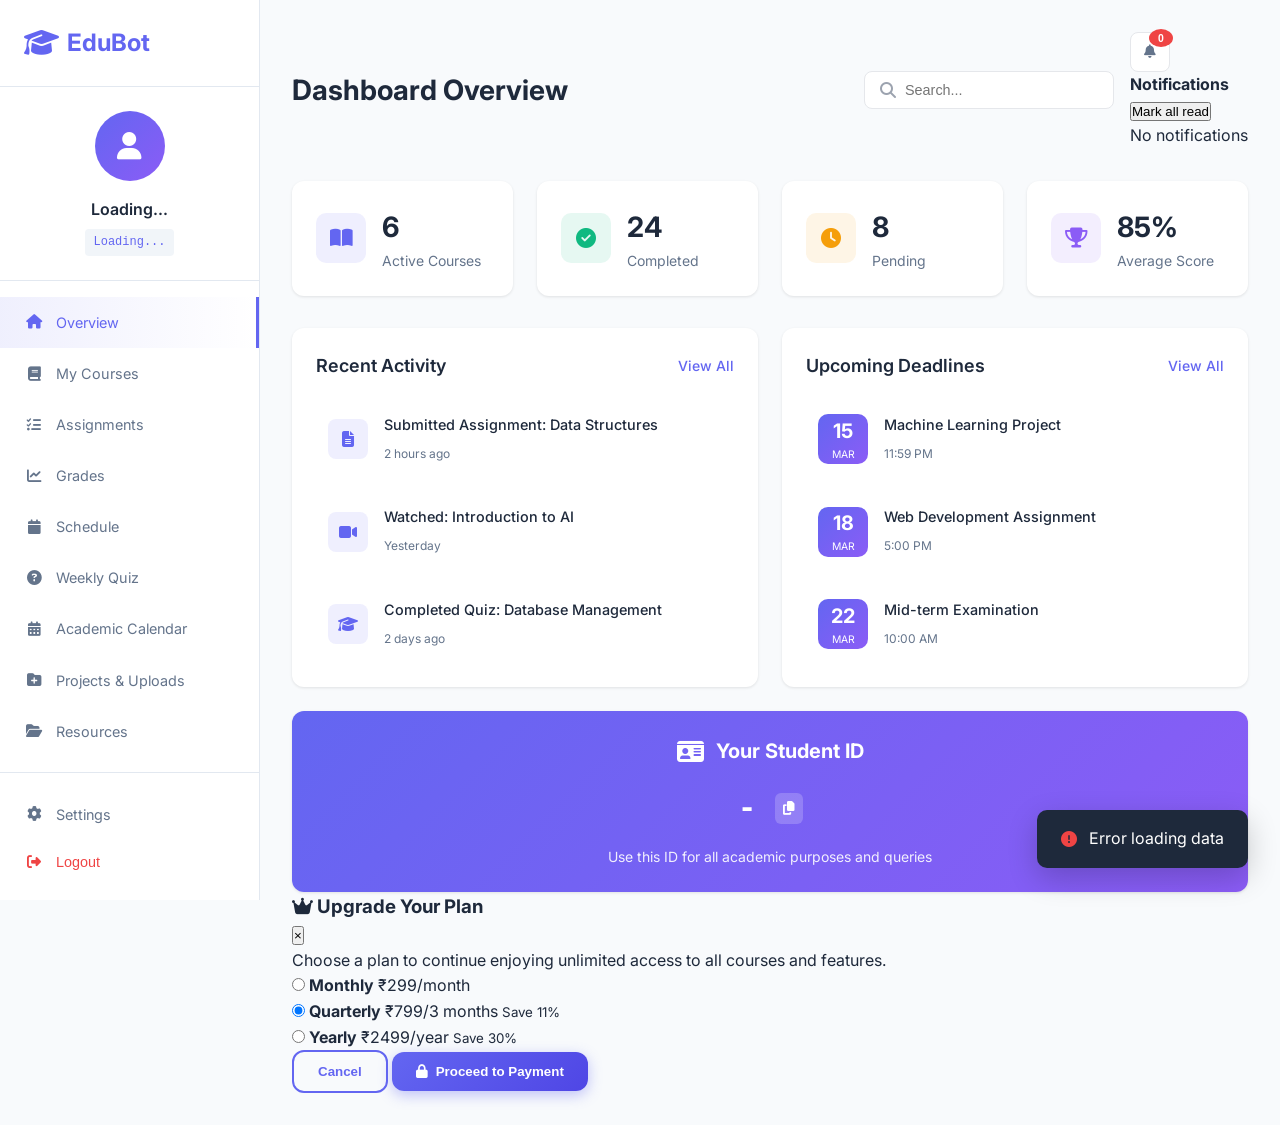
==== commit e96f68de: "auth changes" ====
--- a/frontend/templates/dashboard.html
+++ b/frontend/templates/dashboard.html
@@ -54,10 +54,6 @@
                 <i class="fas fa-question-circle"></i>
                 <span>Weekly Quiz</span>
             </a>
-            <a href="#attendance" class="nav-item" onclick="showSection('attendance')">
-                <i class="fas fa-clipboard-check"></i>
-                <span>Attendance</span>
-            </a>
             <a href="#calendar" class="nav-item" onclick="showSection('calendar')">
                 <i class="fas fa-calendar-alt"></i>
                 <span>Academic Calendar</span>
@@ -77,6 +73,11 @@
             <a href="#chat" class="nav-item" onclick="showSection('chat')">
                 <i class="fas fa-comments"></i>
                 <span>Chat with EduBot</span>
+            </a>
+            <a href="#subscription" class="nav-item" onclick="showSection('subscription')">
+                <i class="fas fa-crown"></i>
+                <span>Subscription</span>
+                <span id="subBadge" class="nav-badge">FREE</span>
             </a>
         </nav>
         
@@ -102,10 +103,21 @@
                     <i class="fas fa-search"></i>
                     <input type="text" placeholder="Search...">
                 </div>
-                <button class="notification-btn">
-                    <i class="fas fa-bell"></i>
-                    <span class="badge">3</span>
-                </button>
+                <div class="notification-container">
+                    <button class="notification-btn" onclick="toggleNotifications()">
+                        <i class="fas fa-bell"></i>
+                        <span id="notificationBadge" class="badge">0</span>
+                    </button>
+                    <div id="notificationDropdown" class="notification-dropdown">
+                        <div class="notification-header">
+                            <h4>Notifications</h4>
+                            <button onclick="markAllNotificationsRead()" class="mark-read-btn">Mark all read</button>
+                        </div>
+                        <div id="notificationList" class="notification-list">
+                            <p class="notification-empty">No notifications</p>
+                        </div>
+                    </div>
+                </div>
             </div>
         </header>
 
@@ -450,124 +462,6 @@
                             <span class="rank">1</span>
                             <span class="name">You</span>
                             <span class="score">850 pts</span>
-                        </div>
-                    </div>
-                </div>
-            </div>
-        </section>
-
-        <!-- Attendance Section -->
-        <section id="attendance" class="content-section">
-            <div class="dashboard-grid">
-                <!-- Daily Attendance Card -->
-                <div class="dashboard-card attendance-card">
-                    <div class="card-header">
-                        <h3>Today's Lectures</h3>
-                        <span class="badge" id="todayDate"></span>
-                    </div>
-                    <div class="attendance-container">
-                        <div class="attendance-summary">
-                            <div class="attendance-stat">
-                                <span class="stat-value" id="presentCount">0</span>
-                                <span class="stat-label">Present</span>
-                            </div>
-                            <div class="attendance-stat">
-                                <span class="stat-value" id="absentCount">0</span>
-                                <span class="stat-label">Absent</span>
-                            </div>
-                            <div class="attendance-stat">
-                                <span class="stat-value" id="todayPercentage">0%</span>
-                                <span class="stat-label">Attendance</span>
-                            </div>
-                        </div>
-                        <div id="todayLectures" class="lectures-list">
-                            <!-- Today's lectures will be loaded here -->
-                        </div>
-                    </div>
-                </div>
-
-                <!-- Weekly Attendance Card -->
-                <div class="dashboard-card">
-                    <div class="card-header">
-                        <h3>Weekly Attendance</h3>
-                    </div>
-                    <div class="weekly-attendance">
-                        <div class="week-days">
-                            <div class="day-attendance" data-day="mon">
-                                <span class="day-name">Mon</span>
-                                <div class="day-bar">
-                                    <div class="day-fill" id="monBar" style="height: 0%"></div>
-                                </div>
-                                <span class="day-percent" id="monPercent">0%</span>
-                            </div>
-                            <div class="day-attendance" data-day="tue">
-                                <span class="day-name">Tue</span>
-                                <div class="day-bar">
-                                    <div class="day-fill" id="tueBar" style="height: 0%"></div>
-                                </div>
-                                <span class="day-percent" id="tuePercent">0%</span>
-                            </div>
-                            <div class="day-attendance" data-day="wed">
-                                <span class="day-name">Wed</span>
-                                <div class="day-bar">
-                                    <div class="day-fill" id="wedBar" style="height: 0%"></div>
-                                </div>
-                                <span class="day-percent" id="wedPercent">0%</span>
-                            </div>
-                            <div class="day-attendance" data-day="thu">
-                                <span class="day-name">Thu</span>
-                                <div class="day-bar">
-                                    <div class="day-fill" id="thuBar" style="height: 0%"></div>
-                                </div>
-                                <span class="day-percent" id="thuPercent">0%</span>
-                            </div>
-                            <div class="day-attendance" data-day="fri">
-                                <span class="day-name">Fri</span>
-                                <div class="day-bar">
-                                    <div class="day-fill" id="friBar" style="height: 0%"></div>
-                                </div>
-                                <span class="day-percent" id="friPercent">0%</span>
-                            </div>
-                            <div class="day-attendance" data-day="sat">
-                                <span class="day-name">Sat</span>
-                                <div class="day-bar">
-                                    <div class="day-fill" id="satBar" style="height: 0%"></div>
-                                </div>
-                                <span class="day-percent" id="satPercent">0%</span>
-                            </div>
-                        </div>
-                    </div>
-                </div>
-
-                <!-- Overall Attendance Stats -->
-                <div class="dashboard-card">
-                    <div class="card-header">
-                        <h3>Overall Attendance</h3>
-                        <span class="badge badge-success" id="overallAttendanceBadge">0%</span>
-                    </div>
-                    <div class="overall-attendance">
-                        <div class="attendance-circle">
-                            <svg viewBox="0 0 100 100">
-                                <circle class="circle-bg" cx="50" cy="50" r="45"/>
-                                <circle class="circle-progress" id="attendanceCircle" cx="50" cy="50" r="45" stroke-dasharray="283" stroke-dashoffset="283"/>
-                            </svg>
-                            <div class="circle-text">
-                                <span id="overallAttendanceText">0%</span>
-                            </div>
-                        </div>
-                        <div class="attendance-legend">
-                            <div class="legend-item">
-                                <span class="legend-color present"></span>
-                                <span>Present: <strong id="totalPresent">0</strong></span>
-                            </div>
-                            <div class="legend-item">
-                                <span class="legend-color absent"></span>
-                                <span>Absent: <strong id="totalAbsent">0</strong></span>
-                            </div>
-                            <div class="legend-item">
-                                <span class="legend-color leave"></span>
-                                <span>Leave: <strong id="totalLeave">0</strong></span>
-                            </div>
                         </div>
                     </div>
                 </div>
@@ -1163,24 +1057,217 @@
 
         <section id="chat" class="content-section">
             <div class="dashboard-card chat-card">
-                <h3>Chat with EduBot</h3>
+                <div class="chat-header">
+                    <h3><i class="fas fa-robot"></i> Chat with EduBot</h3>
+                    <div class="voice-controls">
+                        <button id="voiceToggle" class="voice-btn" onclick="toggleVoiceMode()" title="Enable Voice Mode">
+                            <i class="fas fa-microphone-slash"></i>
+                        </button>
+                        <button id="speakToggle" class="voice-btn" onclick="toggleSpeechOutput()" title="Enable Speech Output">
+                            <i class="fas fa-volume-mute"></i>
+                        </button>
+                    </div>
+                </div>
                 <div class="chat-widget">
                     <div id="chatbox" class="chat-messages-main">
                         <div class="welcome-message">
-                            <p>Hello! I'm EduBot. How can I help you today?</p>
+                            <div class="bot-avatar">
+                                <i class="fas fa-robot"></i>
+                            </div>
+                            <div class="message-content">
+                                <p>Hello! I'm EduBot, your AI assistant. I can now understand your voice! Click the microphone button to speak with me.</p>
+                                <div class="voice-hint">
+                                    <i class="fas fa-microphone"></i>
+                                    <span>Try saying: "What courses do you offer?" or "Tell me about attendance"</span>
+                                </div>
+                            </div>
                         </div>
                     </div>
                     <div class="chat-input-area">
                         <div class="input-wrapper">
-                            <input type="text" id="userInput" placeholder="Type your message...">
+                            <button id="micButton" class="mic-btn" onclick="toggleVoiceInput()" title="Click to speak">
+                                <i class="fas fa-microphone"></i>
+                                <span class="mic-wave"></span>
+                                <span class="mic-wave"></span>
+                                <span class="mic-wave"></span>
+                            </button>
+                            <input type="text" id="userInput" placeholder="Type your message or click the mic to speak...">
                             <button class="send-btn" onclick="sendMessage()">
                                 <i class="fas fa-paper-plane"></i>
                             </button>
                         </div>
+                        <div id="voiceStatus" class="voice-status">
+                            <span class="listening-indicator">
+                                <span class="pulse"></span>
+                                Listening...
+                            </span>
+                        </div>
                     </div>
                 </div>
             </div>
         </section>
+
+        <!-- Subscription Section -->
+        <section id="subscription" class="content-section">
+            <div class="dashboard-grid">
+                <!-- Current Subscription Status -->
+                <div class="dashboard-card subscription-status-card" style="grid-column: 1 / -1;">
+                    <div class="subscription-header">
+                        <div class="subscription-info">
+                            <h3><i class="fas fa-crown"></i> Your Subscription</h3>
+                            <div id="subscriptionStatus" class="status-badge trial">FREE TRIAL</div>
+                        </div>
+                        <div class="subscription-timer">
+                            <div class="timer-circle">
+                                <svg viewBox="0 0 100 100">
+                                    <circle class="timer-bg" cx="50" cy="50" r="45"/>
+                                    <circle id="trialProgress" class="timer-progress" cx="50" cy="50" r="45" stroke-dasharray="283" stroke-dashoffset="0"/>
+                                </svg>
+                                <div class="timer-text">
+                                    <span id="daysLeft">30</span>
+                                    <small>days left</small>
+                                </div>
+                            </div>
+                        </div>
+                    </div>
+                    <div class="subscription-message" id="subscriptionMessage">
+                        <p><i class="fas fa-info-circle"></i> You're on a 30-day free trial. Upgrade to continue accessing all features after trial ends.</p>
+                    </div>
+                    <div class="subscription-actions">
+                        <button class="btn-primary btn-upgrade" onclick="showUpgradeModal()">
+                            <i class="fas fa-arrow-up"></i> Upgrade Now
+                        </button>
+                        <button class="btn-secondary" onclick="viewPaymentHistory()">
+                            <i class="fas fa-history"></i> Payment History
+                        </button>
+                    </div>
+                </div>
+
+                <!-- Pricing Plans -->
+                <div class="dashboard-card pricing-card">
+                    <div class="pricing-header">
+                        <h4>Monthly</h4>
+                        <div class="price">
+                            <span class="currency">₹</span>
+                            <span class="amount">299</span>
+                            <span class="period">/month</span>
+                        </div>
+                    </div>
+                    <ul class="pricing-features">
+                        <li><i class="fas fa-check"></i> Full Access</li>
+                        <li><i class="fas fa-check"></i> All Courses</li>
+                        <li><i class="fas fa-check"></i> Download Lectures</li>
+                        <li><i class="fas fa-check"></i> Quiz Access</li>
+                        <li><i class="fas fa-check"></i> Certificate Unlock</li>
+                    </ul>
+                    <button class="btn-subscribe" onclick="subscribe('monthly')">
+                        Subscribe Monthly
+                    </button>
+                </div>
+
+                <div class="dashboard-card pricing-card popular">
+                    <div class="popular-badge">MOST POPULAR</div>
+                    <div class="pricing-header">
+                        <h4>Quarterly</h4>
+                        <div class="price">
+                            <span class="currency">₹</span>
+                            <span class="amount">799</span>
+                            <span class="period">/3 months</span>
+                        </div>
+                        <div class="savings">Save 11%</div>
+                    </div>
+                    <ul class="pricing-features">
+                        <li><i class="fas fa-check"></i> Full Access</li>
+                        <li><i class="fas fa-check"></i> All Courses</li>
+                        <li><i class="fas fa-check"></i> Download Lectures</li>
+                        <li><i class="fas fa-check"></i> Quiz Access</li>
+                        <li><i class="fas fa-check"></i> Certificate Unlock</li>
+                        <li><i class="fas fa-check"></i> Priority Support</li>
+                    </ul>
+                    <button class="btn-subscribe" onclick="subscribe('quarterly')">
+                        Subscribe Quarterly
+                    </button>
+                </div>
+
+                <div class="dashboard-card pricing-card">
+                    <div class="pricing-header">
+                        <h4>Yearly</h4>
+                        <div class="price">
+                            <span class="currency">₹</span>
+                            <span class="amount">2499</span>
+                            <span class="period">/year</span>
+                        </div>
+                        <div class="savings">Save 30%</div>
+                    </div>
+                    <ul class="pricing-features">
+                        <li><i class="fas fa-check"></i> Full Access</li>
+                        <li><i class="fas fa-check"></i> All Courses</li>
+                        <li><i class="fas fa-check"></i> Download Lectures</li>
+                        <li><i class="fas fa-check"></i> Quiz Access</li>
+                        <li><i class="fas fa-check"></i> Certificate Unlock</li>
+                        <li><i class="fas fa-check"></i> Priority Support</li>
+                        <li><i class="fas fa-check"></i> Personal Mentor</li>
+                    </ul>
+                    <button class="btn-subscribe" onclick="subscribe('yearly')">
+                        Subscribe Yearly
+                    </button>
+                </div>
+
+                <!-- Payment History -->
+                <div class="dashboard-card" style="grid-column: 1 / -1;">
+                    <div class="card-header">
+                        <h3><i class="fas fa-receipt"></i> Payment History</h3>
+                    </div>
+                    <div id="paymentHistory" class="payment-history">
+                        <p class="empty-state">No payments yet. Start your free trial today!</p>
+                    </div>
+                </div>
+            </div>
+        </section>
+
+        <!-- Upgrade Modal -->
+        <div id="upgradeModal" class="modal">
+            <div class="modal-content">
+                <div class="modal-header">
+                    <h3><i class="fas fa-crown"></i> Upgrade Your Plan</h3>
+                    <button class="modal-close" onclick="closeUpgradeModal()">&times;</button>
+                </div>
+                <div class="modal-body">
+                    <p>Choose a plan to continue enjoying unlimited access to all courses and features.</p>
+                    <div class="modal-plans">
+                        <div class="modal-plan" onclick="selectPlan('monthly')">
+                            <input type="radio" name="plan" value="monthly" id="planMonthly">
+                            <label for="planMonthly">
+                                <strong>Monthly</strong>
+                                <span>₹299/month</span>
+                            </label>
+                        </div>
+                        <div class="modal-plan recommended" onclick="selectPlan('quarterly')">
+                            <input type="radio" name="plan" value="quarterly" id="planQuarterly" checked>
+                            <label for="planQuarterly">
+                                <strong>Quarterly</strong>
+                                <span>₹799/3 months</span>
+                                <small>Save 11%</small>
+                            </label>
+                        </div>
+                        <div class="modal-plan" onclick="selectPlan('yearly')">
+                            <input type="radio" name="plan" value="yearly" id="planYearly">
+                            <label for="planYearly">
+                                <strong>Yearly</strong>
+                                <span>₹2499/year</span>
+                                <small>Save 30%</small>
+                            </label>
+                        </div>
+                    </div>
+                </div>
+                <div class="modal-footer">
+                    <button class="btn-secondary" onclick="closeUpgradeModal()">Cancel</button>
+                    <button class="btn-primary" onclick="processPayment()">
+                        <i class="fas fa-lock"></i> Proceed to Payment
+                    </button>
+                </div>
+            </div>
+        </div>
 
         <section id="settings" class="content-section">
             <div class="dashboard-card">
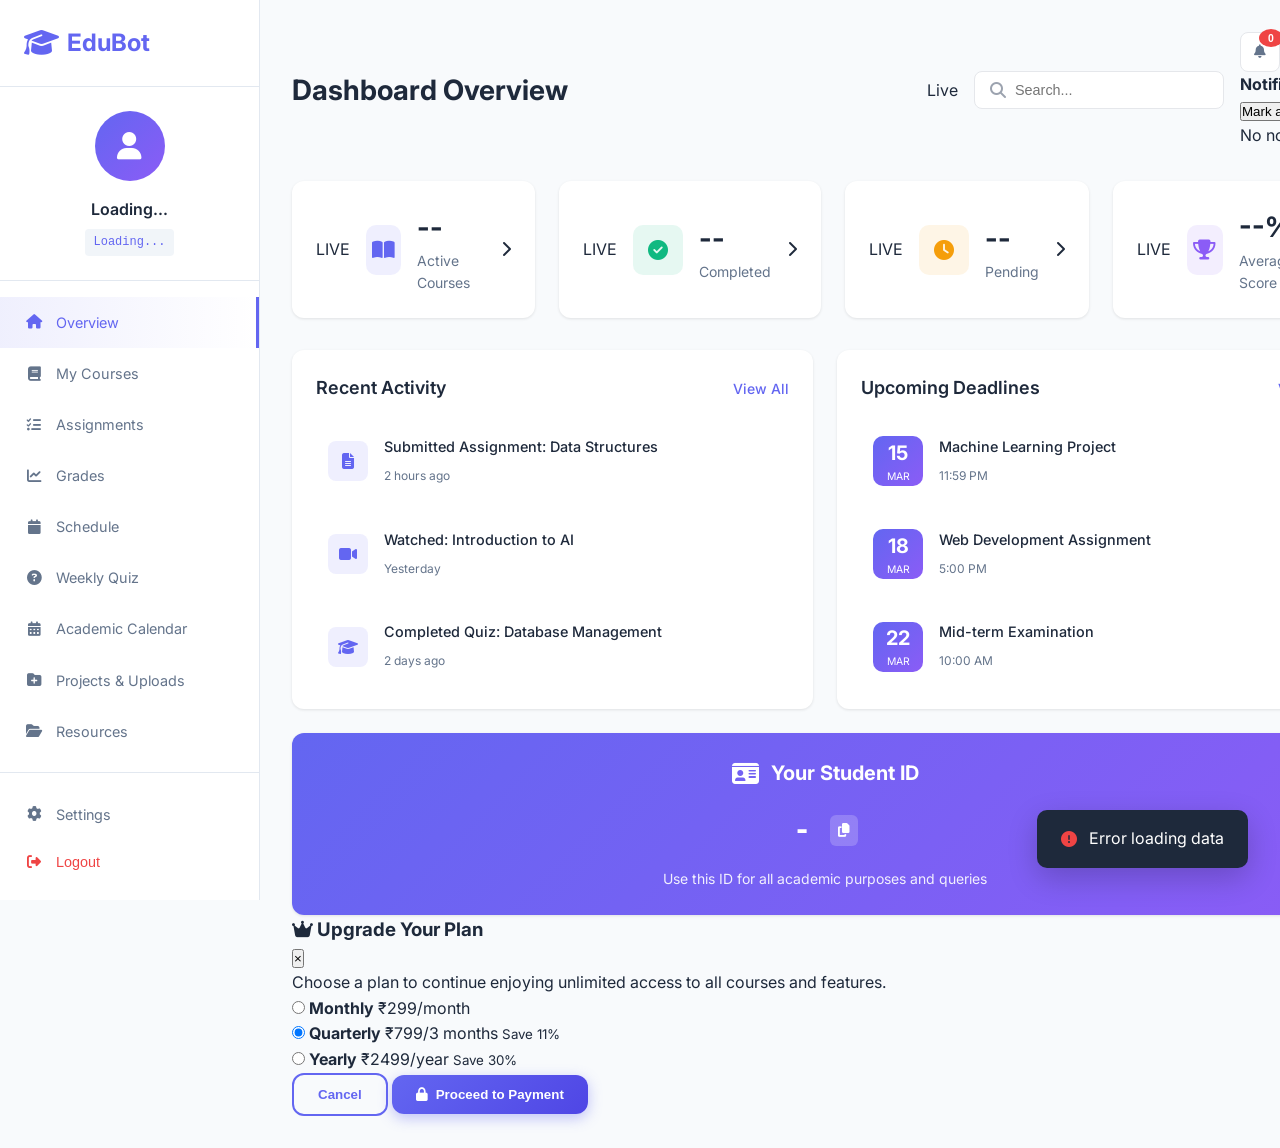
==== commit a7fc0e0b: "Added authentication feature" ====
--- a/frontend/templates/dashboard.html
+++ b/frontend/templates/dashboard.html
@@ -74,6 +74,11 @@
                 <i class="fas fa-comments"></i>
                 <span>Chat with EduBot</span>
             </a>
+            <a href="#voice-assistant" class="nav-item voice-nav-item" onclick="openVoiceAssistant()">
+                <i class="fas fa-microphone-alt"></i>
+                <span>Voice Assistant</span>
+                <span class="nav-badge voice-badge">AI</span>
+            </a>
             <a href="#subscription" class="nav-item" onclick="showSection('subscription')">
                 <i class="fas fa-crown"></i>
                 <span>Subscription</span>
@@ -99,6 +104,10 @@
         <header class="dashboard-header">
             <h2 id="pageTitle">Dashboard Overview</h2>
             <div class="header-actions">
+                <div class="connection-status" id="connectionStatus">
+                    <span class="status-dot"></span>
+                    <span>Live</span>
+                </div>
                 <div class="search-box">
                     <i class="fas fa-search"></i>
                     <input type="text" placeholder="Search...">
@@ -124,40 +133,68 @@
         <!-- Overview Section -->
         <section id="overview" class="content-section active">
             <div class="stats-grid">
-                <div class="stat-card">
+                <div class="stat-card clickable live-card" onclick="showStatDetails('courses')" data-metric="courses">
+                    <div class="live-indicator">
+                        <span class="live-dot"></span>
+                        <span class="live-text">LIVE</span>
+                    </div>
                     <div class="stat-icon blue">
                         <i class="fas fa-book-open"></i>
                     </div>
                     <div class="stat-info">
-                        <h3>6</h3>
+                        <h3 id="statCourses">--</h3>
                         <p>Active Courses</p>
                     </div>
-                </div>
-                <div class="stat-card">
+                    <div class="stat-arrow">
+                        <i class="fas fa-chevron-right"></i>
+                    </div>
+                </div>
+                <div class="stat-card clickable live-card" onclick="showStatDetails('completed')" data-metric="completed">
+                    <div class="live-indicator">
+                        <span class="live-dot"></span>
+                        <span class="live-text">LIVE</span>
+                    </div>
                     <div class="stat-icon green">
                         <i class="fas fa-check-circle"></i>
                     </div>
                     <div class="stat-info">
-                        <h3>24</h3>
+                        <h3 id="statCompleted">--</h3>
                         <p>Completed</p>
                     </div>
-                </div>
-                <div class="stat-card">
+                    <div class="stat-arrow">
+                        <i class="fas fa-chevron-right"></i>
+                    </div>
+                </div>
+                <div class="stat-card clickable live-card" onclick="showStatDetails('pending')" data-metric="pending">
+                    <div class="live-indicator">
+                        <span class="live-dot"></span>
+                        <span class="live-text">LIVE</span>
+                    </div>
                     <div class="stat-icon orange">
                         <i class="fas fa-clock"></i>
                     </div>
                     <div class="stat-info">
-                        <h3>8</h3>
+                        <h3 id="statPending">--</h3>
                         <p>Pending</p>
                     </div>
-                </div>
-                <div class="stat-card">
+                    <div class="stat-arrow">
+                        <i class="fas fa-chevron-right"></i>
+                    </div>
+                </div>
+                <div class="stat-card clickable live-card" onclick="showStatDetails('score')" data-metric="score">
+                    <div class="live-indicator">
+                        <span class="live-dot"></span>
+                        <span class="live-text">LIVE</span>
+                    </div>
                     <div class="stat-icon purple">
                         <i class="fas fa-trophy"></i>
                     </div>
                     <div class="stat-info">
-                        <h3>85%</h3>
+                        <h3 id="statScore">--%</h3>
                         <p>Average Score</p>
+                    </div>
+                    <div class="stat-arrow">
+                        <i class="fas fa-chevron-right"></i>
                     </div>
                 </div>
             </div>
@@ -1066,6 +1103,22 @@
                         <button id="speakToggle" class="voice-btn" onclick="toggleSpeechOutput()" title="Enable Speech Output">
                             <i class="fas fa-volume-mute"></i>
                         </button>
+                        <div class="voice-gender-selector">
+                            <button id="genderToggle" class="voice-btn gender-btn" onclick="toggleVoiceGender()" title="Change Voice Gender">
+                                <i class="fas fa-venus-mars"></i>
+                                <span id="genderLabel" class="gender-label">Female</span>
+                            </button>
+                            <div id="genderDropdown" class="gender-dropdown">
+                                <div class="gender-option active" onclick="selectVoiceGender('female')">
+                                    <i class="fas fa-venus"></i>
+                                    <span>Female Voice</span>
+                                </div>
+                                <div class="gender-option" onclick="selectVoiceGender('male')">
+                                    <i class="fas fa-mars"></i>
+                                    <span>Male Voice</span>
+                                </div>
+                            </div>
+                        </div>
                     </div>
                 </div>
                 <div class="chat-widget">
@@ -1075,10 +1128,25 @@
                                 <i class="fas fa-robot"></i>
                             </div>
                             <div class="message-content">
-                                <p>Hello! I'm EduBot, your AI assistant. I can now understand your voice! Click the microphone button to speak with me.</p>
+                                <p>Hello! I'm EduBot, your AI learning assistant with voice capabilities! 🎙️</p>
+                                <p>I can help you with programming, data structures, algorithms, and any academic questions. Choose your preferred voice and start speaking!</p>
+                                <div class="voice-features">
+                                    <div class="voice-feature">
+                                        <i class="fas fa-microphone-alt"></i>
+                                        <span>Speech-to-Text</span>
+                                    </div>
+                                    <div class="voice-feature">
+                                        <i class="fas fa-volume-up"></i>
+                                        <span>Text-to-Speech</span>
+                                    </div>
+                                    <div class="voice-feature">
+                                        <i class="fas fa-user-friends"></i>
+                                        <span>Male/Female Voice</span>
+                                    </div>
+                                </div>
                                 <div class="voice-hint">
-                                    <i class="fas fa-microphone"></i>
-                                    <span>Try saying: "What courses do you offer?" or "Tell me about attendance"</span>
+                                    <i class="fas fa-lightbulb"></i>
+                                    <span>Try asking: "Explain binary search" or "What is Python used for?"</span>
                                 </div>
                             </div>
                         </div>
@@ -1277,6 +1345,95 @@
         </section>
     </main>
 
+    <!-- Stat Details Modal -->
+    <div id="statDetailsModal" class="modal stat-modal">
+        <div class="modal-content stat-modal-content">
+            <div class="modal-header">
+                <h3 id="statModalTitle"><i class="fas fa-chart-bar"></i> Details</h3>
+                <button class="modal-close" onclick="closeStatDetails()">&times;</button>
+            </div>
+            <div class="modal-body stat-modal-body">
+                <div id="statModalContent" class="stat-details-content">
+                    <!-- Content will be loaded dynamically -->
+                </div>
+            </div>
+        </div>
+    </div>
+
+    <!-- Voice Assistant Modal -->
+    <div id="voiceAssistantModal" class="modal voice-modal">
+        <div class="modal-content voice-modal-content">
+            <div class="modal-header">
+                <h3><i class="fas fa-microphone-alt"></i> Voice Assistant</h3>
+                <button class="modal-close" onclick="closeVoiceAssistant()">&times;</button>
+            </div>
+            <div class="modal-body voice-modal-body">
+                <div class="voice-assistant-container">
+                    <!-- Voice Visualizer -->
+                    <div class="voice-visualizer">
+                        <div class="voice-orb" id="voiceOrb">
+                            <i class="fas fa-robot"></i>
+                        </div>
+                        <div class="voice-waves">
+                            <span></span><span></span><span></span><span></span><span></span>
+                        </div>
+                    </div>
+                    
+                    <!-- Voice Status -->
+                    <div class="voice-status-text" id="voiceStatusText">
+                        Tap the microphone to start speaking
+                    </div>
+                    
+                    <!-- Voice Controls -->
+                    <div class="voice-controls-main">
+                        <button id="voiceMicBtn" class="voice-mic-main" onclick="toggleVoiceAssistantInput()">
+                            <i class="fas fa-microphone"></i>
+                        </button>
+                    </div>
+                    
+                    <!-- Voice Settings -->
+                    <div class="voice-settings">
+                        <div class="voice-setting-item">
+                            <span><i class="fas fa-volume-up"></i> Speech Output</span>
+                            <label class="toggle-switch">
+                                <input type="checkbox" id="voiceOutputToggle" onchange="toggleVoiceAssistantOutput()">
+                                <span class="toggle-slider"></span>
+                            </label>
+                        </div>
+                        <div class="voice-setting-item">
+                            <span><i class="fas fa-venus-mars"></i> Voice Gender</span>
+                            <div class="voice-gender-toggle">
+                                <button class="gender-btn-sidewidget" id="vaGenderFemale" onclick="setVoiceAssistantGender('female')">
+                                    <i class="fas fa-venus"></i> Female
+                                </button>
+                                <button class="gender-btn-sidewidget" id="vaGenderMale" onclick="setVoiceAssistantGender('male')">
+                                    <i class="fas fa-mars"></i> Male
+                                </button>
+                            </div>
+                        </div>
+                    </div>
+                    
+                    <!-- Quick Commands -->
+                    <div class="voice-commands">
+                        <h4>Try saying:</h4>
+                        <div class="command-chips">
+                            <span class="command-chip" onclick="speakCommand('Explain binary search')">"Explain binary search"</span>
+                            <span class="command-chip" onclick="speakCommand('What is Python')">"What is Python"</span>
+                            <span class="command-chip" onclick="speakCommand('Help with arrays')">"Help with arrays"</span>
+                            <span class="command-chip" onclick="speakCommand('Data structures basics')">"Data structures basics"</span>
+                        </div>
+                    </div>
+                    
+                    <!-- Voice Response Display -->
+                    <div class="voice-response" id="voiceResponse" style="display: none;">
+                        <div class="response-bubble user-bubble" id="userCommand"></div>
+                        <div class="response-bubble bot-bubble" id="botResponse"></div>
+                    </div>
+                </div>
+            </div>
+        </div>
+    </div>
+
     <!-- Toast Notification -->
     <div id="toast" class="toast">
         <i class="fas fa-info-circle"></i>
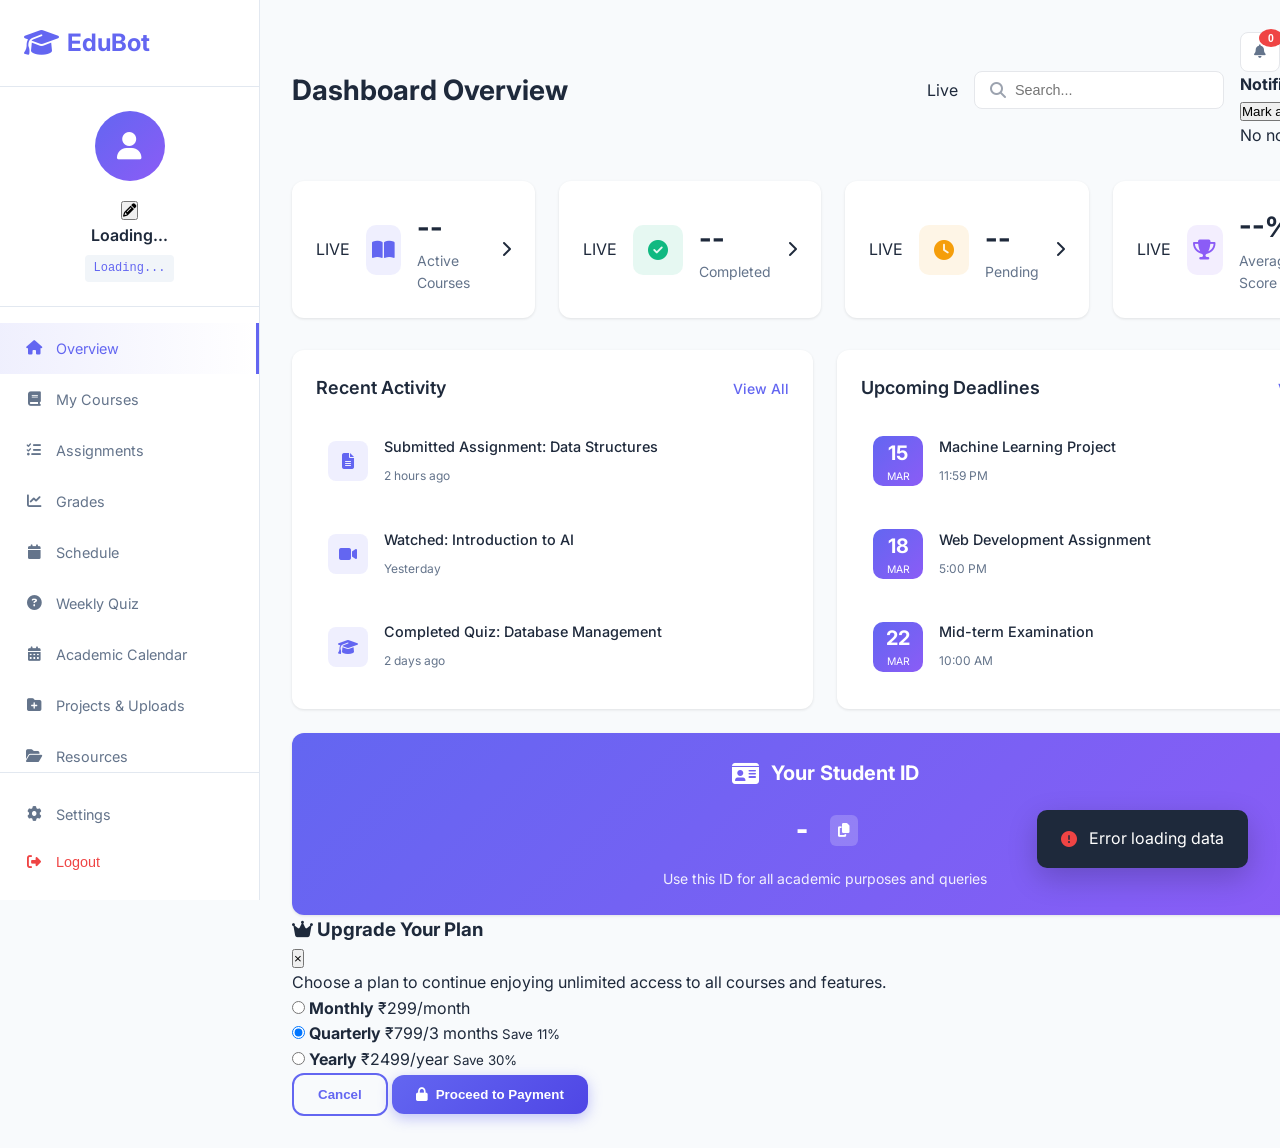
==== commit ada4951d: "Added authentication feature" ====
--- a/frontend/templates/dashboard.html
+++ b/frontend/templates/dashboard.html
@@ -20,8 +20,13 @@
         </div>
         
         <div class="student-profile">
-            <div class="profile-avatar">
-                <i class="fas fa-user"></i>
+            <div class="profile-avatar-container">
+                <div class="profile-avatar" id="profileAvatar">
+                    <i class="fas fa-user"></i>
+                </div>
+                <button class="edit-profile-btn" onclick="openEditProfileModal()" title="Edit Profile">
+                    <i class="fas fa-pencil-alt"></i>
+                </button>
             </div>
             <div class="profile-info">
                 <h4 id="studentName">Loading...</h4>
@@ -1045,35 +1050,420 @@
         <section id="resources" class="content-section">
             <div class="dashboard-card">
                 <div class="card-header">
-                    <h3>Study Resources</h3>
+                    <h3><i class="fas fa-graduation-cap"></i> Study Resources</h3>
                 </div>
                 <div class="resources-grid">
-                    <div class="resource-card">
-                        <i class="fas fa-book"></i>
-                        <h4>E-Books</h4>
+                    <div class="resource-card" onclick="openEbooksModal()">
+                        <div class="resource-icon" style="background: linear-gradient(135deg, #667eea, #764ba2);">
+                            <i class="fas fa-book"></i>
+                        </div>
+                        <h4>E-Books Library</h4>
                         <p>Access 50,000+ digital books</p>
-                    </div>
-                    <div class="resource-card">
-                        <i class="fas fa-video"></i>
+                        <span class="resource-badge">New</span>
+                    </div>
+                    <div class="resource-card" onclick="openVideoLecturesModal()">
+                        <div class="resource-icon" style="background: linear-gradient(135deg, #f093fb, #f5576c);">
+                            <i class="fas fa-video"></i>
+                        </div>
                         <h4>Video Lectures</h4>
                         <p>Recorded classes & tutorials</p>
                     </div>
-                    <div class="resource-card">
-                        <i class="fas fa-file-pdf"></i>
+                    <div class="resource-card" onclick="openStudyNotesModal()">
+                        <div class="resource-icon" style="background: linear-gradient(135deg, #4facfe, #00f2fe);">
+                            <i class="fas fa-file-pdf"></i>
+                        </div>
                         <h4>Study Notes</h4>
-                        <p>Downloadable PDF notes</p>
-                    </div>
-                    <div class="resource-card">
-                        <i class="fas fa-question-circle"></i>
+                        <p>Categorized by student level</p>
+                        <span class="resource-badge">Popular</span>
+                    </div>
+                    <div class="resource-card" onclick="openPracticeTestsModal()">
+                        <div class="resource-icon" style="background: linear-gradient(135deg, #43e97b, #38f9d7);">
+                            <i class="fas fa-question-circle"></i>
+                        </div>
                         <h4>Practice Tests</h4>
                         <p>Mock exams & quizzes</p>
+                    </div>
+                </div>
+            </div>
+
+            <!-- Online Books Section -->
+            <div class="dashboard-card mt-4">
+                <div class="card-header">
+                    <h3><i class="fas fa-book-reader"></i> Online Books</h3>
+                    <button class="btn-secondary btn-sm" onclick="openEbooksModal()">
+                        <i class="fas fa-external-link-alt"></i> View All
+                    </button>
+                </div>
+                <div class="books-grid" id="onlineBooksGrid">
+                    <!-- Books will be loaded dynamically -->
+                    <div class="book-card" onclick="openBook('python')">
+                        <div class="book-cover" style="background: linear-gradient(135deg, #3776ab, #ffd43b);">
+                            <i class="fab fa-python"></i>
+                        </div>
+                        <div class="book-info">
+                            <h5>Python Programming</h5>
+                            <p>Complete guide for beginners</p>
+                            <span class="book-tag">Programming</span>
+                        </div>
+                    </div>
+                    <div class="book-card" onclick="openBook('javascript')">
+                        <div class="book-cover" style="background: linear-gradient(135deg, #f7df1e, #323330);">
+                            <i class="fab fa-js"></i>
+                        </div>
+                        <div class="book-info">
+                            <h5>JavaScript Mastery</h5>
+                            <p>From basics to advanced</p>
+                            <span class="book-tag">Web Dev</span>
+                        </div>
+                    </div>
+                    <div class="book-card" onclick="openBook('algorithms')">
+                        <div class="book-cover" style="background: linear-gradient(135deg, #667eea, #764ba2);">
+                            <i class="fas fa-code"></i>
+                        </div>
+                        <div class="book-info">
+                            <h5>Data Structures</h5>
+                            <p>Algorithms & Problem Solving</p>
+                            <span class="book-tag">CS Core</span>
+                        </div>
+                    </div>
+                    <div class="book-card" onclick="openBook('machine-learning')">
+                        <div class="book-cover" style="background: linear-gradient(135deg, #ff6b6b, #ee5a6f);">
+                            <i class="fas fa-brain"></i>
+                        </div>
+                        <div class="book-info">
+                            <h5>Machine Learning</h5>
+                            <p>AI & Deep Learning basics</p>
+                            <span class="book-tag">AI/ML</span>
+                        </div>
+                    </div>
+                </div>
+            </div>
+
+            <!-- Study Notes by Category -->
+            <div class="dashboard-card mt-4">
+                <div class="card-header">
+                    <h3><i class="fas fa-sticky-note"></i> Study Notes by Category</h3>
+                    <div class="category-tabs">
+                        <button class="tab-btn active" onclick="filterNotes('all')">All</button>
+                        <button class="tab-btn" onclick="filterNotes('beginner')">Beginner</button>
+                        <button class="tab-btn" onclick="filterNotes('intermediate')">Intermediate</button>
+                        <button class="tab-btn" onclick="filterNotes('advanced')">Advanced</button>
+                    </div>
+                </div>
+                <div class="notes-grid" id="studyNotesGrid">
+                    <!-- Beginner Notes -->
+                    <div class="note-card" data-category="beginner">
+                        <div class="note-icon" style="background: #dcfce7;">
+                            <i class="fas fa-seedling" style="color: #22c55e;"></i>
+                        </div>
+                        <div class="note-content">
+                            <h5>HTML & CSS Basics</h5>
+                            <p>Complete beginner's guide to web development</p>
+                            <div class="note-meta">
+                                <span class="note-level beginner">Beginner</span>
+                                <span class="note-pages">24 pages</span>
+                            </div>
+                        </div>
+                        <button class="btn-download" onclick="downloadNote('html-basics')">
+                            <i class="fas fa-download"></i>
+                        </button>
+                    </div>
+                    <div class="note-card" data-category="beginner">
+                        <div class="note-icon" style="background: #dbeafe;">
+                            <i class="fas fa-calculator" style="color: #3b82f6;"></i>
+                        </div>
+                        <div class="note-content">
+                            <h5>Mathematics Fundamentals</h5>
+                            <p>Algebra, Geometry & Calculus basics</p>
+                            <div class="note-meta">
+                                <span class="note-level beginner">Beginner</span>
+                                <span class="note-pages">32 pages</span>
+                            </div>
+                        </div>
+                        <button class="btn-download" onclick="downloadNote('math-fundamentals')">
+                            <i class="fas fa-download"></i>
+                        </button>
+                    </div>
+                    <!-- Intermediate Notes -->
+                    <div class="note-card" data-category="intermediate">
+                        <div class="note-icon" style="background: #fef3c7;">
+                            <i class="fas fa-code-branch" style="color: #f59e0b;"></i>
+                        </div>
+                        <div class="note-content">
+                            <h5>Data Structures Guide</h5>
+                            <p>Arrays, Linked Lists, Trees & Graphs</p>
+                            <div class="note-meta">
+                                <span class="note-level intermediate">Intermediate</span>
+                                <span class="note-pages">45 pages</span>
+                            </div>
+                        </div>
+                        <button class="btn-download" onclick="downloadNote('data-structures')">
+                            <i class="fas fa-download"></i>
+                        </button>
+                    </div>
+                    <div class="note-card" data-category="intermediate">
+                        <div class="note-icon" style="background: #fce7f3;">
+                            <i class="fas fa-database" style="color: #ec4899;"></i>
+                        </div>
+                        <div class="note-content">
+                            <h5>Database Systems</h5>
+                            <p>SQL, NoSQL & Database Design</p>
+                            <div class="note-meta">
+                                <span class="note-level intermediate">Intermediate</span>
+                                <span class="note-pages">38 pages</span>
+                            </div>
+                        </div>
+                        <button class="btn-download" onclick="downloadNote('database-systems')">
+                            <i class="fas fa-download"></i>
+                        </button>
+                    </div>
+                    <!-- Advanced Notes -->
+                    <div class="note-card" data-category="advanced">
+                        <div class="note-icon" style="background: #fee2e2;">
+                            <i class="fas fa-brain" style="color: #ef4444;"></i>
+                        </div>
+                        <div class="note-content">
+                            <h5>Machine Learning Algorithms</h5>
+                            <p>Deep Learning & Neural Networks</p>
+                            <div class="note-meta">
+                                <span class="note-level advanced">Advanced</span>
+                                <span class="note-pages">52 pages</span>
+                            </div>
+                        </div>
+                        <button class="btn-download" onclick="downloadNote('ml-algorithms')">
+                            <i class="fas fa-download"></i>
+                        </button>
+                    </div>
+                    <div class="note-card" data-category="advanced">
+                        <div class="note-icon" style="background: #e0e7ff;">
+                            <i class="fas fa-shield-alt" style="color: #6366f1;"></i>
+                        </div>
+                        <div class="note-content">
+                            <h5>Cybersecurity Advanced</h5>
+                            <p>Ethical Hacking & Security Protocols</p>
+                            <div class="note-meta">
+                                <span class="note-level advanced">Advanced</span>
+                                <span class="note-pages">48 pages</span>
+                            </div>
+                        </div>
+                        <button class="btn-download" onclick="downloadNote('cybersecurity')">
+                            <i class="fas fa-download"></i>
+                        </button>
+                    </div>
+                </div>
+            </div>
+
+            <!-- AI Video Lectures Section -->
+            <div class="dashboard-card mt-4">
+                <div class="card-header">
+                    <h3><i class="fas fa-robot" style="color: #8b5cf6;"></i> AI Video Lectures</h3>
+                    <div class="category-tabs">
+                        <button class="tab-btn active" onclick="filterVideos('all')">All</button>
+                        <button class="tab-btn" onclick="filterVideos('beginner')">Beginner</button>
+                        <button class="tab-btn" onclick="filterVideos('intermediate')">Intermediate</button>
+                        <button class="tab-btn" onclick="filterVideos('advanced')">Advanced</button>
+                    </div>
+                </div>
+                <div class="videos-grid" id="videoLecturesGrid">
+                    <!-- Beginner Videos -->
+                    <div class="video-card" data-category="beginner" onclick="playVideo('python-basics')">
+                        <div class="video-thumbnail">
+                            <div class="video-preview" style="background: linear-gradient(135deg, #3776ab, #ffd43b);">
+                                <i class="fab fa-python"></i>
+                                <span class="video-duration">45:30</span>
+                            </div>
+                            <div class="play-overlay">
+                                <i class="fas fa-play-circle"></i>
+                            </div>
+                        </div>
+                        <div class="video-info">
+                            <h5>Python Programming Basics</h5>
+                            <p>Learn Python from scratch with AI tutor</p>
+                            <div class="video-meta">
+                                <span class="video-level beginner">Beginner</span>
+                                <span class="video-views"><i class="fas fa-eye"></i> 12.5K views</span>
+                            </div>
+                        </div>
+                    </div>
+                    <div class="video-card" data-category="beginner" onclick="playVideo('web-dev-intro')">
+                        <div class="video-thumbnail">
+                            <div class="video-preview" style="background: linear-gradient(135deg, #e34c26, #f06529);">
+                                <i class="fab fa-html5"></i>
+                                <span class="video-duration">38:15</span>
+                            </div>
+                            <div class="play-overlay">
+                                <i class="fas fa-play-circle"></i>
+                            </div>
+                        </div>
+                        <div class="video-info">
+                            <h5>Web Development Introduction</h5>
+                            <p>HTML, CSS & JavaScript fundamentals</p>
+                            <div class="video-meta">
+                                <span class="video-level beginner">Beginner</span>
+                                <span class="video-views"><i class="fas fa-eye"></i> 8.2K views</span>
+                            </div>
+                        </div>
+                    </div>
+                    <!-- Intermediate Videos -->
+                    <div class="video-card" data-category="intermediate" onclick="playVideo('react-course')">
+                        <div class="video-thumbnail">
+                            <div class="video-preview" style="background: linear-gradient(135deg, #61dafb, #282c34);">
+                                <i class="fab fa-react"></i>
+                                <span class="video-duration">1:15:00</span>
+                            </div>
+                            <div class="play-overlay">
+                                <i class="fas fa-play-circle"></i>
+                            </div>
+                        </div>
+                        <div class="video-info">
+                            <h5>React.js Complete Course</h5>
+                            <p>Build modern web apps with React</p>
+                            <div class="video-meta">
+                                <span class="video-level intermediate">Intermediate</span>
+                                <span class="video-views"><i class="fas fa-eye"></i> 15.8K views</span>
+                            </div>
+                        </div>
+                    </div>
+                    <div class="video-card" data-category="intermediate" onclick="playVideo('database-design')">
+                        <div class="video-thumbnail">
+                            <div class="video-preview" style="background: linear-gradient(135deg, #336791, #e8f4f8);">
+                                <i class="fas fa-database"></i>
+                                <span class="video-duration">52:45</span>
+                            </div>
+                            <div class="play-overlay">
+                                <i class="fas fa-play-circle"></i>
+                            </div>
+                        </div>
+                        <div class="video-info">
+                            <h5>Database Design & SQL</h5>
+                            <p>Master database concepts and queries</p>
+                            <div class="video-meta">
+                                <span class="video-level intermediate">Intermediate</span>
+                                <span class="video-views"><i class="fas fa-eye"></i> 9.4K views</span>
+                            </div>
+                        </div>
+                    </div>
+                    <!-- Advanced Videos -->
+                    <div class="video-card" data-category="advanced" onclick="playVideo('ai-ml-course')">
+                        <div class="video-thumbnail">
+                            <div class="video-preview" style="background: linear-gradient(135deg, #ff6b6b, #ee5a6f);">
+                                <i class="fas fa-brain"></i>
+                                <span class="video-duration">2:30:00</span>
+                            </div>
+                            <div class="play-overlay">
+                                <i class="fas fa-play-circle"></i>
+                            </div>
+                        </div>
+                        <div class="video-info">
+                            <h5>AI & Machine Learning</h5>
+                            <p>Deep learning and neural networks</p>
+                            <div class="video-meta">
+                                <span class="video-level advanced">Advanced</span>
+                                <span class="video-views"><i class="fas fa-eye"></i> 22.1K views</span>
+                            </div>
+                        </div>
+                    </div>
+                    <div class="video-card" data-category="advanced" onclick="playVideo('cloud-architecture')">
+                        <div class="video-thumbnail">
+                            <div class="video-preview" style="background: linear-gradient(135deg, #ff9900, #232f3e);">
+                                <i class="fas fa-cloud"></i>
+                                <span class="video-duration">1:45:30</span>
+                            </div>
+                            <div class="play-overlay">
+                                <i class="fas fa-play-circle"></i>
+                            </div>
+                        </div>
+                        <div class="video-info">
+                            <h5>Cloud Architecture (AWS)</h5>
+                            <p>Design scalable cloud solutions</p>
+                            <div class="video-meta">
+                                <span class="video-level advanced">Advanced</span>
+                                <span class="video-views"><i class="fas fa-eye"></i> 11.3K views</span>
+                            </div>
+                        </div>
+                    </div>
+                </div>
+            </div>
+
+            <!-- Mock Tests Section -->
+            <div class="dashboard-card mt-4">
+                <div class="card-header">
+                    <h3><i class="fas fa-clipboard-check" style="color: #f59e0b;"></i> Mock Tests & Practice Exams</h3>
+                    <button class="btn-secondary btn-sm" onclick="viewAllTests()">
+                        <i class="fas fa-th-list"></i> View All
+                    </button>
+                </div>
+                <div class="tests-grid" id="mockTestsGrid">
+                    <div class="test-card" onclick="startTest('python-basics')">
+                        <div class="test-icon" style="background: linear-gradient(135deg, #3776ab, #ffd43b);">
+                            <i class="fab fa-python"></i>
+                        </div>
+                        <div class="test-info">
+                            <h5>Python Basics Quiz</h5>
+                            <p>Test your Python fundamentals</p>
+                            <div class="test-meta">
+                                <span class="test-questions"><i class="fas fa-question-circle"></i> 20 Questions</span>
+                                <span class="test-duration"><i class="fas fa-clock"></i> 30 min</span>
+                            </div>
+                        </div>
+                        <div class="test-action">
+                            <button class="btn-primary btn-sm">Start Test</button>
+                        </div>
+                    </div>
+                    <div class="test-card" onclick="startTest('javascript-fundamentals')">
+                        <div class="test-icon" style="background: linear-gradient(135deg, #f7df1e, #323330);">
+                            <i class="fab fa-js"></i>
+                        </div>
+                        <div class="test-info">
+                            <h5>JavaScript Fundamentals</h5>
+                            <p>Core JS concepts and syntax</p>
+                            <div class="test-meta">
+                                <span class="test-questions"><i class="fas fa-question-circle"></i> 25 Questions</span>
+                                <span class="test-duration"><i class="fas fa-clock"></i> 35 min</span>
+                            </div>
+                        </div>
+                        <div class="test-action">
+                            <button class="btn-primary btn-sm">Start Test</button>
+                        </div>
+                    </div>
+                    <div class="test-card" onclick="startTest('data-structures')">
+                        <div class="test-icon" style="background: linear-gradient(135deg, #667eea, #764ba2);">
+                            <i class="fas fa-code-branch"></i>
+                        </div>
+                        <div class="test-info">
+                            <h5>Data Structures</h5>
+                            <p>Arrays, Trees, Graphs & more</p>
+                            <div class="test-meta">
+                                <span class="test-questions"><i class="fas fa-question-circle"></i> 30 Questions</span>
+                                <span class="test-duration"><i class="fas fa-clock"></i> 45 min</span>
+                            </div>
+                        </div>
+                        <div class="test-action">
+                            <button class="btn-primary btn-sm">Start Test</button>
+                        </div>
+                    </div>
+                    <div class="test-card" onclick="startTest('aptitude-test')">
+                        <div class="test-icon" style="background: linear-gradient(135deg, #10b981, #059669);">
+                            <i class="fas fa-brain"></i>
+                        </div>
+                        <div class="test-info">
+                            <h5>Aptitude & Reasoning</h5>
+                            <p>Logical reasoning & problem solving</p>
+                            <div class="test-meta">
+                                <span class="test-questions"><i class="fas fa-question-circle"></i> 40 Questions</span>
+                                <span class="test-duration"><i class="fas fa-clock"></i> 60 min</span>
+                            </div>
+                        </div>
+                        <div class="test-action">
+                            <button class="btn-primary btn-sm">Start Test</button>
+                        </div>
                     </div>
                 </div>
             </div>
             
             <div class="dashboard-card mt-4">
                 <div class="card-header">
-                    <h3>Library Status</h3>
+                    <h3><i class="fas fa-university"></i> Library Status</h3>
                 </div>
                 <div class="library-status">
                     <div class="info-row">
@@ -1440,6 +1830,67 @@
         <span id="toastMessage">Message</span>
     </div>
 
+    <!-- Edit Profile Modal -->
+    <div id="editProfileModal" class="modal">
+        <div class="modal-overlay" onclick="closeEditProfileModal()"></div>
+        <div class="modal-content profile-edit-modal">
+            <div class="modal-header">
+                <h3><i class="fas fa-user-edit"></i> Edit Profile</h3>
+                <button class="modal-close" onclick="closeEditProfileModal()">
+                    <i class="fas fa-times"></i>
+                </button>
+            </div>
+            <div class="modal-body">
+                <form id="editProfileForm" onsubmit="saveProfileChanges(event)">
+                    <!-- Profile Photo Section -->
+                    <div class="profile-photo-section">
+                        <div class="current-photo" id="currentPhotoDisplay">
+                            <i class="fas fa-user"></i>
+                        </div>
+                        <div class="photo-upload">
+                            <label for="profilePhotoInput" class="upload-btn">
+                                <i class="fas fa-camera"></i> Change Photo
+                            </label>
+                            <input type="file" id="profilePhotoInput" accept="image/*" onchange="previewProfilePhoto(event)">
+                            <p class="upload-hint">Supported: JPG, PNG, GIF (Max 5MB)</p>
+                        </div>
+                    </div>
+                    
+                    <!-- Name Fields -->
+                    <div class="form-group">
+                        <label for="editFirstName">First Name</label>
+                        <input type="text" id="editFirstName" class="form-input" placeholder="Enter first name" required>
+                    </div>
+                    
+                    <div class="form-group">
+                        <label for="editLastName">Last Name</label>
+                        <input type="text" id="editLastName" class="form-input" placeholder="Enter last name" required>
+                    </div>
+                    
+                    <!-- Email (Read-only) -->
+                    <div class="form-group">
+                        <label for="editEmail">Email</label>
+                        <input type="email" id="editEmail" class="form-input" readonly>
+                        <small class="form-hint">Email cannot be changed</small>
+                    </div>
+                    
+                    <!-- Phone -->
+                    <div class="form-group">
+                        <label for="editPhone">Phone Number</label>
+                        <input type="tel" id="editPhone" class="form-input" placeholder="Enter phone number">
+                    </div>
+                    
+                    <div class="modal-actions">
+                        <button type="button" class="btn-secondary" onclick="closeEditProfileModal()">Cancel</button>
+                        <button type="submit" class="btn-primary">
+                            <i class="fas fa-save"></i> Save Changes
+                        </button>
+                    </div>
+                </form>
+            </div>
+        </div>
+    </div>
+
     <script src="/static/auth.js"></script>
     <script src="/static/dashboard.js"></script>
 </body>
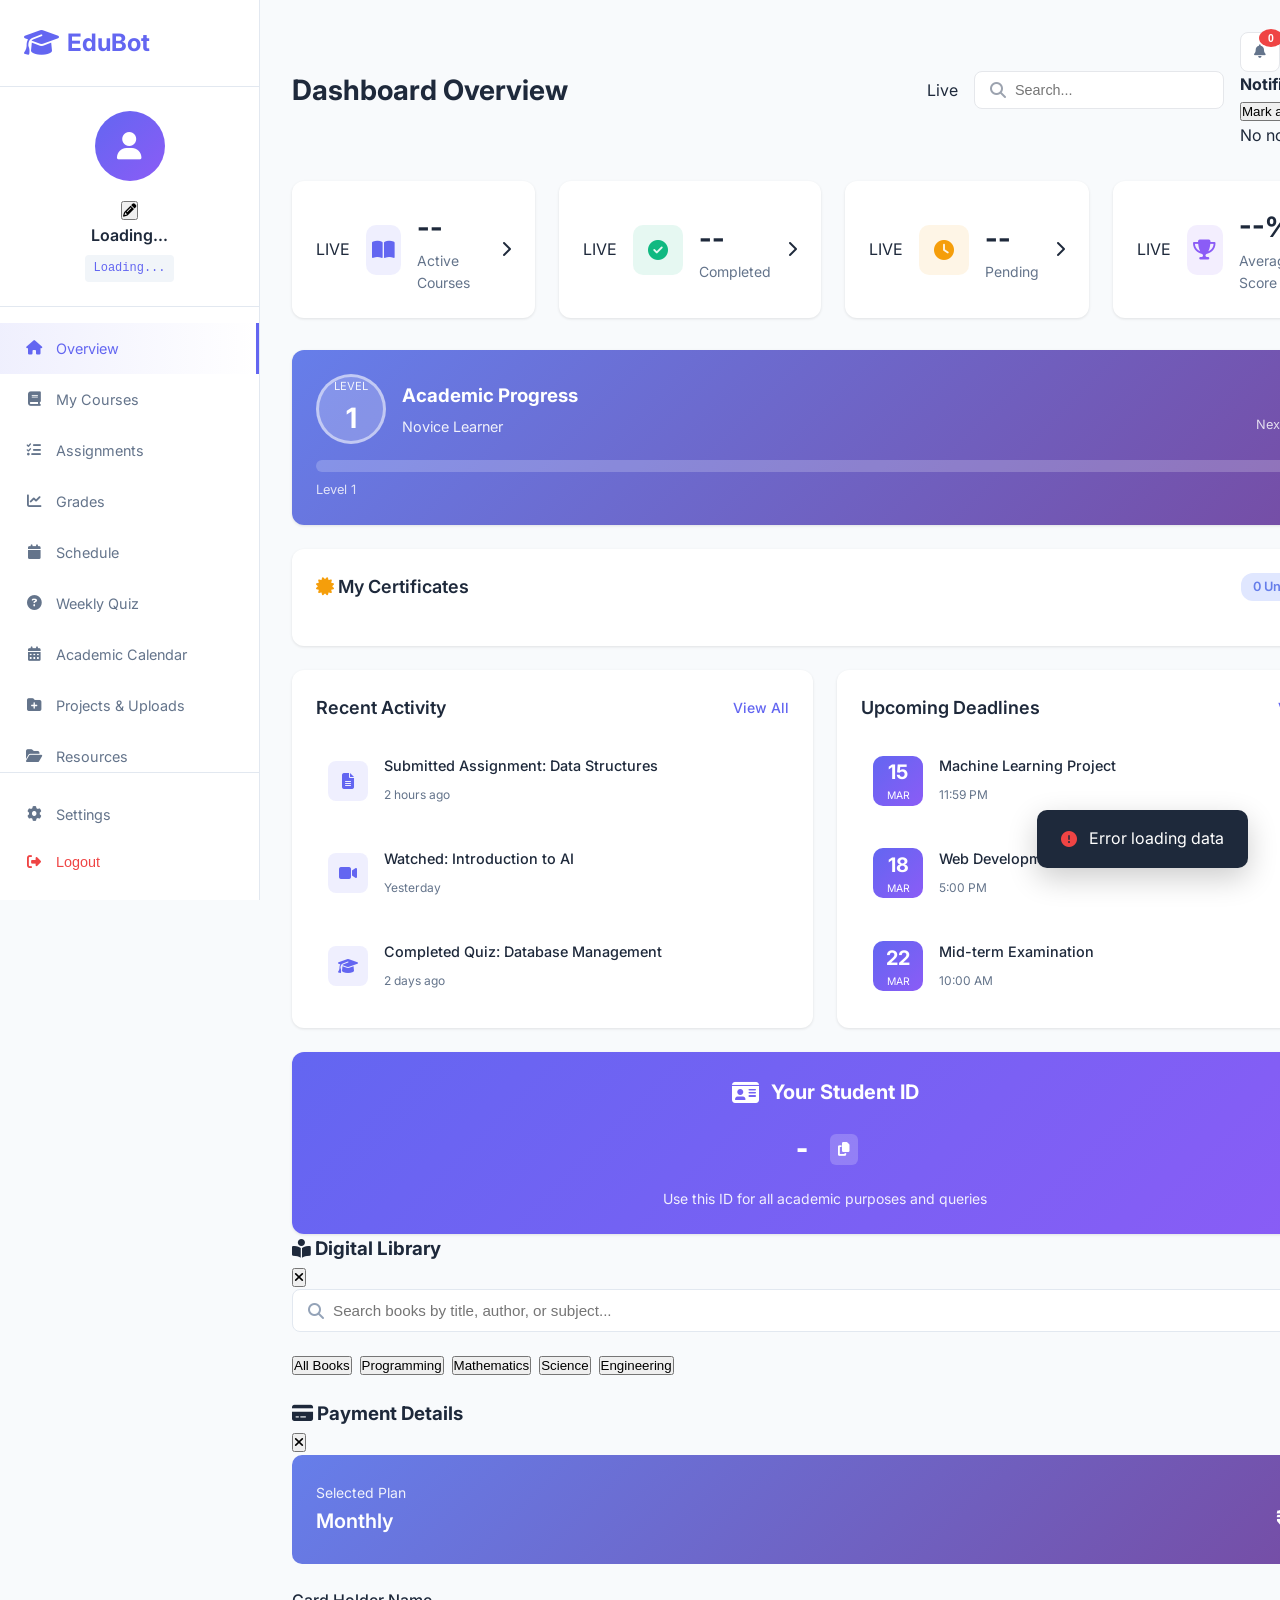
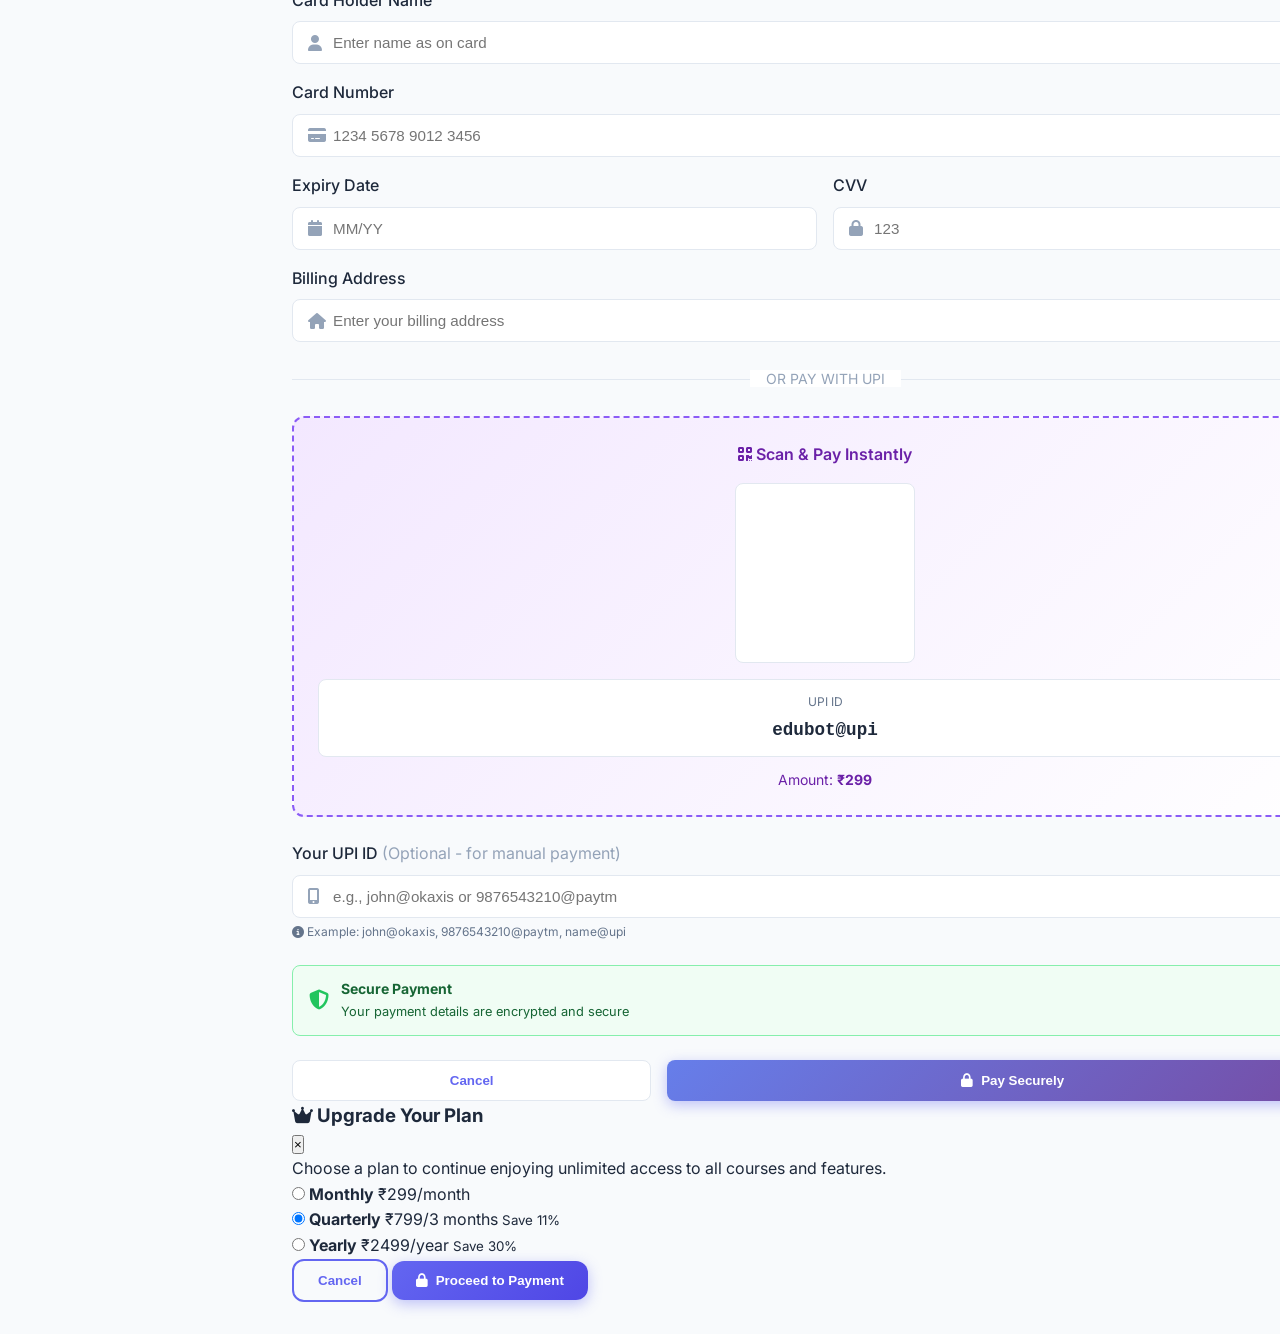
==== commit fed6b299: "auth changes" ====
--- a/frontend/templates/dashboard.html
+++ b/frontend/templates/dashboard.html
@@ -204,6 +204,44 @@
                 </div>
             </div>
 
+            <!-- Student Level & Progress Section -->
+            <div class="dashboard-card level-card" style="margin-bottom: 1.5rem; background: linear-gradient(135deg, #667eea 0%, #764ba2 100%); color: white;">
+                <div class="level-header" style="display: flex; align-items: center; justify-content: space-between; margin-bottom: 1rem;">
+                    <div style="display: flex; align-items: center; gap: 1rem;">
+                        <div class="level-badge" style="width: 70px; height: 70px; background: rgba(255,255,255,0.2); border-radius: 50%; display: flex; flex-direction: column; align-items: center; justify-content: center; border: 3px solid rgba(255,255,255,0.5);">
+                            <span style="font-size: 0.7rem; opacity: 0.9;">LEVEL</span>
+                            <span id="studentLevel" style="font-size: 1.75rem; font-weight: 700;">1</span>
+                        </div>
+                        <div>
+                            <h3 style="color: white; margin-bottom: 0.25rem;">Academic Progress</h3>
+                            <p id="levelTitle" style="opacity: 0.9; font-size: 0.9rem;">Novice Learner</p>
+                        </div>
+                    </div>
+                    <div class="xp-info" style="text-align: right;">
+                        <div style="font-size: 1.25rem; font-weight: 600;"><span id="currentXP">0</span> XP</div>
+                        <div style="font-size: 0.8rem; opacity: 0.8;">Next: <span id="nextLevelXP">100</span> XP</div>
+                    </div>
+                </div>
+                <div class="progress-container" style="background: rgba(255,255,255,0.2); border-radius: 10px; height: 12px; overflow: hidden;">
+                    <div id="levelProgressBar" class="progress-bar" style="background: linear-gradient(90deg, #fbbf24, #f59e0b); height: 100%; border-radius: 10px; transition: width 0.5s ease; width: 0%;"></div>
+                </div>
+                <div style="display: flex; justify-content: space-between; margin-top: 0.5rem; font-size: 0.8rem; opacity: 0.8;">
+                    <span>Level <span id="currentLevelNum">1</span></span>
+                    <span>Level <span id="nextLevelNum">2</span></span>
+                </div>
+            </div>
+
+            <!-- Certificates Section -->
+            <div class="dashboard-card certificates-card" style="margin-bottom: 1.5rem;">
+                <div class="card-header">
+                    <h3><i class="fas fa-certificate" style="color: #f59e0b;"></i> My Certificates</h3>
+                    <span id="certificatesCount" style="background: #e0e7ff; color: #667eea; padding: 0.25rem 0.75rem; border-radius: 12px; font-size: 0.8rem; font-weight: 600;">0 Unlocked</span>
+                </div>
+                <div id="certificatesGrid" class="certificates-grid" style="display: grid; grid-template-columns: repeat(auto-fill, minmax(200px, 1fr)); gap: 1rem;">
+                    <!-- Certificates will be loaded here -->
+                </div>
+            </div>
+
             <div class="dashboard-grid">
                 <div class="dashboard-card">
                     <div class="card-header">
@@ -298,6 +336,23 @@
 
         <!-- Courses Section -->
         <section id="courses" class="content-section">
+            <!-- Real-time Progress Bar -->
+            <div class="tab-progress-container">
+                <div class="tab-progress-header">
+                    <span class="tab-progress-title">
+                        <i class="fas fa-chart-line" style="color: #667eea;"></i> Course Progress
+                    </span>
+                    <span class="tab-progress-text" id="coursesProgressText">0/0</span>
+                </div>
+                <div class="tab-progress-bar">
+                    <div class="tab-progress-fill" id="coursesProgressBar" style="width: 0%;"></div>
+                </div>
+                <div style="display: flex; justify-content: space-between; margin-top: 0.5rem;">
+                    <span class="progress-indicator">Real-time tracking</span>
+                    <span style="font-size: 0.75rem; color: #64748b;" id="coursesPercentage">0%</span>
+                </div>
+            </div>
+
             <div class="dashboard-card">
                 <div class="card-header">
                     <h3>My Courses</h3>
@@ -339,6 +394,23 @@
 
         <!-- Assignments Section -->
         <section id="assignments" class="content-section">
+            <!-- Real-time Progress Bar -->
+            <div class="tab-progress-container">
+                <div class="tab-progress-header">
+                    <span class="tab-progress-title">
+                        <i class="fas fa-tasks" style="color: #f59e0b;"></i> Assignment Completion
+                    </span>
+                    <span class="tab-progress-text" id="assignmentsProgressText">0/0</span>
+                </div>
+                <div class="tab-progress-bar">
+                    <div class="tab-progress-fill" id="assignmentsProgressBar" style="width: 0%;"></div>
+                </div>
+                <div style="display: flex; justify-content: space-between; margin-top: 0.5rem;">
+                    <span class="progress-indicator">Real-time tracking</span>
+                    <span style="font-size: 0.75rem; color: #64748b;" id="assignmentsPercentage">0%</span>
+                </div>
+            </div>
+
             <div class="dashboard-grid">
                 <div class="dashboard-card">
                     <div class="card-header">
@@ -1086,6 +1158,17 @@
                 </div>
             </div>
 
+            <!-- My Downloads Section -->
+            <div class="dashboard-card mt-4" id="myDownloadsSection" style="display: none;">
+                <div class="card-header">
+                    <h3><i class="fas fa-download" style="color: #667eea;"></i> My Downloads</h3>
+                    <span id="downloadCount" style="background: #e0e7ff; color: #667eea; padding: 0.25rem 0.75rem; border-radius: 12px; font-size: 0.8rem; font-weight: 600;">0 Items</span>
+                </div>
+                <div id="downloadsList" class="downloads-list" style="display: flex; flex-direction: column; gap: 0.75rem;">
+                    <!-- Downloaded items will appear here -->
+                </div>
+            </div>
+
             <!-- Online Books Section -->
             <div class="dashboard-card mt-4">
                 <div class="card-header">
@@ -1096,7 +1179,7 @@
                 </div>
                 <div class="books-grid" id="onlineBooksGrid">
                     <!-- Books will be loaded dynamically -->
-                    <div class="book-card" onclick="openBook('python')">
+                    <div class="book-card" data-book-id="python">
                         <div class="book-cover" style="background: linear-gradient(135deg, #3776ab, #ffd43b);">
                             <i class="fab fa-python"></i>
                         </div>
@@ -1105,8 +1188,11 @@
                             <p>Complete guide for beginners</p>
                             <span class="book-tag">Programming</span>
                         </div>
-                    </div>
-                    <div class="book-card" onclick="openBook('javascript')">
+                        <button class="btn-download-ebook" onclick="event.stopPropagation(); downloadEbook('python')" title="Download for offline reading">
+                            <i class="fas fa-download"></i>
+                        </button>
+                    </div>
+                    <div class="book-card" data-book-id="javascript">
                         <div class="book-cover" style="background: linear-gradient(135deg, #f7df1e, #323330);">
                             <i class="fab fa-js"></i>
                         </div>
@@ -1115,8 +1201,11 @@
                             <p>From basics to advanced</p>
                             <span class="book-tag">Web Dev</span>
                         </div>
-                    </div>
-                    <div class="book-card" onclick="openBook('algorithms')">
+                        <button class="btn-download-ebook" onclick="event.stopPropagation(); downloadEbook('javascript')" title="Download for offline reading">
+                            <i class="fas fa-download"></i>
+                        </button>
+                    </div>
+                    <div class="book-card" data-book-id="algorithms">
                         <div class="book-cover" style="background: linear-gradient(135deg, #667eea, #764ba2);">
                             <i class="fas fa-code"></i>
                         </div>
@@ -1125,8 +1214,11 @@
                             <p>Algorithms & Problem Solving</p>
                             <span class="book-tag">CS Core</span>
                         </div>
-                    </div>
-                    <div class="book-card" onclick="openBook('machine-learning')">
+                        <button class="btn-download-ebook" onclick="event.stopPropagation(); downloadEbook('algorithms')" title="Download for offline reading">
+                            <i class="fas fa-download"></i>
+                        </button>
+                    </div>
+                    <div class="book-card" data-book-id="machine-learning">
                         <div class="book-cover" style="background: linear-gradient(135deg, #ff6b6b, #ee5a6f);">
                             <i class="fas fa-brain"></i>
                         </div>
@@ -1135,6 +1227,9 @@
                             <p>AI & Deep Learning basics</p>
                             <span class="book-tag">AI/ML</span>
                         </div>
+                        <button class="btn-download-ebook" onclick="event.stopPropagation(); downloadEbook('machine-learning')" title="Download for offline reading">
+                            <i class="fas fa-download"></i>
+                        </button>
                     </div>
                 </div>
             </div>
@@ -1461,26 +1556,85 @@
                 </div>
             </div>
             
+            <!-- Digital Library Section -->
             <div class="dashboard-card mt-4">
                 <div class="card-header">
-                    <h3><i class="fas fa-university"></i> Library Status</h3>
-                </div>
-                <div class="library-status">
-                    <div class="info-row">
-                        <span>Books Issued:</span>
-                        <strong id="booksIssued">0</strong>
-                    </div>
-                    <div class="info-row">
-                        <span>Books Returned:</span>
-                        <strong id="booksReturned">0</strong>
-                    </div>
-                    <div class="info-row">
-                        <span>Library Fines:</span>
-                        <strong id="libraryFines">₹0</strong>
+                    <h3><i class="fas fa-book-reader"></i> Digital Library</h3>
+                    <button class="btn-secondary btn-sm" onclick="openLibraryModal()">
+                        <i class="fas fa-plus"></i> Browse Books
+                    </button>
+                </div>
+                <div class="library-stats-grid" style="display: grid; grid-template-columns: repeat(3, 1fr); gap: 1rem; margin-bottom: 1.5rem;">
+                    <div class="library-stat-card" style="background: linear-gradient(135deg, #667eea, #764ba2); color: white; padding: 1.25rem; border-radius: 10px; text-align: center;">
+                        <i class="fas fa-book" style="font-size: 1.5rem; margin-bottom: 0.5rem; opacity: 0.9;"></i>
+                        <div style="font-size: 1.75rem; font-weight: 700;" id="booksIssued">0</div>
+                        <div style="font-size: 0.875rem; opacity: 0.9;">Books Issued</div>
+                    </div>
+                    <div class="library-stat-card" style="background: linear-gradient(135deg, #10b981, #059669); color: white; padding: 1.25rem; border-radius: 10px; text-align: center;">
+                        <i class="fas fa-check-circle" style="font-size: 1.5rem; margin-bottom: 0.5rem; opacity: 0.9;"></i>
+                        <div style="font-size: 1.75rem; font-weight: 700;" id="booksReturned">0</div>
+                        <div style="font-size: 0.875rem; opacity: 0.9;">Books Returned</div>
+                    </div>
+                    <div class="library-stat-card" style="background: linear-gradient(135deg, #f59e0b, #d97706); color: white; padding: 1.25rem; border-radius: 10px; text-align: center;">
+                        <i class="fas fa-rupee-sign" style="font-size: 1.5rem; margin-bottom: 0.5rem; opacity: 0.9;"></i>
+                        <div style="font-size: 1.75rem; font-weight: 700;" id="libraryFines">₹0</div>
+                        <div style="font-size: 0.875rem; opacity: 0.9;">Library Fines</div>
+                    </div>
+                </div>
+                
+                <!-- My Books Section -->
+                <div class="my-books-section">
+                    <h4 style="margin-bottom: 1rem; color: #1e293b;"><i class="fas fa-bookmark" style="color: #667eea;"></i> My Issued Books</h4>
+                    <div id="myBooksList" class="books-list">
+                        <div class="empty-state" style="text-align: center; padding: 2rem; color: #94a3b8;">
+                            <i class="fas fa-book-open" style="font-size: 3rem; margin-bottom: 1rem; opacity: 0.5;"></i>
+                            <p>No books issued yet. Browse the library to issue books.</p>
+                            <button class="btn-primary" style="margin-top: 1rem;" onclick="openLibraryModal()">
+                                <i class="fas fa-search"></i> Browse Library
+                            </button>
+                        </div>
                     </div>
                 </div>
             </div>
         </section>
+
+        <!-- Library Modal -->
+        <div id="libraryModal" class="modal">
+            <div class="modal-overlay" onclick="closeLibraryModal()"></div>
+            <div class="modal-content library-modal">
+                <div class="modal-header">
+                    <h3><i class="fas fa-book-reader"></i> Digital Library</h3>
+                    <button class="modal-close" onclick="closeLibraryModal()">
+                        <i class="fas fa-times"></i>
+                    </button>
+                </div>
+                <div class="modal-body">
+                    <!-- Search Bar -->
+                    <div class="library-search" style="margin-bottom: 1.5rem;">
+                        <div class="input-group" style="position: relative;">
+                            <i class="fas fa-search" style="position: absolute; left: 1rem; top: 50%; transform: translateY(-50%); color: #94a3b8;"></i>
+                            <input type="text" id="librarySearchInput" placeholder="Search books by title, author, or subject..." 
+                                   style="width: 100%; padding: 0.75rem 1rem 0.75rem 2.5rem; border: 1px solid #e2e8f0; border-radius: 8px; font-size: 0.95rem;"
+                                   onkeyup="searchLibraryBooks()">
+                        </div>
+                    </div>
+                    
+                    <!-- Category Filter -->
+                    <div class="library-categories" style="display: flex; gap: 0.5rem; margin-bottom: 1.5rem; flex-wrap: wrap;">
+                        <button class="category-chip active" onclick="filterLibraryCategory('all')">All Books</button>
+                        <button class="category-chip" onclick="filterLibraryCategory('programming')">Programming</button>
+                        <button class="category-chip" onclick="filterLibraryCategory('mathematics')">Mathematics</button>
+                        <button class="category-chip" onclick="filterLibraryCategory('science')">Science</button>
+                        <button class="category-chip" onclick="filterLibraryCategory('engineering')">Engineering</button>
+                    </div>
+                    
+                    <!-- Books Grid -->
+                    <div id="libraryBooksGrid" class="library-books-grid" style="display: grid; grid-template-columns: repeat(2, 1fr); gap: 1rem; max-height: 400px; overflow-y: auto;">
+                        <!-- Books will be loaded here -->
+                    </div>
+                </div>
+            </div>
+        </div>
 
         <section id="chat" class="content-section">
             <div class="dashboard-card chat-card">
@@ -1671,8 +1825,132 @@
                     </button>
                 </div>
 
+                <!-- Payment Receiving Details -->
+                <div class="dashboard-card" style="grid-column: 1 / -1; background: linear-gradient(135deg, #f0fdf4 0%, #ffffff 100%); border: 2px solid #86efac;">
+                    <div class="card-header">
+                        <h3><i class="fas fa-university" style="color: #16a34a;"></i> Payment Receiving Details</h3>
+                        <span style="background: #dcfce7; color: #16a34a; padding: 0.25rem 0.75rem; border-radius: 12px; font-size: 0.8rem; font-weight: 600;">Platform Account</span>
+                    </div>
+                    <div class="payment-receiving-details" style="padding: 1rem 0;">
+                        <div style="display: grid; grid-template-columns: repeat(auto-fit, minmax(250px, 1fr)); gap: 1.5rem;">
+                            <!-- Bank Account Details -->
+                            <div class="payment-method-card" style="background: white; padding: 1.25rem; border-radius: 10px; border: 1px solid #e2e8f0;">
+                                <div style="display: flex; align-items: center; gap: 0.75rem; margin-bottom: 1rem;">
+                                    <div style="width: 40px; height: 40px; background: linear-gradient(135deg, #3b82f6, #1d4ed8); border-radius: 8px; display: flex; align-items: center; justify-content: center; color: white;">
+                                        <i class="fas fa-university"></i>
+                                    </div>
+                                    <div>
+                                        <div style="font-weight: 600; color: #1e293b;">Bank Transfer</div>
+                                        <div style="font-size: 0.75rem; color: #64748b;">Direct bank deposit</div>
+                                    </div>
+                                </div>
+                                <div style="background: #f8fafc; padding: 1rem; border-radius: 8px; font-family: monospace; font-size: 0.85rem;">
+                                    <div style="margin-bottom: 0.5rem;">
+                                        <span style="color: #64748b;">Account Name:</span><br>
+                                        <strong style="color: #1e293b;">EduBot Education Pvt Ltd</strong>
+                                    </div>
+                                    <div style="margin-bottom: 0.5rem;">
+                                        <span style="color: #64748b;">Account Number:</span><br>
+                                        <strong style="color: #1e293b;">12345678901234</strong>
+                                    </div>
+                                    <div style="margin-bottom: 0.5rem;">
+                                        <span style="color: #64748b;">IFSC Code:</span><br>
+                                        <strong style="color: #1e293b;">EDUB0001234</strong>
+                                    </div>
+                                    <div>
+                                        <span style="color: #64748b;">Bank:</span><br>
+                                        <strong style="color: #1e293b;">State Bank of India</strong>
+                                    </div>
+                                </div>
+                            </div>
+
+                            <!-- UPI Details -->
+                            <div class="payment-method-card" style="background: white; padding: 1.25rem; border-radius: 10px; border: 1px solid #e2e8f0;">
+                                <div style="display: flex; align-items: center; gap: 0.75rem; margin-bottom: 1rem;">
+                                    <div style="width: 40px; height: 40px; background: linear-gradient(135deg, #8b5cf6, #6d28d9); border-radius: 8px; display: flex; align-items: center; justify-content: center; color: white;">
+                                        <i class="fas fa-mobile-alt"></i>
+                                    </div>
+                                    <div>
+                                        <div style="font-weight: 600; color: #1e293b;">UPI Payment</div>
+                                        <div style="font-size: 0.75rem; color: #64748b;">Instant UPI transfer</div>
+                                    </div>
+                                </div>
+                                <div style="background: linear-gradient(135deg, #f3e8ff, #ffffff); padding: 1rem; border-radius: 8px; text-align: center; border: 2px dashed #8b5cf6;">
+                                    <div style="margin-bottom: 1rem;">
+                                        <div style="color: #6b21a8; font-size: 0.875rem; margin-bottom: 0.5rem; font-weight: 600;">
+                                            <i class="fas fa-qrcode"></i> UPI ID
+                                        </div>
+                                        <div style="font-family: monospace; font-size: 1.25rem; font-weight: 700; color: #1e293b; background: white; padding: 0.75rem; border-radius: 6px; border: 2px solid #8b5cf6; letter-spacing: 1px;">
+                                            edubot@upi
+                                        </div>
+                                        <div style="font-size: 0.75rem; color: #64748b; margin-top: 0.5rem;">
+                                            <i class="fas fa-lightbulb" style="color: #f59e0b;"></i> Example: john@okaxis, 9876543210@paytm
+                                        </div>
+                                    </div>
+                                    <div style="width: 140px; height: 140px; background: white; margin: 0 auto; border-radius: 8px; display: flex; align-items: center; justify-content: center; border: 1px solid #e2e8f0; position: relative;">
+                                        <canvas id="staticQRCode" width="120" height="120"></canvas>
+                                        <div style="position: absolute; bottom: -8px; background: #8b5cf6; color: white; padding: 2px 8px; border-radius: 4px; font-size: 0.7rem;">Scan to Pay</div>
+                                    </div>
+                                </div>
+                            </div>
+
+                            <!-- Payment Instructions -->
+                            <div class="payment-method-card" style="background: white; padding: 1.25rem; border-radius: 10px; border: 1px solid #e2e8f0;">
+                                <div style="display: flex; align-items: center; gap: 0.75rem; margin-bottom: 1rem;">
+                                    <div style="width: 40px; height: 40px; background: linear-gradient(135deg, #f59e0b, #d97706); border-radius: 8px; display: flex; align-items: center; justify-content: center; color: white;">
+                                        <i class="fas fa-info-circle"></i>
+                                    </div>
+                                    <div>
+                                        <div style="font-weight: 600; color: #1e293b;">Payment Instructions</div>
+                                        <div style="font-size: 0.75rem; color: #64748b;">Important guidelines</div>
+                                    </div>
+                                </div>
+                                <div style="font-size: 0.875rem; color: #374151;">
+                                    <ul style="list-style: none; padding: 0; margin: 0;">
+                                        <li style="margin-bottom: 0.75rem; display: flex; align-items: flex-start; gap: 0.5rem;">
+                                            <i class="fas fa-check-circle" style="color: #16a34a; margin-top: 0.2rem;"></i>
+                                            <span>Include your <strong>Student ID</strong> in the payment description</span>
+                                        </li>
+                                        <li style="margin-bottom: 0.75rem; display: flex; align-items: flex-start; gap: 0.5rem;">
+                                            <i class="fas fa-check-circle" style="color: #16a34a; margin-top: 0.2rem;"></i>
+                                            <span>Payment will be processed within <strong>24 hours</strong></span>
+                                        </li>
+                                        <li style="margin-bottom: 0.75rem; display: flex; align-items: flex-start; gap: 0.5rem;">
+                                            <i class="fas fa-check-circle" style="color: #16a34a; margin-top: 0.2rem;"></i>
+                                            <span>Keep your <strong>transaction receipt</strong> for reference</span>
+                                        </li>
+                                        <li style="display: flex; align-items: flex-start; gap: 0.5rem;">
+                                            <i class="fas fa-check-circle" style="color: #16a34a; margin-top: 0.2rem;"></i>
+                                            <span>Contact support for any payment issues</span>
+                                        </li>
+                                    </ul>
+                                </div>
+                            </div>
+                        </div>
+
+                        <!-- Support Contact -->
+                        <div style="margin-top: 1.5rem; padding: 1rem; background: #eff6ff; border-radius: 8px; border: 1px solid #bfdbfe; display: flex; align-items: center; justify-content: space-between; flex-wrap: wrap; gap: 1rem;">
+                            <div style="display: flex; align-items: center; gap: 0.75rem;">
+                                <i class="fas fa-headset" style="font-size: 1.5rem; color: #3b82f6;"></i>
+                                <div>
+                                    <div style="font-weight: 600; color: #1e40af;">Need Help?</div>
+                                    <div style="font-size: 0.875rem; color: #3b82f6;">Contact our support team for payment assistance</div>
+                                </div>
+                            </div>
+                            <div style="display: flex; gap: 1rem;">
+                                <a href="mailto:support@edubot.edu" style="padding: 0.5rem 1rem; background: #3b82f6; color: white; text-decoration: none; border-radius: 6px; font-size: 0.875rem;">
+                                    <i class="fas fa-envelope"></i> support@edubot.edu
+                                </a>
+                                <a href="tel:+919876543210" style="padding: 0.5rem 1rem; background: #10b981; color: white; text-decoration: none; border-radius: 6px; font-size: 0.875rem;">
+                                    <i class="fas fa-phone"></i> +91 98765 43210
+                                </a>
+                            </div>
+                        </div>
+                    </div>
+                </div>
+
                 <!-- Payment History -->
-                <div class="dashboard-card" style="grid-column: 1 / -1;">
+                <div class="dashboard-card" style="grid-column: 1 / -1; margin-top: 1.5rem;">
                     <div class="card-header">
                         <h3><i class="fas fa-receipt"></i> Payment History</h3>
                     </div>
@@ -1682,6 +1960,143 @@
                 </div>
             </div>
         </section>
+
+        <!-- Payment Details Modal -->
+        <div id="paymentModal" class="modal">
+            <div class="modal-overlay" onclick="closePaymentModal()"></div>
+            <div class="modal-content payment-modal">
+                <div class="modal-header">
+                    <h3><i class="fas fa-credit-card"></i> Payment Details</h3>
+                    <button class="modal-close" onclick="closePaymentModal()">
+                        <i class="fas fa-times"></i>
+                    </button>
+                </div>
+                <div class="modal-body">
+                    <div class="payment-summary" style="background: linear-gradient(135deg, #667eea, #764ba2); color: white; padding: 1.5rem; border-radius: 10px; margin-bottom: 1.5rem;">
+                        <div style="display: flex; justify-content: space-between; align-items: center;">
+                            <div>
+                                <div style="font-size: 0.875rem; opacity: 0.9;">Selected Plan</div>
+                                <div id="selectedPlanName" style="font-size: 1.25rem; font-weight: 600;">Monthly</div>
+                            </div>
+                            <div style="text-align: right;">
+                                <div style="font-size: 0.875rem; opacity: 0.9;">Amount</div>
+                                <div id="selectedPlanAmount" style="font-size: 1.5rem; font-weight: 700;">₹299</div>
+                            </div>
+                        </div>
+                    </div>
+
+                    <form id="paymentForm" onsubmit="processPaymentWithDetails(event)">
+                        <!-- Card Holder Name -->
+                        <div class="form-group" style="margin-bottom: 1rem;">
+                            <label for="cardHolderName" style="display: block; margin-bottom: 0.5rem; font-weight: 500;">Card Holder Name</label>
+                            <div class="input-group" style="position: relative;">
+                                <i class="fas fa-user" style="position: absolute; left: 1rem; top: 50%; transform: translateY(-50%); color: #94a3b8;"></i>
+                                <input type="text" id="cardHolderName" required placeholder="Enter name as on card" style="width: 100%; padding: 0.75rem 1rem 0.75rem 2.5rem; border: 1px solid #e2e8f0; border-radius: 8px; font-size: 0.95rem;">
+                            </div>
+                        </div>
+
+                        <!-- Card Number -->
+                        <div class="form-group" style="margin-bottom: 1rem;">
+                            <label for="cardNumber" style="display: block; margin-bottom: 0.5rem; font-weight: 500;">Card Number</label>
+                            <div class="input-group" style="position: relative;">
+                                <i class="fas fa-credit-card" style="position: absolute; left: 1rem; top: 50%; transform: translateY(-50%); color: #94a3b8;"></i>
+                                <input type="text" id="cardNumber" required maxlength="19" placeholder="1234 5678 9012 3456" oninput="formatCardNumber(this)" style="width: 100%; padding: 0.75rem 1rem 0.75rem 2.5rem; border: 1px solid #e2e8f0; border-radius: 8px; font-size: 0.95rem;">
+                                <div class="card-type" id="cardType" style="position: absolute; right: 1rem; top: 50%; transform: translateY(-50%); font-size: 1.25rem; color: #94a3b8;">
+                                    <i class="fab fa-cc-visa"></i>
+                                </div>
+                            </div>
+                        </div>
+
+                        <div style="display: grid; grid-template-columns: 1fr 1fr; gap: 1rem; margin-bottom: 1rem;">
+                            <!-- Expiry Date -->
+                            <div class="form-group">
+                                <label for="expiryDate" style="display: block; margin-bottom: 0.5rem; font-weight: 500;">Expiry Date</label>
+                                <div class="input-group" style="position: relative;">
+                                    <i class="fas fa-calendar" style="position: absolute; left: 1rem; top: 50%; transform: translateY(-50%); color: #94a3b8;"></i>
+                                    <input type="text" id="expiryDate" required maxlength="5" placeholder="MM/YY" oninput="formatExpiryDate(this)" style="width: 100%; padding: 0.75rem 1rem 0.75rem 2.5rem; border: 1px solid #e2e8f0; border-radius: 8px; font-size: 0.95rem;">
+                                </div>
+                            </div>
+
+                            <!-- CVV -->
+                            <div class="form-group">
+                                <label for="cvv" style="display: block; margin-bottom: 0.5rem; font-weight: 500;">CVV</label>
+                                <div class="input-group" style="position: relative;">
+                                    <i class="fas fa-lock" style="position: absolute; left: 1rem; top: 50%; transform: translateY(-50%); color: #94a3b8;"></i>
+                                    <input type="password" id="cvv" required maxlength="3" placeholder="123" style="width: 100%; padding: 0.75rem 1rem 0.75rem 2.5rem; border: 1px solid #e2e8f0; border-radius: 8px; font-size: 0.95rem;">
+                                </div>
+                            </div>
+                        </div>
+
+                        <!-- Billing Address -->
+                        <div class="form-group" style="margin-bottom: 1rem;">
+                            <label for="billingAddress" style="display: block; margin-bottom: 0.5rem; font-weight: 500;">Billing Address</label>
+                            <div class="input-group" style="position: relative;">
+                                <i class="fas fa-home" style="position: absolute; left: 1rem; top: 50%; transform: translateY(-50%); color: #94a3b8;"></i>
+                                <input type="text" id="billingAddress" required placeholder="Enter your billing address" style="width: 100%; padding: 0.75rem 1rem 0.75rem 2.5rem; border: 1px solid #e2e8f0; border-radius: 8px; font-size: 0.95rem;">
+                            </div>
+                        </div>
+
+                        <!-- UPI Payment Option -->
+                        <div class="payment-divider" style="text-align: center; margin: 1.5rem 0; position: relative;">
+                            <span style="background: white; padding: 0 1rem; color: #94a3b8; font-size: 0.875rem;">OR PAY WITH UPI</span>
+                            <div style="position: absolute; top: 50%; left: 0; right: 0; height: 1px; background: #e2e8f0; z-index: -1;"></div>
+                        </div>
+
+                        <!-- UPI QR Code Section -->
+                        <div class="upi-qr-section" style="background: linear-gradient(135deg, #f3e8ff, #ffffff); border: 2px dashed #8b5cf6; border-radius: 12px; padding: 1.5rem; margin-bottom: 1.5rem; text-align: center;">
+                            <div style="font-weight: 600; color: #6b21a8; margin-bottom: 1rem;">
+                                <i class="fas fa-qrcode"></i> Scan & Pay Instantly
+                            </div>
+                            
+                            <!-- QR Code Container -->
+                            <div id="upiQRCode" style="width: 180px; height: 180px; margin: 0 auto 1rem; background: white; border-radius: 8px; display: flex; align-items: center; justify-content: center; border: 1px solid #e2e8f0; position: relative;">
+                                <canvas id="qrCanvas" width="160" height="160"></canvas>
+                            </div>
+                            
+                            <!-- UPI ID Display -->
+                            <div style="background: white; border-radius: 8px; padding: 0.75rem; margin-bottom: 0.75rem; border: 1px solid #e2e8f0;">
+                                <div style="font-size: 0.75rem; color: #64748b; margin-bottom: 0.25rem;">UPI ID</div>
+                                <div style="font-family: monospace; font-size: 1.1rem; font-weight: 600; color: #1e293b;">edubot@upi</div>
+                            </div>
+                            
+                            <!-- Amount Display -->
+                            <div style="font-size: 0.875rem; color: #6b21a8;">
+                                Amount: <strong id="upiAmount">₹299</strong>
+                            </div>
+                        </div>
+
+                        <div class="form-group" style="margin-bottom: 1.5rem;">
+                            <label for="upiId" style="display: block; margin-bottom: 0.5rem; font-weight: 500;">
+                                Your UPI ID <span style="font-weight: 400; color: #94a3b8;">(Optional - for manual payment)</span>
+                            </label>
+                            <div class="input-group" style="position: relative;">
+                                <i class="fas fa-mobile-alt" style="position: absolute; left: 1rem; top: 50%; transform: translateY(-50%); color: #94a3b8;"></i>
+                                <input type="text" id="upiId" placeholder="e.g., john@okaxis or 9876543210@paytm" style="width: 100%; padding: 0.75rem 1rem 0.75rem 2.5rem; border: 1px solid #e2e8f0; border-radius: 8px; font-size: 0.95rem;">
+                            </div>
+                            <small style="color: #64748b; font-size: 0.75rem; display: block; margin-top: 0.25rem;">
+                                <i class="fas fa-info-circle"></i> Example: john@okaxis, 9876543210@paytm, name@upi
+                            </small>
+                        </div>
+
+                        <!-- Security Note -->
+                        <div class="security-note" style="background: #f0fdf4; border: 1px solid #86efac; border-radius: 8px; padding: 0.75rem 1rem; margin-bottom: 1.5rem; display: flex; align-items: center; gap: 0.75rem;">
+                            <i class="fas fa-shield-alt" style="color: #22c55e; font-size: 1.25rem;"></i>
+                            <div style="font-size: 0.875rem; color: #166534;">
+                                <strong>Secure Payment</strong><br>
+                                <span style="font-size: 0.8rem;">Your payment details are encrypted and secure</span>
+                            </div>
+                        </div>
+
+                        <div class="modal-actions" style="display: flex; gap: 1rem;">
+                            <button type="button" class="btn-secondary" onclick="closePaymentModal()" style="flex: 1; padding: 0.75rem; border: 1px solid #e2e8f0; background: white; border-radius: 8px; cursor: pointer;">Cancel</button>
+                            <button type="submit" class="btn-primary" style="flex: 2; padding: 0.75rem; background: linear-gradient(135deg, #667eea, #764ba2); color: white; border: none; border-radius: 8px; cursor: pointer; font-weight: 600;">
+                                <i class="fas fa-lock"></i> Pay Securely
+                            </button>
+                        </div>
+                    </form>
+                </div>
+            </div>
+        </div>
 
         <!-- Upgrade Modal -->
         <div id="upgradeModal" class="modal">
@@ -1735,6 +2150,80 @@
         </section>
     </main>
 
+    <!-- Payment Receipt Modal -->
+    <div id="paymentReceiptModal" class="modal">
+        <div class="modal-overlay" onclick="closePaymentReceiptModal()"></div>
+        <div class="modal-content receipt-modal" style="max-width: 500px;">
+            <div class="modal-header" style="background: linear-gradient(135deg, #10b981, #059669); color: white;">
+                <h3><i class="fas fa-check-circle"></i> Payment Successful</h3>
+                <button class="modal-close" onclick="closePaymentReceiptModal()" style="color: white;">
+                    <i class="fas fa-times"></i>
+                </button>
+            </div>
+            <div class="modal-body" style="padding: 0;">
+                <div style="background: #f0fdf4; padding: 1.5rem; text-align: center; border-bottom: 1px solid #86efac;">
+                    <div style="width: 80px; height: 80px; background: #10b981; border-radius: 50%; display: flex; align-items: center; justify-content: center; margin: 0 auto 1rem;">
+                        <i class="fas fa-check" style="font-size: 2.5rem; color: white;"></i>
+                    </div>
+                    <h2 style="color: #166534; margin-bottom: 0.5rem;">Payment Received!</h2>
+                    <p style="color: #16a34a;">Your subscription has been activated successfully</p>
+                </div>
+                
+                <div style="padding: 1.5rem;">
+                    <div style="background: #f8fafc; border-radius: 10px; padding: 1.25rem; margin-bottom: 1.5rem;">
+                        <div style="text-align: center; margin-bottom: 1.5rem; padding-bottom: 1rem; border-bottom: 2px dashed #e2e8f0;">
+                            <div style="font-size: 0.875rem; color: #64748b; margin-bottom: 0.25rem;">Amount Paid</div>
+                            <div id="receiptAmount" style="font-size: 2rem; font-weight: 700; color: #1e293b;">₹299</div>
+                        </div>
+                        
+                        <div style="display: grid; gap: 0.75rem;">
+                            <div style="display: flex; justify-content: space-between;">
+                                <span style="color: #64748b;">Transaction ID</span>
+                                <span id="receiptTransactionId" style="font-weight: 600; color: #1e293b; font-family: monospace;">TXN123456789</span>
+                            </div>
+                            <div style="display: flex; justify-content: space-between;">
+                                <span style="color: #64748b;">Date & Time</span>
+                                <span id="receiptDate" style="font-weight: 500; color: #1e293b;">15 Mar 2026, 10:30 AM</span>
+                            </div>
+                            <div style="display: flex; justify-content: space-between;">
+                                <span style="color: #64748b;">Plan</span>
+                                <span id="receiptPlan" style="font-weight: 500; color: #1e293b;">Monthly</span>
+                            </div>
+                            <div style="display: flex; justify-content: space-between;">
+                                <span style="color: #64748b;">Payment Method</span>
+                                <span id="receiptPaymentMethod" style="font-weight: 500; color: #1e293b;">Card ****1234</span>
+                            </div>
+                            <div style="display: flex; justify-content: space-between;">
+                                <span style="color: #64748b;">Status</span>
+                                <span style="font-weight: 600; color: #16a34a;"><i class="fas fa-check-circle"></i> Successful</span>
+                            </div>
+                        </div>
+                    </div>
+                    
+                    <!-- Receiving Account Details -->
+                    <div style="background: #eff6ff; border-radius: 10px; padding: 1rem; margin-bottom: 1.5rem; border: 1px solid #bfdbfe;">
+                        <div style="font-weight: 600; color: #1e40af; margin-bottom: 0.75rem;">
+                            <i class="fas fa-university"></i> Received By
+                        </div>
+                        <div style="font-size: 0.875rem; color: #374151;">
+                            <div style="margin-bottom: 0.5rem;"><strong>EduBot Education Pvt Ltd</strong></div>
+                            <div style="color: #64748b;">Account: ****1234 | IFSC: EDUB0001234</div>
+                        </div>
+                    </div>
+                    
+                    <div style="display: flex; gap: 1rem;">
+                        <button onclick="downloadReceipt()" class="btn-primary" style="flex: 1; padding: 0.75rem; background: linear-gradient(135deg, #667eea, #764ba2); color: white; border: none; border-radius: 8px; cursor: pointer; font-weight: 600;">
+                            <i class="fas fa-download"></i> Download Receipt
+                        </button>
+                        <button onclick="closePaymentReceiptModal()" class="btn-secondary" style="flex: 1; padding: 0.75rem; border: 1px solid #e2e8f0; background: white; border-radius: 8px; cursor: pointer;">
+                            Close
+                        </button>
+                    </div>
+                </div>
+            </div>
+        </div>
+    </div>
+
     <!-- Stat Details Modal -->
     <div id="statDetailsModal" class="modal stat-modal">
         <div class="modal-content stat-modal-content">
